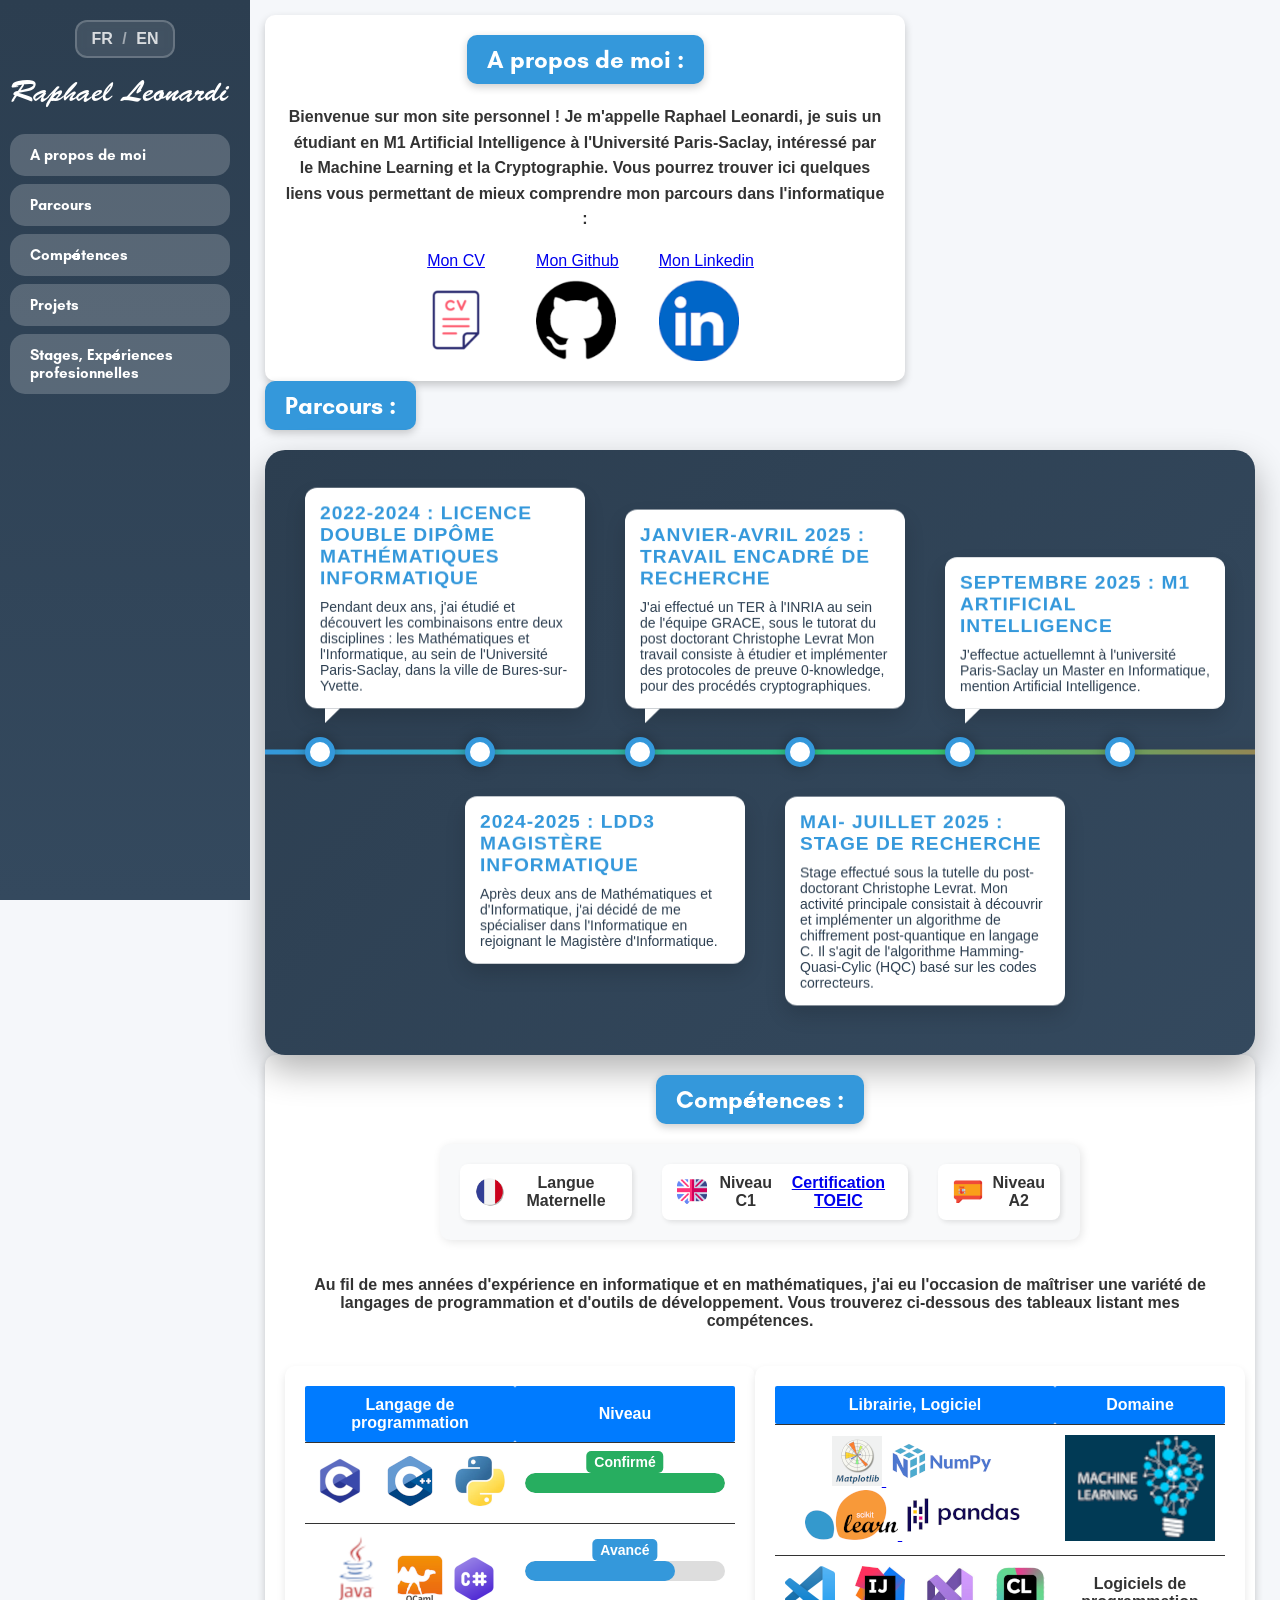
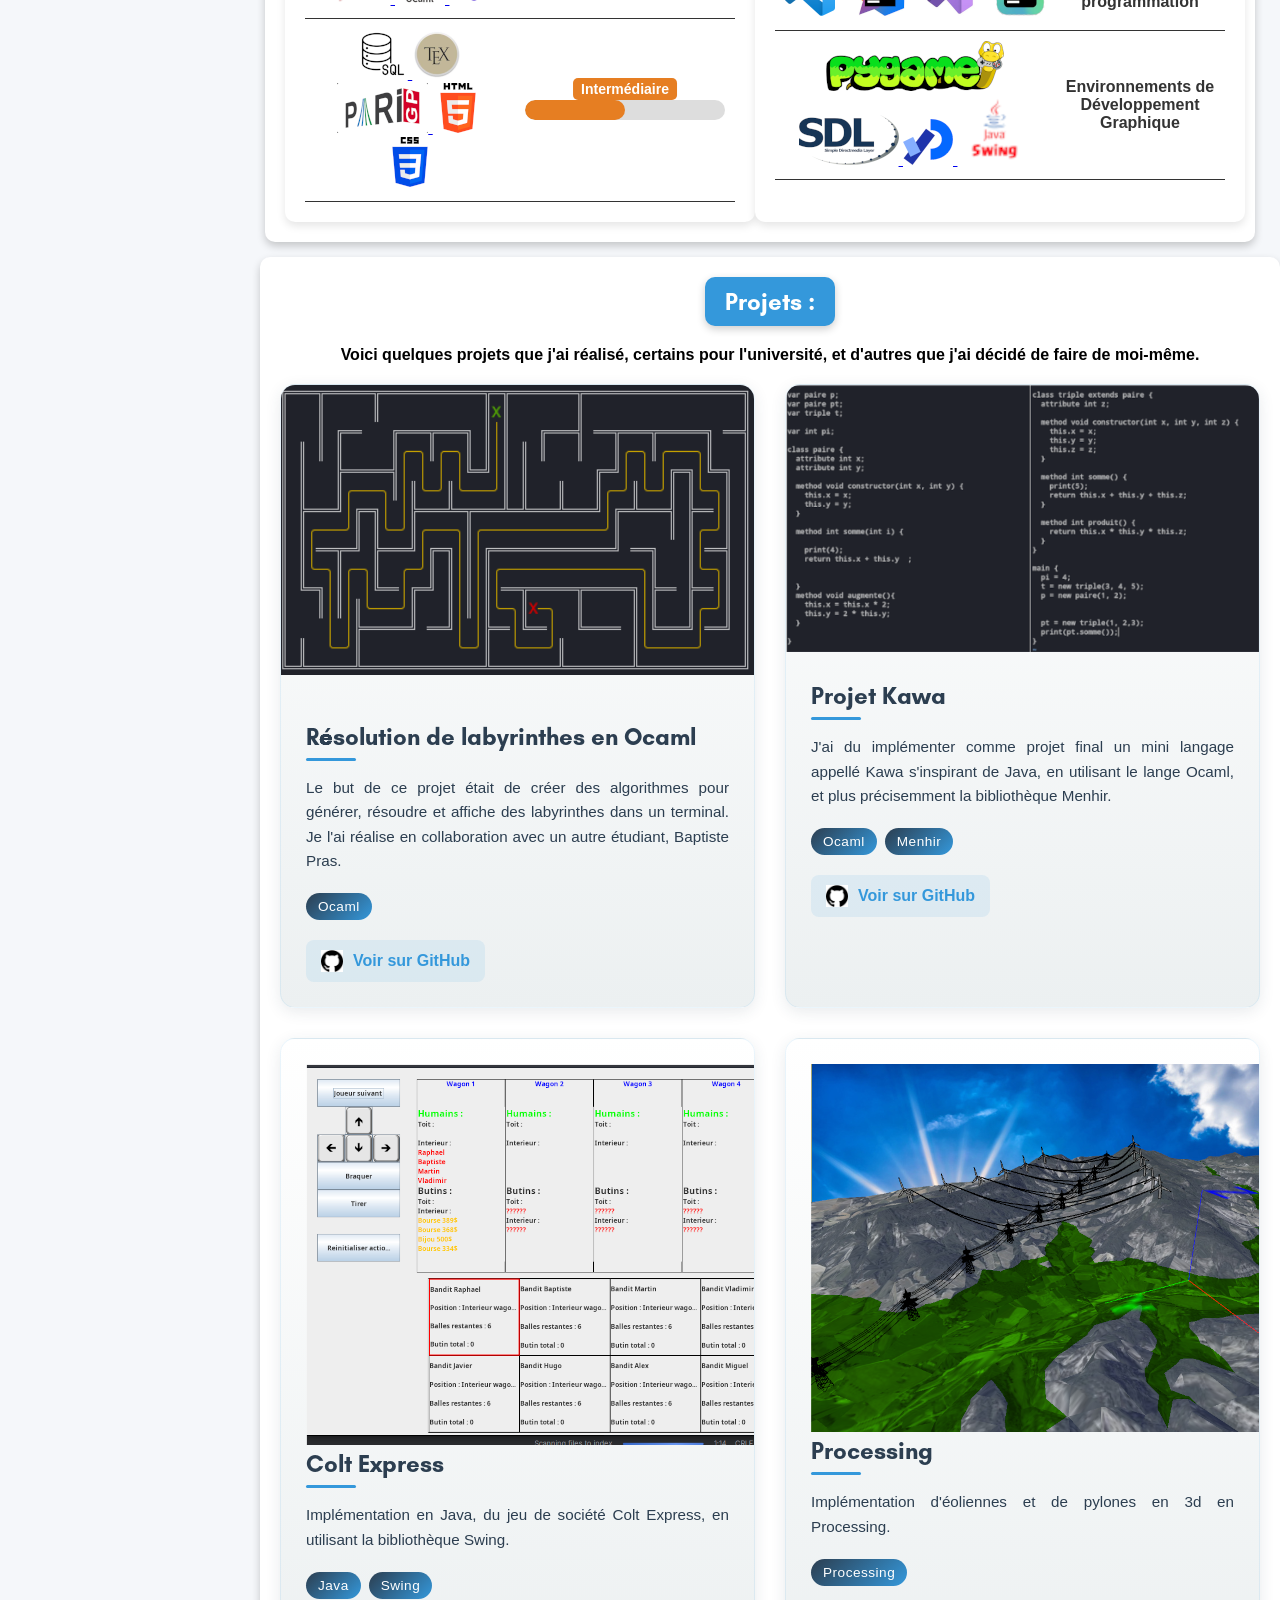
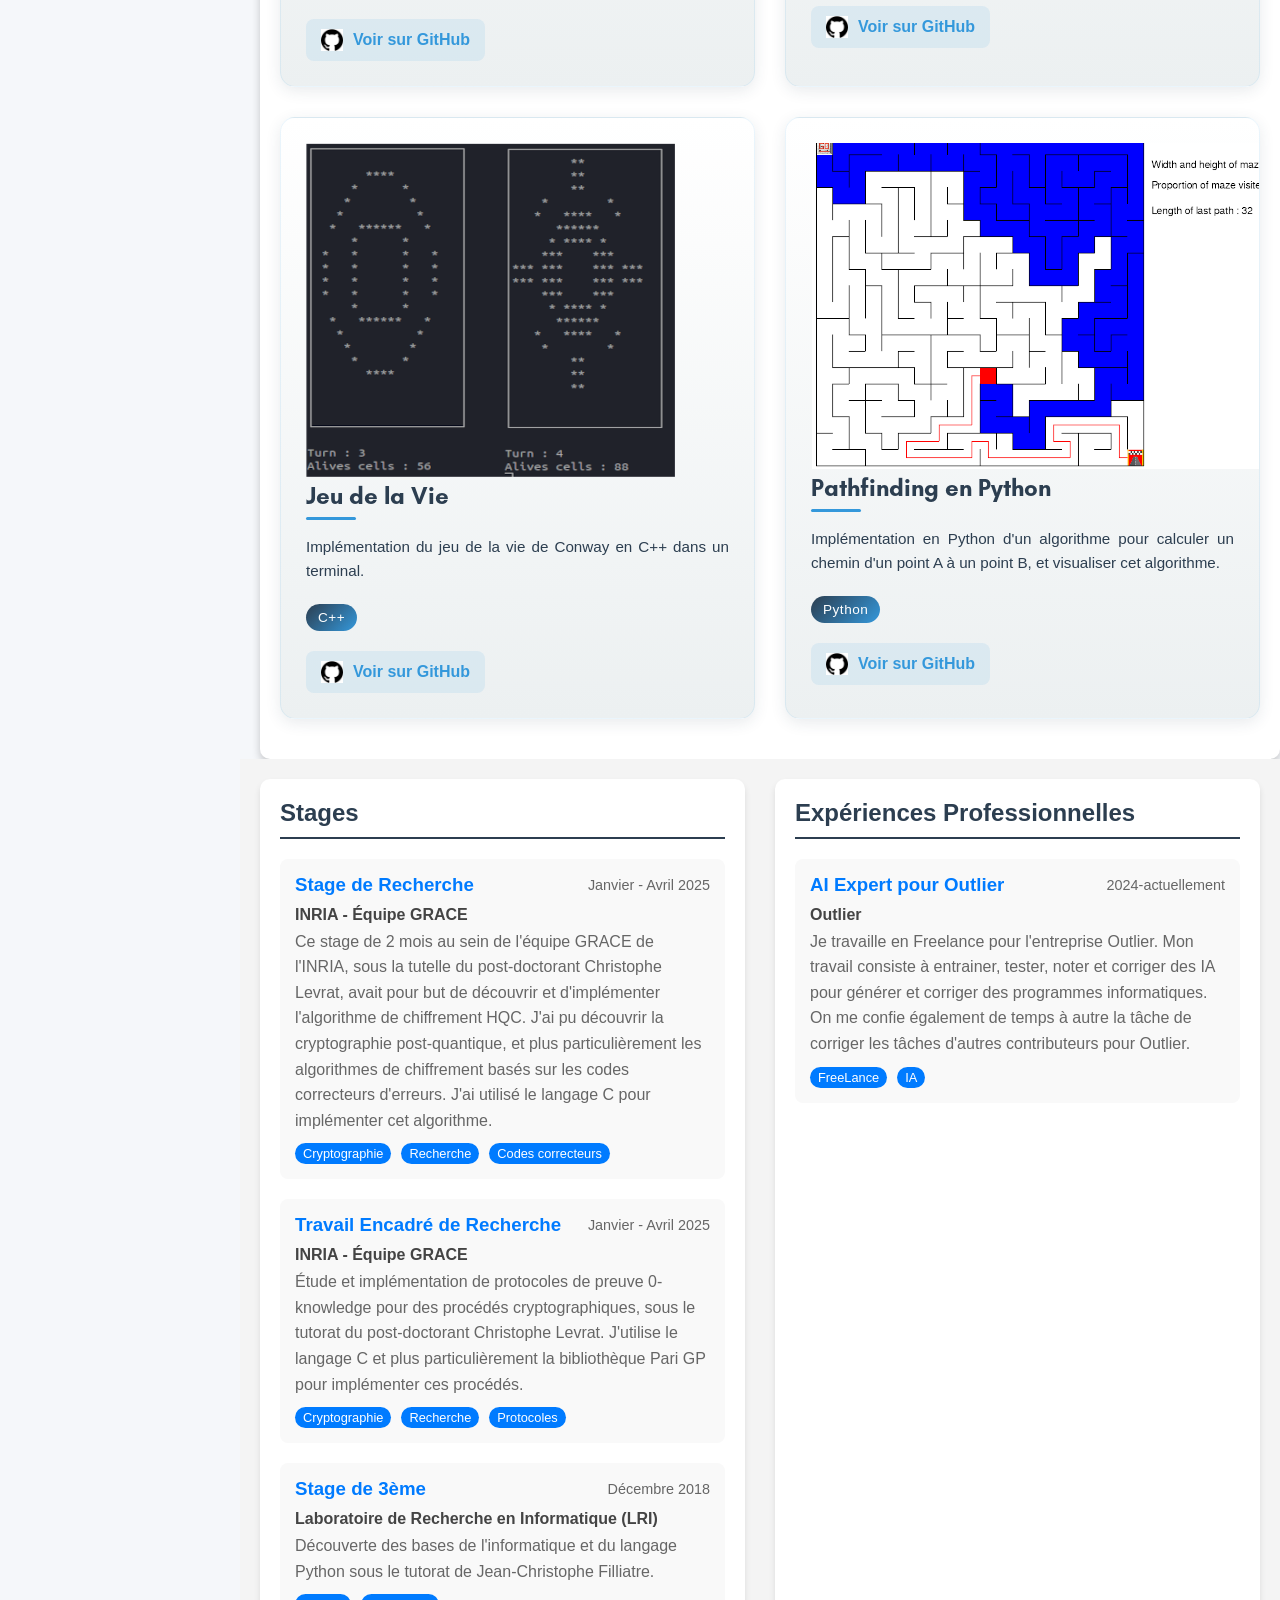
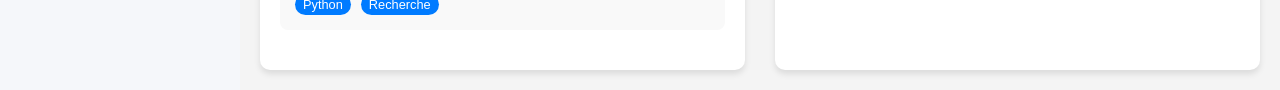
==== index.html @ 09ecd2be "ajout certif TOEIC" ====
<!DOCTYPE html>

<head>
  <meta charset="UTF-8">
  <meta name="viewport" content="width=device-width, initial-scale=1.0">
  
  <link rel="stylesheet" href="style.css">
  <link rel="stylesheet" href="frise.css">
  <link rel="stylesheet" href="project.css">
  <link rel="stylesheet" href="buttonStyle.css">
  <link rel="stylesheet" href="experiences.css">
  <link rel="stylesheet" href="timeLine.css">
  <script defer src="script2.js"> </script>
  <title>Raphael Leonardi</title>
  <div id="google_translate_element" style="display:none;"></div>
  <script type="text/javascript" 
    src="//translate.google.com/translate_a/element.js?cb=googleTranslateElementInit">
  </script>


</head>
<body>
  <h1></h1>
  <p></p>
  <body >
    
    <div class="container">
      <div class="red-band">
      
        
        <button id = "btn-switch" onclick="changeLanguage()" class="language-btn">
            <span class="lang-text">FR</span>
            <span class="lang-divider">/</span>
            <span class="lang-text">EN</span>
        </button>
    
        <div id="nom">Raphael Leonardi</div> 
    
        <ul id="menu">
            <li><a  href="#welcId"><p data-translate>A propos de moi</p></a></li>
            <li><a  href="#edId"><p data-translate>Parcours</p></a></li>
            <li><a  href="#skillsId"><p data-translate>Compétences</p></a></li>
            <li><a   href="#projects"><p data-translate>Projets</p></a></li>
            <li><a href="#expId"> <p data-translate>Stages, Expériences profesionnelles</p></a></li>
        </ul>
      
    </div>
      <div class="content"  >
        
          
        <section id="welcId"  class="animated">
          <h1 class="styled-title" data-translate >A propos de moi :</h1>
          <p class="textNoir"data-translate>Bienvenue sur mon site personnel ! Je m'appelle Raphael Leonardi, je suis un étudiant en M1 Artificial Intelligence à l'Université Paris-Saclay, intéressé par le Machine Learning et la Cryptographie.
            Vous pourrez trouver ici quelques liens vous permettant de mieux comprendre mon parcours dans l'informatique :


          </p>
          
          <div class="icon-container">
              <a id="lienCV" target = "blank" rel="onclick="window.open(this.href, '_blank'); return false;"  href="CVFr.pdf"><section  data-translate>Mon CV</section> <img src="images/cv_icon.png" alt="Miniature du CV" class="cv-thumbnail"></a>
              <a   target = "blank" rel="onclick="window.open(this.href, '_blank'); return false;"  href="https://github.com/Ulysse150" ><section  data-translate>Mon Github</section> <img src="images/github.png" alt="Miniature de GitHub" class="cv-thumbnail"></a>
              <a target = "blank" rel="onclick="window.open(this.href, '_blank'); return false;"  href="https://www.linkedin.com/in/raphael-leonardi-64bb8b347/" > <section data-translate>Mon Linkedin</section> <img src="images/linkedin.png" alt="Miniature de LinkedIn" class="cv-thumbnail"></a>
              
        </div>
      </section>

        <section id = "edId"  class="animated">
            <h1 class="styled-title" data-translate>Parcours : </h1>
              <section class="timeline">
               
                <ol>
               
                  
                  <li>
                    <div >
                      <time  data-translate>2022-2024 : Licence Double Dipôme Mathématiques Informatique</time>
                      <section  data-translate>
                      Pendant deux ans, j'ai étudié et découvert les combinaisons entre deux disciplines : les Mathématiques et l'Informatique, au sein de l'Université 
                      Paris-Saclay, dans la ville de Bures-sur-Yvette.</section>
                      </div>
                  </li>

                  <li>
                    <div ><time data-translate="">2024-2025 : LDD3 Magistère Informatique </time>
                     <section data-translate="">Après deux ans de Mathématiques et d'Informatique, j'ai décidé de me spécialiser dans l'Informatique en
                      rejoignant le Magistère d'Informatique.</section> 
                      </div>
                  </li>


                  <li>
                    <div >
                      <time  data-translate>Janvier-Avril 2025 : Travail Encadré de Recherche </time>
                     <section data-translate>J'ai effectué un TER
                      à l'INRIA au sein de l'équipe GRACE, sous le tutorat du post doctorant Christophe Levrat Mon travail consiste à étudier et implémenter des protocoles de preuve 0-knowledge, pour des procédés cryptographiques.</section>

                      </div>
                  </li>

                  
                   <li>
                    <div >
                      <time  data-translate>Mai- Juillet 2025 : Stage de Recherche </time>
                     <section > Stage effectué sous la tutelle du post-doctorant Christophe Levrat. Mon activité
                      principale consistait à découvrir et implémenter un algorithme de chiffrement post-quantique en langage C.
                       Il s'agit
                      de l'algorithme Hamming-Quasi-Cylic (HQC) basé sur les codes correcteurs.

                     </section>

                      </div>
                  </li>
                  <li>
                    <div >
                      <time  data-translate>Septembre 2025 : M1 Artificial Intelligence </time>
                     <section > J'effectue actuellemnt à l'université Paris-Saclay un Master en Informatique,
                      mention Artificial Intelligence. 


                     </section>

                      </div>
                  </li>


                  <li></li>
                </ol>
              
                </section>
        </section>
        
        <section id = "skillsId" class="boiteBlanche" class="animated" >
            <h1 class="styled-title"  data-translate>Compétences : </h1>
            <section id="langues">
              <div class="lang-item">
                  <img src="images/french.png" alt="French">
                  <span  data-translate>Langue Maternelle</span>
              </div>
              <div class="lang-item">
                  <img src="images/english.png" alt="English">
                  <span  data-translate>Niveau C1</span> <span><a target = "blank" rel="onclick="window.open(this.href, '_blank'); return false;" href="certifTOEIC.pdf">Certification TOEIC</a> </span>
              </div>
              <div class="lang-item">
                  <img src="images/spanish.png" alt="Spanish">
                  <span  data-translate>Niveau A2</span>
              </div>
          </section >
           
     
            <br></br>
            <p class="textNoir"  data-translate>Au fil de mes années d'expérience en informatique et en mathématiques, j'ai eu l'occasion de maîtriser une variété de langages de programmation et d'outils de développement.
               Vous trouverez ci-dessous des tableaux listant mes compétences.
            </p>
            <br></br>
      <section id = "tableaux" >
   

      <div class="competence-table"  >
        <table>
            <tr>
                <th  data-translate>Langage de programmation</th>
                
                <th  data-translate>Niveau</th>
            </tr>
            <tr>
                <td>
                  <div class="langages">
                  <a   target = "blank" rel="onclick="window.open(this.href, '_blank'); return false;"  href="https://fr.wikipedia.org/wiki/C_(langage)">
                    <img src="images/C.png" title="C" class="logo">
                  </a>
                  <a  target = "blank" rel="onclick="window.open(this.href, '_blank'); return false;"  href="https://fr.wikipedia.org/wiki/C%2B%2B">
                    <img src="images/Cpp.png" title="C++" class="logo">
                  </a>
                  <a  target = "blank" rel="onclick="window.open(this.href, '_blank'); return false;"  href="https://fr.wikipedia.org/wiki/Python">
                    <img src="images/python.png" title="Python" class="logo">
                  </a>
                </td>
              </div>
                <style>
                  .langages {
                    display: flex;
                    justify-content: center;
                    gap: 20px;
                  }
                  
                  .logo {
                    
                    border-radius: 5px;
                  }
                  </style>
               
                <td>
                  <div class="skill-container confirmed">
       
                    <div class="level-label">Confirmé</div>
                    <div class="level-bar">
                        <div class="level-fill"></div>
                    </div>
                </div>
                </td>
            </tr>
            <tr>
              <div class="langages">
              <td>
                <a  target = "blank" rel="onclick="window.open(this.href, '_blank'); return false;"  href="https://www.java.com">
                  <img src="images/java.png" title="Java">
                </a>
                <a  target = "blank" rel="onclick="window.open(this.href, '_blank'); return false;"  href="https://ocaml.org">
                  <img src="images/ocaml.png" title="OCaml">
                </a>
                <a  target = "blank" rel="onclick="window.open(this.href, '_blank'); return false;"  href="https://dotnet.microsoft.com/fr-fr/languages/csharp">
                  <img src="images/csharp.png" title="C#">
                </a>
              </td>
            </div>
               

                <td>
                  <div class="skill-container advanced">
        
                    <div class="level-label">Avancé</div>
                    <div class="level-bar">
                        <div class="level-fill"></div>
                    </div>
                </div>
                </td>
            </tr>
            <tr>
              <td>
                <a  target = "blank" rel="onclick="window.open(this.href, '_blank'); return false;"  href="https://www.google.com/url?sa=t&rct=j&q=&esrc=s&source=web&cd=&cad=rja&uact=8&ved=2ahUKEwifj8zwtbuLAxVBVqQEHRPgALwQFnoECA4QAQ&url=https%3A%2F%2Ffr.wikipedia.org%2Fwiki%2FStructured_Query_Language&usg=AOvVaw227ZtEWrpAaS8pUYs9QQ94&opi=89978449">
                  <img src="images/sql.png" title="SQL">
                </a>  
                <a  target = "blank" rel="onclick="window.open(this.href, '_blank'); return false;"  href="https://www.google.com/url?sa=t&rct=j&q=&esrc=s&source=web&cd=&cad=rja&uact=8&ved=2ahUKEwiuqoawtruLAxVfTaQEHbdRLiQQFnoECCcQAQ&url=https%3A%2F%2Ffr.overleaf.com%2F&usg=AOvVaw2M3NvgKySbPyc_OYjRWMT6&opi=89978449">
                  <img src="images/tex.png" title = "LaTeX">
                </a>
                
                <a  target = "blank" rel="onclick="window.open(this.href, '_blank'); return false;"  href="https://www.google.com/url?sa=t&rct=j&q=&esrc=s&source=web&cd=&cad=rja&uact=8&ved=2ahUKEwjfodjotruLAxWDKvsDHZZqAJ0QFnoECAkQAQ&url=https%3A%2F%2Fpari.math.u-bordeaux.fr%2F&usg=AOvVaw04pcgHWY5feF6BbP8-YCuS&opi=89978449">
                  <img src="images/pari.png" title="Pari GP">
                </a>
               
                <a  target = "blank" rel="onclick="window.open(this.href, '_blank'); return false;"  href="https://www.google.com/url?sa=t&rct=j&q=&esrc=s&source=web&cd=&cad=rja&uact=8&ved=2ahUKEwjRp4yDt7uLAxW3AfsDHbPqLFQQFnoECAgQAQ&url=https%3A%2F%2Ffr.wikipedia.org%2Fwiki%2FHTML5&usg=AOvVaw20sd9_NDNoxvZ-w2T3gRDO&opi=89978449">
                  <img src="images/html.png" title="HTML"> 
                </a>
               
                <a  target = "blank" rel="onclick="window.open(this.href, '_blank'); return false;"  href="https://www.google.com/url?sa=t&rct=j&q=&esrc=s&source=web&cd=&cad=rja&uact=8&ved=2ahUKEwjxzL2Wt7uLAxU-T6QEHYiTAGIQFnoECAgQAQ&url=https%3A%2F%2Ffr.wikipedia.org%2Fwiki%2FFeuilles_de_style_en_cascade&usg=AOvVaw0gw6TF0hg_mYdZHPNYQpfl&opi=89978449">
                  <img src="images/css.png" title="CSS">
                </a>
                
              </td>
                
                <td>
                  <div class="skill-container intermediate">
        
                    <div class="level-label">Intermédiaire</div>
                    <div class="level-bar">
                        <div class="level-fill"></div>
                    </div>
                </div>
                </td>
            </tr>
            
        </table>
    </div>
    <div class="competence-table">
      <table>
          <tr>
              <th data-translate>Librairie, Logiciel</th>
              <th  data-translate> Domaine</th>
             
          </tr>

          <tr>
            <td>
                
                <a  target = "blank" rel="onclick="window.open(this.href, '_blank'); return false;"  href="https://matplotlib.org">
                  <img src = "images/malplotlib.png" title="MatplotLib">
                </a>

                <a   target = "blank" rel="onclick="window.open(this.href, '_blank'); return false;"  href="https://numpy.org">
                  <img src = "images/numpy.png" title="Numpy">
                </a>

                <a  target = "blank" rel="onclick="window.open(this.href, '_blank'); return false;"  href="https://scikit-learn.org/stable/">
                  <img src = "images/sklearn.png" title="Scikit-learn">
                </a>

                <a  target = "blank" rel="onclick="window.open(this.href, '_blank'); return false;"  href="https://pandas.pydata.org">
                  <img src = "images/pandas.png" title="Pandas">
                </a>
                
            
            </td>
            <td>
              <a  target = "blank" rel="onclick="window.open(this.href, '_blank'); return false;"  href = https://fr.wikipedia.org/wiki/Apprentissage_automatique>
              <img src = "images/machineLearning.png" title="Machine Learning"></a></td>
          </tr>

          <tr>
            <td>
              <div class="langages">
              <a  target = "blank" rel="onclick="window.open(this.href, '_blank'); return false;"  href= "https://code.visualstudio.com">
                <img src="images/vscode.png"  title="Visual Studio Code "> 
              </a>
              <a target = "blank" rel="onclick="window.open(this.href, '_blank'); return false;"  href="https://www.jetbrains.com/idea/">
                <img src="images/idea.png" title="Intellij Idea">
              </a>
                
              <a  target = "blank" rel="onclick="window.open(this.href, '_blank'); return false;"  href = "https://visualstudio.microsoft.com/fr/">
                <img src="images/visual.png" title="Visual Studio">
              </a>
                <a  target = "blank" rel="onclick="window.open(this.href, '_blank'); return false;"  href="https://www.googleadservices.com/pagead/aclk?sa=L&ai=DChcSEwjQ1I-Ts7uLAxXvgHwGHWsSEZgYABAAGgJ3cw&ae=2&co=1&gclid=CjwKCAiAh6y9BhBREiwApBLHC6Esf34y0Ohea8gykevaZ2bFS4sYP0lNYFwmOY-Ck83ozEIZ-yuAPhoCnwUQAvD_BwE&ohost=www.google.com&cid=CAESVuD2Qi1nxk1mvibIJF4WqiD8_W1Y7cyZFWezX8LHVKDa82_S85fB3O9HvSR0aG_jf8qrt5E0i2eL0LwwYkU2sQUuCOKibxP0MPPQkB0LHca2A7CLJ2KK&sig=AOD64_1PMbYesEq-ticzITRjaxo-8By2JQ&q&adurl&ved=2ahUKEwiqzoqTs7uLAxXGKvsDHTGsM64Q0Qx6BAgIEAE">
                  <img src="images/clion.png" title="Clion">
                </a>
              </div>
            </td>
            <td data-translate>Logiciels de programmation</td>
          </tr>

          <tr>
            <td>
              
                <a  target = "blank" rel="onclick="window.open(this.href, '_blank'); return false;"  href="https://www.pygame.org/docs/">
                  <img src="images/pygame.png" title="Pygame">
                </a>
                <a  target = "blank" rel="onclick="window.open(this.href, '_blank'); return false;"  href="https://www.libsdl.org">
                  <img src="images/sdl.png" title="SDL">
                </a>
                <a  target = "blank" rel="onclick="window.open(this.href, '_blank'); return false;"  href="https://processing.org">
                  <img src="images/processing.png" title="Processing">
                </a>
                <a  target = "blank" rel="onclick="window.open(this.href, '_blank'); return false;"  href="https://docs.oracle.com/javase/8/docs/api///?javax/swing/package-summary.html">
                  <img src="images/swing.png" title="Swing">
                </a>
              

            </td>
            <td  data-translate>Environnements de Développement Graphique</td>
          </tr>

          <!--
          <tr>  
            <td><p>Algèbre Linéaire</p>  <p>Calculus</p> <p>Statistiques</p> 
              <p>Structures Algébriques</p></td>
            <td><img src="images/maths.png" alt=""></td>
          </tr>
          <tr>
            <td> 
               <p>Programmation Fonctionnelle</p>
               <p>Programmation Orientée Objet</p>
               <p>Programmation Impérative </p>
               <p>Programmation Dynamqiue</p> 
            </td>
            <td>Paradigme de programmation</td>
          </tr>-->

        
      </table>
  </div>
  </section>
</section>
      </div>
    </div>
  <section id = "projects" class="boiteBlanche" class="animated">
    <div class = "Introduction">
      <h1 class="styled-title"  data-translate>Projets : </h1>
     <p class="textNoir"  data-translate> Voici quelques projets que j'ai réalisé, certains pour l'université, et d'autres que j'ai décidé de faire de moi-même.
    </p>

    </div>
   
    <div class="projects-container">
      <!-- Exemple de projet -->
      <div class="project-card">
          <div class="project-image">
              <img src="images/maze.png" ><img>
          </div>
          <div class="project-content">
              <h3 class="project-title"  data-translate>Résolution de labyrinthes en Ocaml</h3>
              <p class="project-description"  data-translate>Le but de ce projet était de créer des algorithmes pour générer, résoudre et affiche des labyrinthes dans un terminal. Je l'ai réalise en collaboration avec un autre étudiant, Baptiste Pras.</p>
              <div class="project-technologies">
                  <span class="tech-tag"  data-translate>Ocaml</span>
                 
              </div>
              <a href="https://github.com/Ulysse150/mazesOcaml.git" target="_blank" class="github-link">
                  <img src="images/github.png" alt="GitHub" class="github-icon">
                  <p  data-translate>Voir sur GitHub</p>
              </a>
          </div>
      </div>
      <div class="project-card">
        <div class="project-image">
            <img src="images/kawa.png"Nom du projet">
        </div>
        <div class="project-content">
            <h3 class="project-title"  data-translate>Projet Kawa</h3>
            <p class="project-description"  data-translate>J'ai du implémenter comme projet final un mini langage appellé Kawa s'inspirant de Java, en utilisant le lange Ocaml, et plus précisemment la bibliothèque Menhir.</p>
            <div class="project-technologies">
                <span class="tech-tag" data-translate>Ocaml</span>
                <span class="tech-tag"  data-translate>Menhir</span>
            </div>
            <a href="https://github.com/Ulysse150/projetCompil.git" target="_blank" class="github-link">
                <img src="images/github.png" alt="GitHub" class="github-icon">
                <p  data-translate>Voir sur GitHub</p>            
            </a>
        </div>
    </div>
      <div class="project-card">
          <div class="project-image">
             
          </div>
          <div class="project-content">
              
              <img src = "images/colt.png"> 
              <h3 class="project-title"  data-translate>Colt Express</h3>
              <p class="project-description"  data-translate>Implémentation en Java, du jeu de société Colt Express, en utilisant la bibliothèque Swing. </p>
              <div class="project-technologies">
                  <span class="tech-tag"  data-translate>Java</span>
                  <span class="tech-tag"  data-translate>Swing</span>
              </div>
              <a href="https://github.com/Ulysse150/Colt.git" target="_blank" class="github-link">
                  <img src="images/github.png" alt="GitHub" class="github-icon">
                  <p  data-translate>Voir sur GitHub</p>                     </a>
          </div>
      </div>
      <div class="project-card">
         
          <div class="project-content">
              
              <img src="images/process.png">
              <h3 class="project-title"  data-translate>Processing</h3>
              <p class="project-description"  data-translate>Implémentation d'éoliennes et de pylones en 3d en Processing.</p>
              <div class="project-technologies">
                  <span class="tech-tag"  data-translate>Processing</span>
                 
              </div>
              <a href="https://github.com/Ulysse150/turbines.git" target="_blank" class="github-link">
                  <img src="images/github.png" alt="GitHub" class="github-icon">
                  <section  data-translate>Voir sur GitHub</section>
              </a>
          </div>
      </div>

      
      <div class="project-card">
         
        <div class="project-content">
            
            <img src="images/conway.png">
            <h3 class="project-title"  data-translate>Jeu de la Vie</h3>
            <p class="project-description"  data-translate>Implémentation du jeu de la vie de Conway en C++ dans un terminal.</p>
            <div class="project-technologies">
                <span class="tech-tag" data-translate>C++</span>
               
            </div>
            <a href="https://github.com/Ulysse150/gameOfLife.git" target="_blank" class="github-link">
                <img src="images/github.png" alt="GitHub" class="github-icon">
                <p  data-translate>Voir sur GitHub</p>
            </a>
        </div>
    </div>
    <div class="project-card">
         
      <div class="project-content">
          
          <img src="images/path.png">
          <h3 class="project-title"  data-translate>Pathfinding en Python</h3>
          <p class="project-description"  data-translate>Implémentation en Python d'un algorithme pour calculer un chemin d'un point A à un point B, et visualiser cet algorithme.</p>
          <div class="project-technologies" >
              <span class="tech-tag"  data-translate>Python</span>
             
          </div>
          <a href="https://github.com/Ulysse150/pathfinding.git" target="_blank" class="github-link">
              <img src="images/github.png" alt="GitHub" class="github-icon">
              <p data-translate>Voir sur GitHub</p>
          </a>
      </div>
  </div>

    
  </div>

  </section>


  <section id = "expId" class="experiences-container">
    <div class="experiences-column stages">
        <h2 data-translate>Stages</h2>

        
        <div class="experience-card">
          <div class="experience-header">
              <h3 data-translate >Stage de Recherche</h3>
              <span data-translate class="experience-date" >Janvier - Avril 2025</span>
          </div>
          <div class="experience-details">
              <p data-translate class="experience-company" >INRIA - Équipe GRACE</p>
              <p  data-translate class="experience-description">
                Ce stage de 2 mois au sein de l'équipe GRACE de l'INRIA, sous la tutelle du post-doctorant Christophe Levrat,
                avait pour but de découvrir et d'implémenter l'algorithme de chiffrement HQC. 
                J'ai pu découvrir la cryptographie post-quantique, et plus particulièrement les algorithmes de chiffrement basés sur les codes correcteurs d'erreurs.
                J'ai utilisé le langage C pour implémenter cet algorithme.
              </p>
              <div class="experience-skills">
                  <span data-translate class="skill-tag" >Cryptographie</span>
                  <span data-translate class="skill-tag">Recherche</span>
                  <span data-translate class="skill-tag">Codes correcteurs</span>
              </div>
          </div>
      </div>






        <div class="experience-card">
            <div class="experience-header">
                <h3 data-translate>Travail Encadré de Recherche</h3>
                <span class="experience-date" data-translate>Janvier - Avril 2025</span>
            </div>
            <div class="experience-details">
                <p class="experience-company" data-translate>INRIA - Équipe GRACE</p>
                <p  data-translate class="experience-description">
                    Étude et implémentation de protocoles de preuve 0-knowledge pour des procédés cryptographiques, sous le tutorat du post-doctorant Christophe Levrat.
                    J'utilise le langage C et plus particulièrement la bibliothèque Pari GP pour implémenter ces procédés.
                </p>
                <div class="experience-skills">
                    <span class="skill-tag" data-translate>Cryptographie</span>
                    <span class="skill-tag" data-translate>Recherche</span>
                    <span class="skill-tag" data-translate>Protocoles</span>
                </div>
            </div>
        </div>
        
        <div class="experience-card">
            <div class="experience-header">
                <h3 data-translate>Stage de 3ème</h3>
                <span class="experience-date" data-translate>Décembre 2018</span>
            </div>
            <div class="experience-details">
                <p class="experience-company"data-translate >Laboratoire de Recherche en Informatique (LRI)</p>
                <p class="experience-description" data-translate>
                    Découverte des bases de l'informatique et du langage Python sous le tutorat de Jean-Christophe Filliatre.
                </p>
                <div class="experience-skills">
                    <span class="skill-tag" data-translate>Python</span>
                    <span class="skill-tag" data-translate>Recherche</span>
                </div>
            </div>
        </div>
    </div>

    <div class="experiences-column pro">
        <h2 data-translate>Expériences Professionnelles</h2>
        <div class="experience-card">
            <div class="experience-header">
                <h3 data-translate>AI Expert pour Outlier</h3>
                <span class="experience-date" data-translate>2024-actuellement</span>
            </div>
            <div class="experience-details">
                <p  data-translate class="experience-company">Outlier</p>
                <p  data-translate class="experience-description">
                    Je travaille en Freelance pour l'entreprise Outlier. Mon travail consiste à entrainer, tester, noter et corriger des IA pour générer et corriger des programmes informatiques.
                    On me confie également de temps à autre la tâche de corriger les tâches d'autres contributeurs pour Outlier.
                </p>
                <div class="experience-skills">
                    <span data-translate class="skill-tag">FreeLance</span>
                   
                    <span data-translate class="skill-tag">IA</span>
                </div>
            </div>
        </div>
    </div>
</section>
  </body>
</html>
---- style.css ----
* {
    margin: 0;
    padding: 0;
    
  }
  @font-face {
    font-family: "Glacial";
    src: url("fonts/GlacialIndifference-Bold.otf");
  }
  
  @font-face {
    font-family: "BrushScript";
    src: url("fonts/BrushScriptStd.otf");
  }
  
  body {
    font-family: Ubuntu, sans-serif;
    background-color: var(--background-main);
                   
  }
  
  #nom{
    font-family:"BrushScript";
    color: white;
    font-size: 30px;
    margin-left: 10px ;
  }
  
  @import url('https://fonts.googleapis.com/css2?family=Poppins:wght@400;700&display=swap');
  
  :root {
    --primary-color: #2C3E50; /* Bleu foncé professionnel */
    --secondary-color: #3498DB; /* Bleu clair */
    --accent-color: #E74C3C; /* Rouge corail pour les accents */
    --text-color: #2C3E50; /* Couleur principale du texte */
    --background-light: #ECF0F1; /* Fond clair */
    --background-main: #F5F7FA; /* Couleur de fond principale */
  
  }
  .styled-title {
   
    font-size: var(--title-size);
    text-decoration: wavy;
    font-weight: bold;
    text-align: center;
    border-radius: var(--title-border-radius);
    color: white;
    display: inline-block;
    padding: var(--title-padding);
    background: var(--primary-color);
    padding-top: 10px;
    padding-bottom: 10px;
    font-family: "Glacial";
    box-shadow: 0px 3px 8px rgba(0, 0, 0, 0.2);
    position: relative;
  }
  
  
 
  
  
  .container {
    display: flex;
    min-height: 100vh; /* Hauteur de l'écran entier */
    margin-left: 10px; /* Ajouter cette marge pour que les containers soient à droite de la barre rouge */
    
  
  }
  .red-band {
    position: fixed;
    top: 0;
    left: 0;
    background: linear-gradient(180deg, #2C3E50 0%, #34495E 100%);/* Dégradé de rouge foncé à rouge bordeaux */
    width: 250px;
    height: 100vh;
    z-index: 1000;
  }
  
  
  
  .content {
    margin-left: 240px; /* Espace pour laisser de la place à la barre rouge */
    padding: 15px;
    width: calc(100% - 280px);
    
   
  }
  
  .skill-container {
    width: 200px;
    margin: 20px auto;
    position: relative;
  }
  .skill-label {
    font-weight: bold;
    margin-bottom: 5px;
  }
  .level-label {
    position: absolute;
    top: -22px;
    left: 50%;
    transform: translateX(-50%);
    color: white;
    font-size: 14px;
    padding: 3px 8px;
    border-radius: 5px;
    font-weight: bold;
  }
  .level-bar {
    width: 100%;
    height: 20px;
    background-color: #ddd;
    border-radius: 10px;
    overflow: hidden;
    position: relative;
  }
  .level-fill {
    height: 100%;
    border-radius: 10px;
  }
  /* Couleurs des niveaux */
  .intermediate .level-fill { width: 50%; background-color: orange; }
  .intermediate .level-label { background-color: orange; }
  
  .advanced .level-fill { width: 75%; background-color: blue; }
  .advanced .level-label { background-color: blue; }
  
  .confirmed .level-fill { width: 100%; background-color: green; }
  .confirmed .level-label { background-color: green; }
  #welcId{
    background: white;
    padding: 20px;
    border-radius: 10px;
    box-shadow: 0 4px 8px rgba(0, 0, 0, 0.2);
    max-width: 600px;
    text-align: center;
  }
  
  .styled-title {
    background-color: #3498DB;
    color: white;
    display: inline-block;
    padding: 10px 20px;
    border-radius: 10px;
    font-size: 24px;
    margin-bottom: 20px;
  }
  
  #welcId p {
    font-size: 16px;
    color: #333;
    line-height: 1.6;
  }
  
  .icon-container {
    display: flex;
    justify-content: center;
    gap: 40px;
    margin-top: 20px;
  }
  

  
  .icon-container a p{
    text-decoration: none;
    color:  #66cc66;
    font-size: 18px;
    text-align: center;
    display: flex;
    flex-direction: column;
    align-items: center;
    font-weight: bold;
  }
  
  .icon-container a:hover{
    text-decoration: underline;
  }
  
  .cv-thumbnail {
    display: block;
    margin-top: 10px;
    width: 80px;
    height: auto;
  }
  
  
  
  .boiteBlanche{
  
    background: white;
    padding: 20px;
    border-radius: 10px;
    box-shadow: 0 4px 8px rgba(0, 0, 0, 0.2);
    max-width: 1000px;
    text-align: center;
   
  
  }
  
  
  
  #tableaux{
    display: flex;
    justify-content: space-between; /* Changez selon vos besoins */
  }
  
  h1 {
    color: #333;
    font-size: 2em;
  }

  
  
  #menu {
    list-style: none;
    margin-top: 20px;
    padding: 0;
  }
  html {
    scroll-behavior: smooth;
  }
  
  #titres {
    font-family: "Poppins", sans-serif;
    font-size: 2.5rem;
    font-weight: bold;
    color: #4A90E2; /* Bleu élégant */
    text-align: center;
    text-transform: uppercase;
    letter-spacing: 2px;
    background: linear-gradient(45deg, #4A90E2, #A3D5FF);
    
    -webkit-text-fill-color: transparent;
    padding: 10px;
  }
  
  
  #menu a{
    text-decoration:solid;
    color: white;
    font-family: "Glacial";
    margin-top: 8px;
    margin-left: 10px;
    margin-right: 20px;
    padding: 18px 0;
    color: white;
    font-size: 15px;
    display: block;
    background-color: rgba(255, 255, 255, 0.2);
    padding: 12px 20px;
    border-radius: 15px;
    box-shadow: none;
    /*ont-size: 18px;*/
    overflow: hidden;
  }
  
  
  #menu a:hover {
    transition: transform 1.5s ease;
    cursor: pointer;
    color: #3498DB;
  
  }
  
  #cvLink a{
    color: #8BC34A;
  }

 
  #menu li:hover {
    transition: transform 1.5s ease;
    transform: translateX(15px);
    
    /*box-shadow: 1px 1px  lightblue;*/
    text-decoration: underline #3498DB;
    color: #3498DB;
    cursor: pointer;
  }
  
  @keyframes fadeIn {
    from { opacity: 0; transform: translateY(-20px); }
    to { opacity: 1; transform: translateY(0); }
  }
  
  .competence-table {
    width: 50%;
    background: white;
    border-radius: 10px;
    box-shadow: 0 4px 8px rgba(0, 0, 0, 0.1);
    padding: 20px;
    text-align: center;
    box-shadow: #1572B6;
  }
  table {
    width: 100%;
    border-collapse: collapse;
    border-color: #333;
    border-radius: 4px;
    font-size: 16px;
    font-weight: bold;
    color: #333;
  
  }
  th, td {
    padding: 10px;
    border-bottom: 1px solid #ddd;
    
    border-radius: 2px;
    border-color: #333;
  }
  
  td p{
    color: #333;
    font-size: medium;
  }
  #langues {
    display: flex;
    justify-content: center;
    align-items: center;
    gap: 30px;
    padding: 20px;
    background-color: #f8f9fa;
    border-radius: 10px;
    box-shadow: 2px 2px 10px rgba(0, 0, 0, 0.1);
    max-width: 600px;
    margin: auto;
  }
  
  .lang-item {
    display: flex;
    align-items: center;
    gap: 10px;
    font-family: Arial, sans-serif;
    font-size: 16px;
    font-weight: bold;
    color: #333;
    background: white;
    padding: 10px 15px;
    border-radius: 8px;
    box-shadow: 2px 2px 5px rgba(0, 0, 0, 0.1);
  }
  
  .textNoir{
    font-size: 16px;
    font-weight: bold;
    color: #333;
  }
  
  #langues img {
    width: 30px;
    height: 30px;
    object-fit: contain;
  }
  th {
    background-color: #007bff;
    color: white;
  }
  
  .progress-bar {
    width: 100px;
    background-color: #ddd;
    border-radius: 10px;
    overflow: hidden;
    position: relative;
    height: 15px;
    box-shadow: inset 0 0 5px rgba(0, 0, 0, 0.2);
  }
  .progress {
    height: 100%;
    border-radius: 10px;
    position: relative;
    transition: width 1s ease-in-out;
  }
  .progress::after {
    content: '';
    position: absolute;
    top: 0;
    left: 0;
    width: 100%;
    height: 100%;
    background: rgba(255, 255, 255, 0.2);
    opacity: 0.5;
  }
  /*
  .animated{
    opacity: 0;
    filter: blur(5px);
    transform: translateX(-100%);
    transition: all 1s;
  }
  
  .show{
    opacity: 1;
    filter: blur(0);
    transform: translateX(0);
  }*/
  
  .intermediate .level-fill { 
    width: 50%; 
    background-color: #E67E22; 
  }
  .intermediate .level-label { 
    background-color: #E67E22; 
  }
  
  .advanced .level-fill { 
    width: 75%; 
    background-color: #3498DB; 
  }
  .advanced .level-label { 
    background-color: #3498DB; 
  }
  
  .confirmed .level-fill { 
    width: 100%; 
    background-color: #27AE60; 
  }
  .confirmed .level-label { 
    background-color: #27AE60; 
  }

  .Menu p{
    color: white;
  }
---- project.css ----
/* Section Projets */
#projectsId {
    background: var(--background-sections);
    border-radius: 15px;
    padding: 30px;
    margin: 20px 0;
    box-shadow: 0 4px 12px var(--shadow-color);
}

.projects-container {
    display: grid;
    grid-template-columns: repeat(2, 1fr);
    gap: 30px;
    padding: 20px 0;
}

.project-card {
    background: linear-gradient(to bottom, #ffffff, var(--background-light));
    border-radius: 15px;
    overflow: hidden;
    box-shadow: 0 4px 15px rgba(44, 62, 80, 0.1);
    transition: all 0.3s ease;
    text-align: justify;
    border: 1px solid rgba(52, 152, 219, 0.1);
}

.project-card:hover {
    transform: translateY(-5px);
    box-shadow: 0 8px 25px rgba(44, 62, 80, 0.15);
    border-color: var(--secondary-color);
}

.project-image {
    width: 100%;
  
    overflow: hidden;
    position: relative;
}

.project-image::after {
    content: '';
    position: absolute;
    bottom: 0;
    left: 0;
    width: 100%;
   
    /*background: linear-gradient(to top, rgba(44, 62, 80, 0.4), transparent);
    */
    }
#projects{
    margin-left: 260px; 
}
.project-image img {
    width: 100%;
    height: 80%;
    object-fit: cover;
    transition: transform 0.5s ease;
}

.project-card:hover .project-image img {
    transform: scale(1.05);
}

.project-content {
    padding: 25px;
}

.project-title {
    color: var(--primary-color);
    font-size: 1.5em;
    margin-bottom: 15px;
    font-family: "Glacial", sans-serif;
    position: relative;
    padding-bottom: 10px;
}

.project-title::after {
    content: '';
    position: absolute;
    bottom: 0;
    left: 0;
    width: 50px;
    height: 3px;
    background: var(--secondary-color);
    border-radius: 2px;
}

.project-description {
    color: var(--text-color);
    font-size: 0.95em;
    line-height: 1.6;
    margin-bottom: 20px;
}

.project-technologies {
    display: flex;
    flex-wrap: wrap;
    gap: 8px;
    margin-bottom: 20px;
}

.tech-tag {
    background: linear-gradient(135deg, var(--primary-color), var(--secondary-color));
    color: white;
    padding: 6px 12px;
    border-radius: 20px;
    font-size: 0.85em;
    font-weight: 500;
    letter-spacing: 0.5px;
    transition: transform 0.2s ease;
}

.tech-tag:hover {
    transform: scale(1.05);
}

.github-link {
    display: flex;
    align-items: center;
    gap: 10px;
    color: var(--secondary-color);
    text-decoration: none;
    font-weight: bold;
    padding: 10px 15px;
    border-radius: 8px;
    background: rgba(52, 152, 219, 0.1);
    transition: all 0.3s ease;
    width: fit-content;
}

.github-link:hover {
    background: var(--secondary-color);
    color: white;
    transform: translateX(5px);
}

.github-icon {
    width: 22px;
    height: 22px;
    transition: transform 0.3s ease;
}

.github-link:hover .github-icon {
    transform: rotate(360deg);
}

/* Animation d'apparition */
.project-card {
    opacity: 0;
    transform: translateY(20px);
    animation: fadeInUp 0.6s ease forwards;
}

@keyframes fadeInUp {
    to {
        opacity: 1;
        transform: translateY(0);
    }
}

/* Délai d'animation pour chaque carte */
.project-card:nth-child(1) { animation-delay: 0.1s; }
.project-card:nth-child(2) { animation-delay: 0.2s; }
.project-card:nth-child(3) { animation-delay: 0.3s; }
.project-card:nth-child(4) { animation-delay: 0.4s; }

/* Media Queries */
@media (max-width: 768px) {
    .projects-container {
        grid-template-columns: 1fr;
        padding: 10px;
    }
    
    .project-card {
        max-width: 100%;
    }
    
    .project-content {
        padding: 20px;
    }
}


.Introduction{
       /* Active le modèle flex */
    flex-direction: column; /* Dispose les éléments en colonne */
    display: inline-block;
}

.Introduction p{
    color: black;
}
---- buttonStyle.css ----
.language-btn {
    position: relative;  /* Changé de absolute à relative */
    display: block;      /* Ajouté pour un meilleur contrôle du flux */
    margin: 20px auto;   /* Centrage horizontal avec marges automatiques */
    width: fit-content;  /* Largeur adaptée au contenu */
    background: rgba(255, 255, 255, 0.1);
    border: 2px solid rgba(255, 255, 255, 0.2);
    border-radius: 12px;
    padding: 8px 15px;
    cursor: pointer;
    transition: all 0.3s ease;
    font-family: 'Arial', sans-serif;
    font-weight: 600;
    font-size: 16px;
    color: #ffffff;
    backdrop-filter: blur(5px);
}

.language-btn:hover {
    background: rgba(255, 255, 255, 0.2);
    border-color: rgba(255, 255, 255, 0.3);
    transform: translateY(-2px);
    box-shadow: 0 5px 15px rgba(0, 0, 0, 0.2);
}

.language-btn:active {
    transform: translateY(0);
}

.lang-text {
    display: inline-block;
    transition: all 0.3s ease;
    opacity: 0.8;
}

.lang-divider {
    margin: 0 5px;
    color: rgba(255, 255, 255, 0.5);
}

.language-btn:hover .lang-text:first-child {
    color: #3498db;
    opacity: 1;
    transform: scale(1.1);
}

.language-btn:hover .lang-text:last-child {
    color: #e74c3c;
    opacity: 1;
    transform: scale(1.1);
}

@keyframes bounce {
    0%, 100% { transform: scale(1); }
    50% { transform: scale(1.2); }
}

.language-btn:active .lang-text {
    animation: bounce 0.3s ease;
}
---- experiences.css ----
.experiences-container {
    display: flex;
    gap: 30px;
    padding: 20px;
    background-color: #f4f4f4;
    margin-left: 240px; /* Décalage de 240 pixels */
}
.experiences-column {
    flex: 1;
    background-color: white;
    border-radius: 10px;
    padding: 20px;
    box-shadow: 0 4px 6px rgba(0,0,0,0.1);
}

.experiences-column h2 {
    border-bottom: 2px solid #007bff;
    padding-bottom: 10px;
    margin-bottom: 20px;
    color: #333;
}

.experience-card {
    background-color: #f9f9f9;
    border-radius: 8px;
    padding: 15px;
    margin-bottom: 20px;
    transition: transform 0.3s ease;
}

.experience-card:hover {
    transform: scale(1.02);
}

.experience-header {
    display: flex;
    justify-content: space-between;
    align-items: center;
    margin-bottom: 10px;
}

.experience-header h3 {
    margin: 0;
    color: #007bff;
}

.experience-date {
    color: #666;
    font-size: 0.9em;
}

.experience-details {
    margin-top: 10px;
}

.experience-company {
    font-weight: bold;
    color: #444;
    margin-bottom: 5px;
}

.experience-description {
    color: #666;
    line-height: 1.6;
}

.experience-skills {
    display: flex;
    gap: 10px;
    margin-top: 10px;
}

.skill-tag {
    background-color: #007bff;
    color: white;
    padding: 3px 8px;
    border-radius: 15px;
    font-size: 0.8em;
}

.stages h2 {
    color: #2C3E50 ;
    border-bottom-color:#2C3E50;
}

.pro h2 {
    color: #2C3E50;
    border-bottom-color: #2C3E50;
}
---- timeLine.css ----
.timeline {
    background: linear-gradient(135deg, #2c3e50 0%, #34495e 100%);
    white-space: nowrap;
    overflow-x: hidden;
    border-radius: 20px;
    box-shadow: 0 15px 35px rgba(0,0,0,0.3);
    padding: 50px 0;
    perspective: 1000px;
}

.timeline ol {
    font-size: 0;
    width: 100vw;
    padding: 250px 0;
    transition: all 1.5s cubic-bezier(0.25, 0.46, 0.45, 0.94);
    position: relative;
}

.timeline ol::before {
    content: '';
    position: absolute;
    top: 50%;
    left: 0;
    right: 0;
    height: 5px;
    background: linear-gradient(to right, #3498db, #2ecc71, #e74c3c);
    transform: translateY(-50%);
    z-index: 1;
    box-shadow: 0 0 20px rgba(0,0,0,0.2);
}

.timeline ol li {
    position: relative;
    display: inline-block;
    list-style-type: none;
    width: 160px;
    height: 5px;
    background: transparent;
    transition: all 0.5s ease;
}

.timeline ol li:hover {
    transform: scale(1.1);
}

.timeline ol li::after {
    content: "";
    position: absolute;
    top: 50%;
    left: calc(40px);
    width: 20px;
    height: 20px;
    transform: translateY(-50%);
    border-radius: 50%;
    background: #fff;
    border: 5px solid #3498db;
    box-shadow: 0 0 15px rgba(0,0,0,0.3);
    z-index: 3;
    transition: all 0.3s ease;
}

.timeline ol li:hover::after {
    transform: translateY(-50%) rotate(360deg);
    background: #3498db;
}

.timeline ol li div {
    position: absolute;
    left: calc(40px);
    width: 250px;
    padding: 15px;
    font-size: 14px;
    white-space: normal;
    color: #2c3e50;
    background: #fff;
    border-radius: 12px;
    box-shadow: 0 10px 20px rgba(0,0,0,0.15);
    transition: all 0.5s ease;
    transform-style: preserve-3d;
    transform: translateZ(-10px);
}

.timeline ol li div:hover {
    transform: scale(1.05) translateZ(20px) rotateX(10deg);
    box-shadow: 0 20px 40px rgba(0,0,0,0.2);
}

.timeline ol li div::before {
    content: "";
    position: absolute;
    width: 0;
    height: 0;
    border-style: solid;
    transition: all 0.3s ease;
}

.timeline ol li:nth-child(odd) div {
    top: -40px;
    transform: translateY(-100%) rotateX(-10deg);
}

.timeline ol li:nth-child(odd) div::before {
    bottom: -15px;
    left: 20px;
    border-width: 15px 15px 0 0;
    border-color: white transparent transparent transparent;
}

.timeline ol li:nth-child(even) div {
    top: calc(100% + 40px);
    transform: rotateX(10deg);
}

.timeline ol li:nth-child(even) div::before {
    top: -15px;
    left: 20px;
    border-width: 0 15px 15px 0;
    border-color: transparent transparent transparent white;
}

.timeline time {
    display: block;
    font-size: 1.2rem;
    font-weight: bold;
    color: #3498db;
    margin-bottom: 10px;
    text-transform: uppercase;
    letter-spacing: 1px;
}

.timeline p {
    color: white;
    padding: 15px;
    font-weight: bold;
    font-family: "Glacial", sans-serif;
    font-size: 28px;
    text-shadow: 2px 2px 4px rgba(0,0,0,0.3);
}
.timeline h2 {
    font-size: medium;
}
@keyframes pulse {
    0% { transform: scale(1); }
    50% { transform: scale(1.05); }
    100% { transform: scale(1); }
}

.timeline ol li div:hover time {
    animation: pulse 1s infinite;
}

@media (max-width: 768px) {
    .timeline ol {
        padding: 100px 0;
    }
    
    .timeline ol li div {
        width: 250px;
    }
}
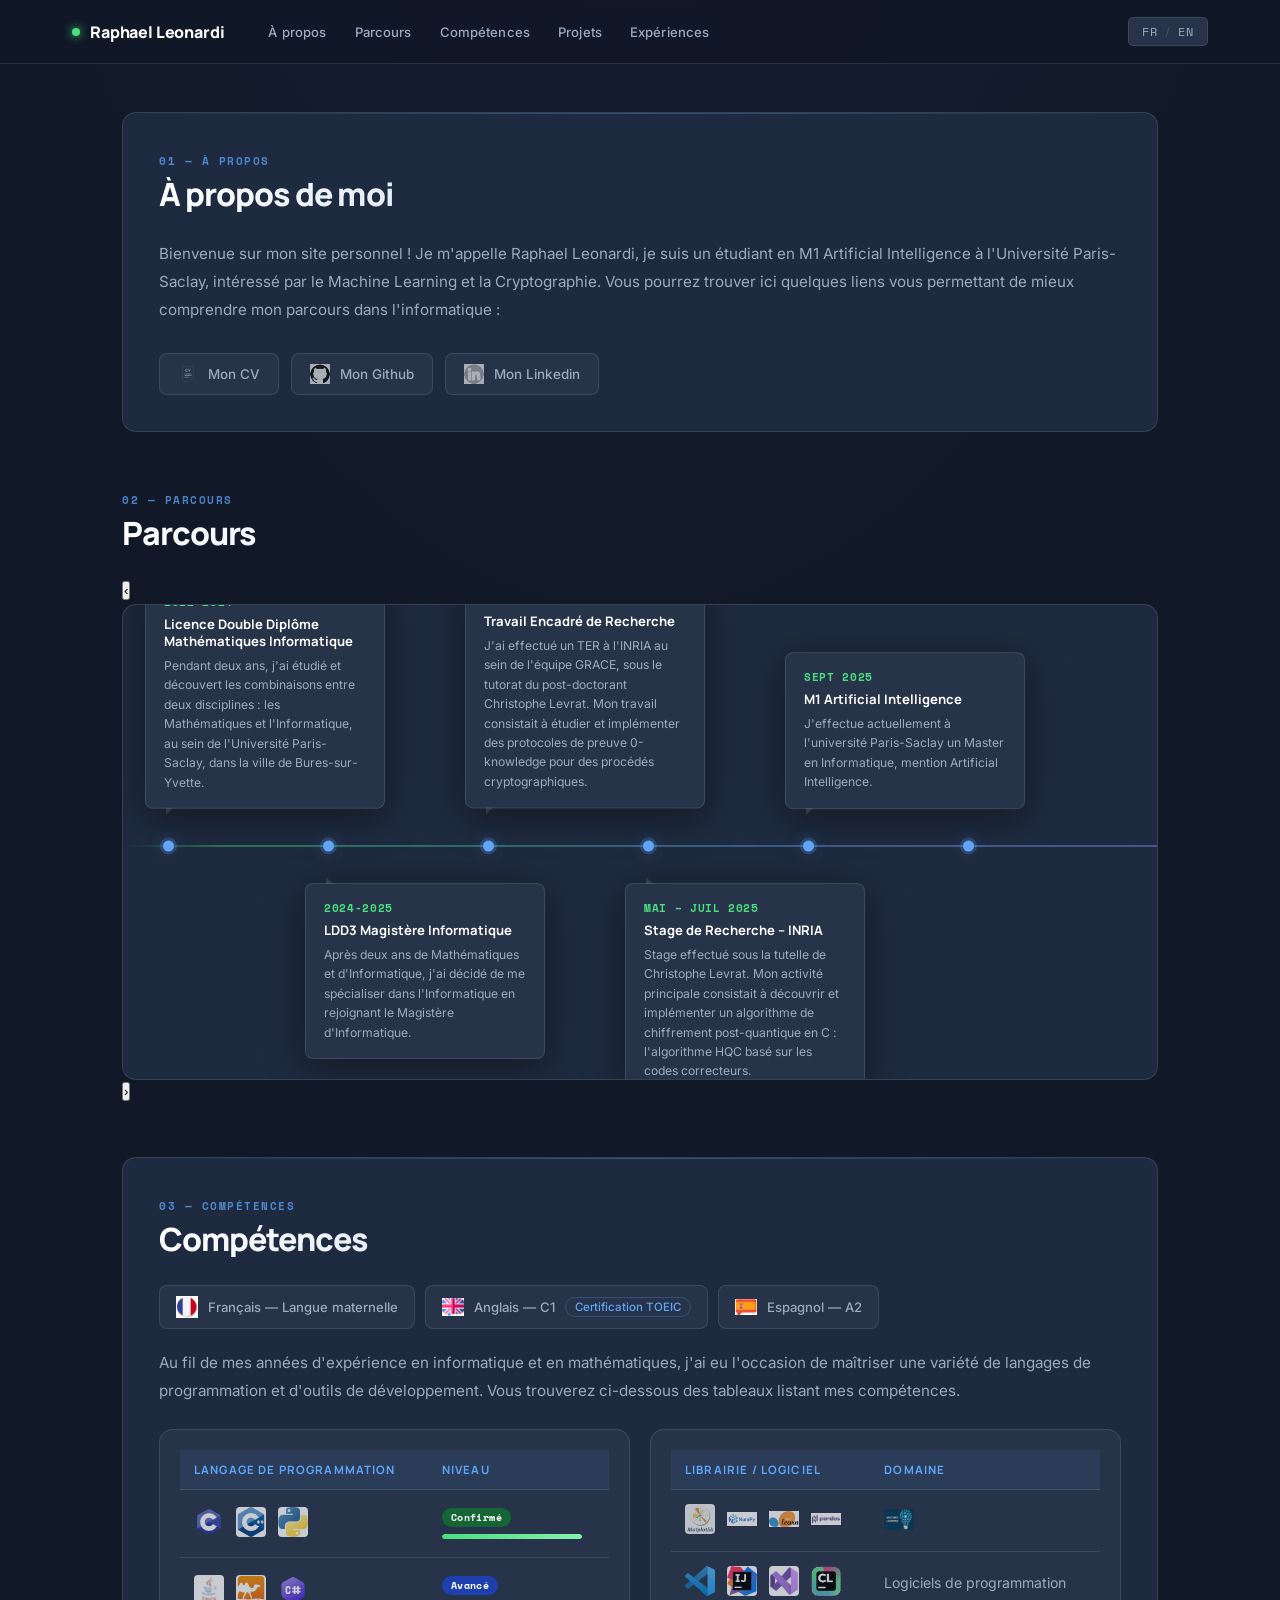
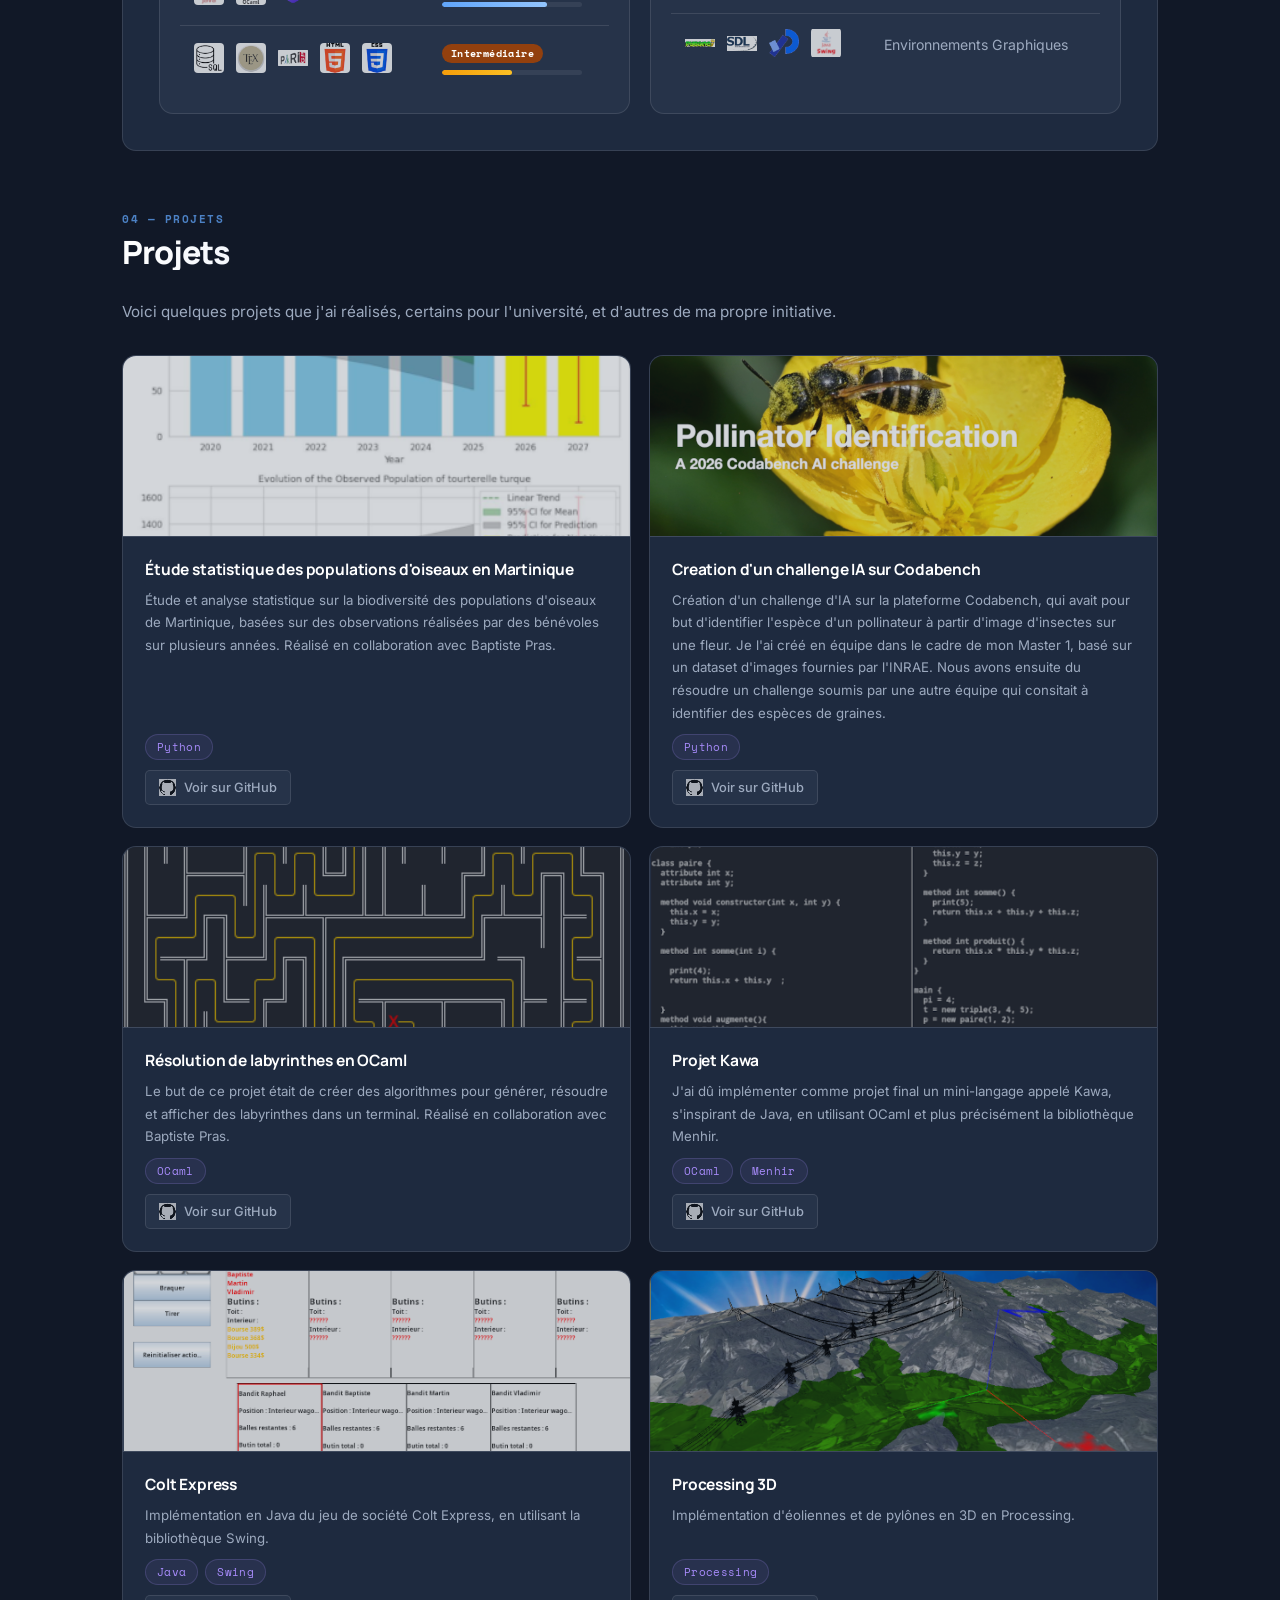
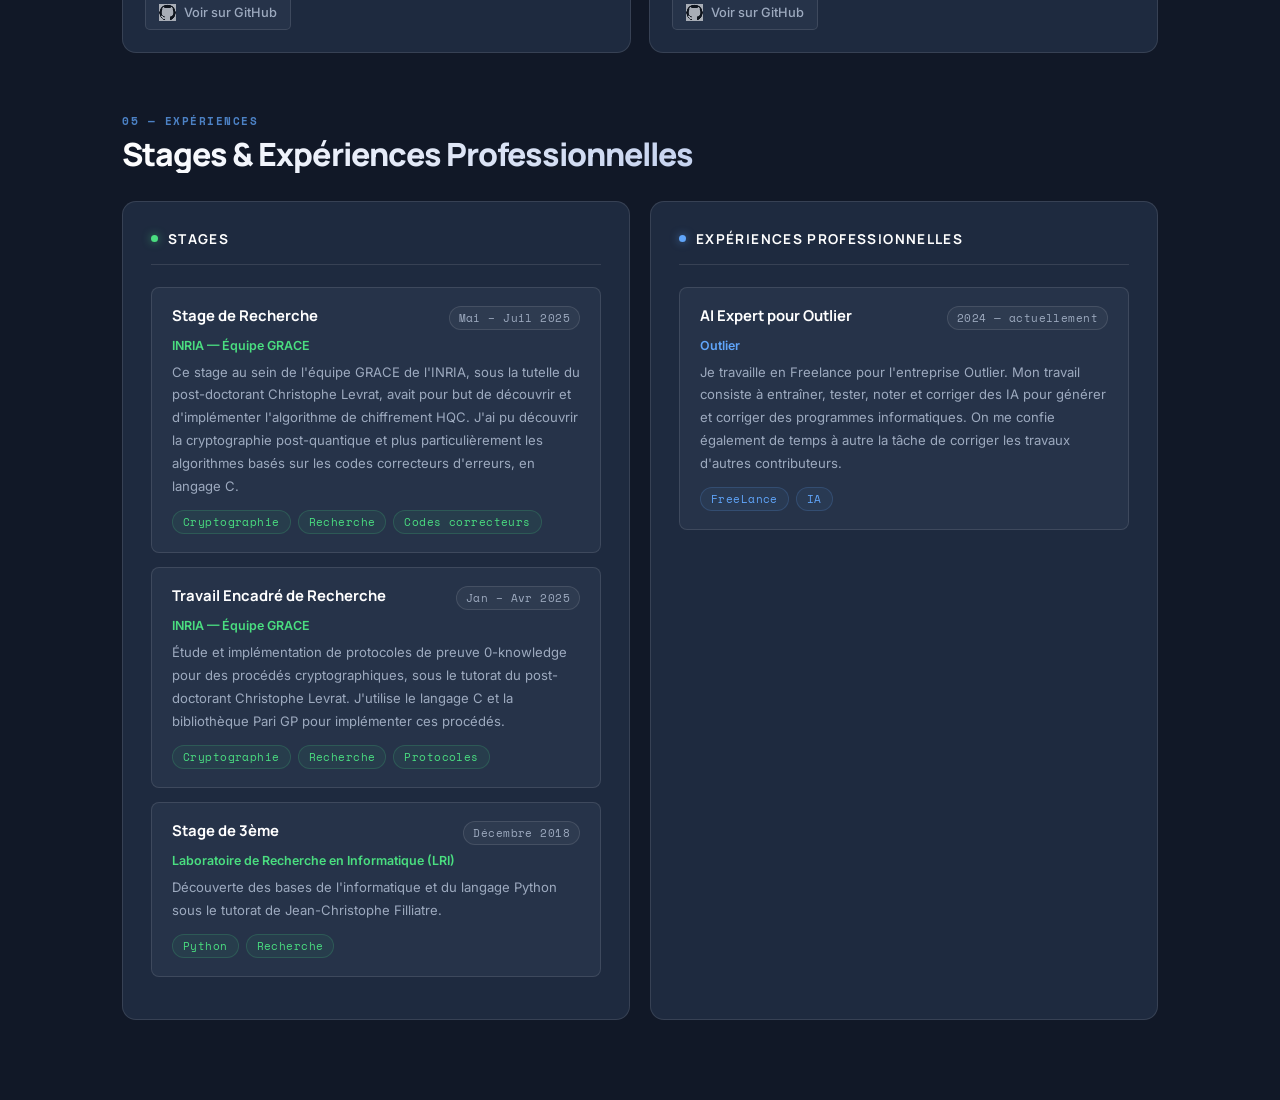
==== commit 3b9cb01d: "refonte complete du style" ====
--- a/index.html
+++ b/index.html
@@ -1,576 +1,556 @@
 <!DOCTYPE html>
-
+<html lang="fr">
 <head>
   <meta charset="UTF-8">
   <meta name="viewport" content="width=device-width, initial-scale=1.0">
-  
+  <title>Raphael Leonardi</title>
+
   <link rel="stylesheet" href="style.css">
-  <link rel="stylesheet" href="frise.css">
+  <link rel="stylesheet" href="timeLine.css">
   <link rel="stylesheet" href="project.css">
   <link rel="stylesheet" href="buttonStyle.css">
   <link rel="stylesheet" href="experiences.css">
-  <link rel="stylesheet" href="timeLine.css">
-  <script defer src="script2.js"> </script>
-  <title>Raphael Leonardi</title>
+
   <div id="google_translate_element" style="display:none;"></div>
-  <script type="text/javascript" 
+  <script type="text/javascript"
     src="//translate.google.com/translate_a/element.js?cb=googleTranslateElementInit">
   </script>
-
-
+  <script defer src="script2.js"></script>
 </head>
+
 <body>
-  <h1></h1>
-  <p></p>
-  <body >
-    
-    <div class="container">
-      <div class="red-band">
-      
-        
-        <button id = "btn-switch" onclick="changeLanguage()" class="language-btn">
-            <span class="lang-text">FR</span>
-            <span class="lang-divider">/</span>
-            <span class="lang-text">EN</span>
-        </button>
-    
-        <div id="nom">Raphael Leonardi</div> 
-    
+
+  <!-- ══════════════ NAVBAR ══════════════ -->
+  <header class="navbar">
+    <div class="navbar-inner">
+
+      <div class="navbar-brand">
+        <span class="brand-dot"></span>
+        <span id="nom">Raphael Leonardi</span>
+      </div>
+
+      <nav>
         <ul id="menu">
-            <li><a  href="#welcId"><p data-translate>A propos de moi</p></a></li>
-            <li><a  href="#edId"><p data-translate>Parcours</p></a></li>
-            <li><a  href="#skillsId"><p data-translate>Compétences</p></a></li>
-            <li><a   href="#projects"><p data-translate>Projets</p></a></li>
-            <li><a href="#expId"> <p data-translate>Stages, Expériences profesionnelles</p></a></li>
+          <li><a href="#welcId"><p data-translate>À propos</p></a></li>
+          <li><a href="#edId"><p data-translate>Parcours</p></a></li>
+          <li><a href="#skillsId"><p data-translate>Compétences</p></a></li>
+          <li><a href="#projects"><p data-translate>Projets</p></a></li>
+          <li><a href="#expId"><p data-translate>Expériences</p></a></li>
         </ul>
-      
+      </nav>
+
+      <button id="btn-switch" onclick="changeLanguage()" class="language-btn">
+        <span class="lang-text">FR</span>
+        <span class="lang-divider">/</span>
+        <span class="lang-text">EN</span>
+      </button>
+
     </div>
-      <div class="content"  >
-        
+  </header>
+
+  <!-- ══════════════ MAIN ══════════════ -->
+  <main class="content">
+
+    <!-- ── Hero / À propos ── -->
+    <section id="welcId" class="card animated">
+      <div class="section-header">
+        <span class="section-tag" data-translate>01 — À propos</span>
+        <h2 class="styled-title" data-translate>À propos de moi</h2>
+      </div>
+      <p class="textNoir" data-translate>
+        Bienvenue sur mon site personnel ! Je m'appelle Raphael Leonardi, je suis un étudiant en M1 Artificial Intelligence
+        à l'Université Paris-Saclay, intéressé par le Machine Learning et la Cryptographie.
+        Vous pourrez trouver ici quelques liens vous permettant de mieux comprendre mon parcours dans l'informatique :
+      </p>
+      <div class="icon-container">
+        <a id="lienCV" target="_blank" href="CVFr.pdf">
+          <img src="images/cv_icon.png" alt="CV" class="cv-thumbnail">
+          <section data-translate>Mon CV</section>
+        </a>
+        <a target="_blank" href="https://github.com/Ulysse150">
+          <img src="images/github.png" alt="GitHub" class="cv-thumbnail">
+          <section data-translate>Mon Github</section>
+        </a>
+        <a target="_blank" href="https://www.linkedin.com/in/raphael-leonardi-64bb8b347/">
+          <img src="images/linkedin.png" alt="LinkedIn" class="cv-thumbnail">
+          <section data-translate>Mon Linkedin</section>
+        </a>
+      </div>
+    </section>
+
+    <!-- ── Parcours ── -->
+    <section id="edId" class="animated">
+      <div class="section-header">
+        <span class="section-tag" data-translate>02 — Parcours</span>
+        <h2 class="styled-title" data-translate>Parcours</h2>
+      </div>
+
+    <div class="timeline-wrapper">
+      <button class="timeline-arrow left" onclick="scrollTimeline(-300)">&#8249;</button>
+
+      <div class="timeline">
+        <ol>
+          <li>
+            <div>
+              <time data-translate>2022-2024</time>
+              <strong data-translate>Licence Double Diplôme Mathématiques Informatique</strong>
+              <section data-translate>
+                Pendant deux ans, j'ai étudié et découvert les combinaisons entre deux disciplines : les Mathématiques
+                et l'Informatique, au sein de l'Université Paris-Saclay, dans la ville de Bures-sur-Yvette.
+              </section>
+            </div>
+          </li>
+          <li>
+            <div>
+              <time data-translate>2024-2025</time>
+              <strong data-translate>LDD3 Magistère Informatique</strong>
+              <section data-translate>
+                Après deux ans de Mathématiques et d'Informatique, j'ai décidé de me spécialiser dans l'Informatique
+                en rejoignant le Magistère d'Informatique.
+              </section>
+            </div>
+          </li>
+          <li>
+            <div>
+              <time data-translate>Jan – Avr 2025</time>
+              <strong data-translate>Travail Encadré de Recherche</strong>
+              <section data-translate>
+                J'ai effectué un TER à l'INRIA au sein de l'équipe GRACE, sous le tutorat du post-doctorant Christophe
+                Levrat. Mon travail consistait à étudier et implémenter des protocoles de preuve 0-knowledge pour des
+                procédés cryptographiques.
+              </section>
+            </div>
+          </li>
+          <li>
+            <div>
+              <time data-translate>Mai – Juil 2025</time>
+              <strong data-translate>Stage de Recherche – INRIA</strong>
+              <section>
+                Stage effectué sous la tutelle de Christophe Levrat. Mon activité principale consistait à découvrir et
+                implémenter un algorithme de chiffrement post-quantique en C : l'algorithme HQC basé sur les codes
+                correcteurs.
+              </section>
+            </div>
+          </li>
+          <li>
+            <div>
+              <time data-translate>Sept 2025</time>
+              <strong data-translate>M1 Artificial Intelligence</strong>
+              <section>
+                J'effectue actuellement à l'université Paris-Saclay un Master en Informatique, mention Artificial
+                Intelligence.
+              </section>
+            </div>
+          </li>
+           
           
-        <section id="welcId"  class="animated">
-          <h1 class="styled-title" data-translate >A propos de moi :</h1>
-          <p class="textNoir"data-translate>Bienvenue sur mon site personnel ! Je m'appelle Raphael Leonardi, je suis un étudiant en M1 Artificial Intelligence à l'Université Paris-Saclay, intéressé par le Machine Learning et la Cryptographie.
-            Vous pourrez trouver ici quelques liens vous permettant de mieux comprendre mon parcours dans l'informatique :
-
-
-          </p>
-          
-          <div class="icon-container">
-              <a id="lienCV" target = "blank" rel="onclick="window.open(this.href, '_blank'); return false;"  href="CVFr.pdf"><section  data-translate>Mon CV</section> <img src="images/cv_icon.png" alt="Miniature du CV" class="cv-thumbnail"></a>
-              <a   target = "blank" rel="onclick="window.open(this.href, '_blank'); return false;"  href="https://github.com/Ulysse150" ><section  data-translate>Mon Github</section> <img src="images/github.png" alt="Miniature de GitHub" class="cv-thumbnail"></a>
-              <a target = "blank" rel="onclick="window.open(this.href, '_blank'); return false;"  href="https://www.linkedin.com/in/raphael-leonardi-64bb8b347/" > <section data-translate>Mon Linkedin</section> <img src="images/linkedin.png" alt="Miniature de LinkedIn" class="cv-thumbnail"></a>
-              
-        </div>
-      </section>
-
-        <section id = "edId"  class="animated">
-            <h1 class="styled-title" data-translate>Parcours : </h1>
-              <section class="timeline">
-               
-                <ol>
-               
-                  
-                  <li>
-                    <div >
-                      <time  data-translate>2022-2024 : Licence Double Dipôme Mathématiques Informatique</time>
-                      <section  data-translate>
-                      Pendant deux ans, j'ai étudié et découvert les combinaisons entre deux disciplines : les Mathématiques et l'Informatique, au sein de l'Université 
-                      Paris-Saclay, dans la ville de Bures-sur-Yvette.</section>
-                      </div>
-                  </li>
-
-                  <li>
-                    <div ><time data-translate="">2024-2025 : LDD3 Magistère Informatique </time>
-                     <section data-translate="">Après deux ans de Mathématiques et d'Informatique, j'ai décidé de me spécialiser dans l'Informatique en
-                      rejoignant le Magistère d'Informatique.</section> 
-                      </div>
-                  </li>
-
-
-                  <li>
-                    <div >
-                      <time  data-translate>Janvier-Avril 2025 : Travail Encadré de Recherche </time>
-                     <section data-translate>J'ai effectué un TER
-                      à l'INRIA au sein de l'équipe GRACE, sous le tutorat du post doctorant Christophe Levrat Mon travail consiste à étudier et implémenter des protocoles de preuve 0-knowledge, pour des procédés cryptographiques.</section>
-
-                      </div>
-                  </li>
-
-                  
-                   <li>
-                    <div >
-                      <time  data-translate>Mai- Juillet 2025 : Stage de Recherche </time>
-                     <section > Stage effectué sous la tutelle du post-doctorant Christophe Levrat. Mon activité
-                      principale consistait à découvrir et implémenter un algorithme de chiffrement post-quantique en langage C.
-                       Il s'agit
-                      de l'algorithme Hamming-Quasi-Cylic (HQC) basé sur les codes correcteurs.
-
-                     </section>
-
-                      </div>
-                  </li>
-                  <li>
-                    <div >
-                      <time  data-translate>Septembre 2025 : M1 Artificial Intelligence </time>
-                     <section > J'effectue actuellemnt à l'université Paris-Saclay un Master en Informatique,
-                      mention Artificial Intelligence. 
-
-
-                     </section>
-
-                      </div>
-                  </li>
-
-
-                  <li></li>
-                </ol>
-              
-                </section>
-        </section>
-        
-        <section id = "skillsId" class="boiteBlanche" class="animated" >
-            <h1 class="styled-title"  data-translate>Compétences : </h1>
-            <section id="langues">
-              <div class="lang-item">
-                  <img src="images/french.png" alt="French">
-                  <span  data-translate>Langue Maternelle</span>
-              </div>
-              <div class="lang-item">
-                  <img src="images/english.png" alt="English">
-                  <span  data-translate>Niveau C1</span> <span><a target = "blank" rel="onclick="window.open(this.href, '_blank'); return false;" href="certifTOEIC.pdf">Certification TOEIC</a> </span>
-              </div>
-              <div class="lang-item">
-                  <img src="images/spanish.png" alt="Spanish">
-                  <span  data-translate>Niveau A2</span>
-              </div>
-          </section >
            
-     
-            <br></br>
-            <p class="textNoir"  data-translate>Au fil de mes années d'expérience en informatique et en mathématiques, j'ai eu l'occasion de maîtriser une variété de langages de programmation et d'outils de développement.
-               Vous trouverez ci-dessous des tableaux listant mes compétences.
+          <li></li>
+        </ol>
+      </div>
+      <button class="timeline-arrow right" onclick="scrollTimeline(300)">&#8250;</button>
+</div>
+    </section>
+
+    <!-- ── Compétences ── -->
+    <section id="skillsId" class="card animated">
+      <div class="section-header">
+        <span class="section-tag" data-translate>03 — Compétences</span>
+        <h2 class="styled-title" data-translate>Compétences</h2>
+      </div>
+
+      <!-- Langues -->
+      <div id="langues">
+        <div class="lang-item">
+          <img src="images/french.png" alt="French">
+          <span data-translate>Français — Langue maternelle</span>
+        </div>
+        <div class="lang-item">
+          <img src="images/english.png" alt="English">
+          <span data-translate>Anglais — C1</span>
+          <a target="_blank" href="certifTOEIC.pdf" class="cert-link" data-translate>Certification TOEIC</a>
+        </div>
+        <div class="lang-item">
+          <img src="images/spanish.png" alt="Spanish">
+          <span data-translate>Espagnol — A2</span>
+        </div>
+      </div>
+
+      <p class="textNoir" data-translate>
+        Au fil de mes années d'expérience en informatique et en mathématiques, j'ai eu l'occasion de maîtriser
+        une variété de langages de programmation et d'outils de développement.
+        Vous trouverez ci-dessous des tableaux listant mes compétences.
+      </p>
+
+      <div id="tableaux">
+
+        <!-- Langages de programmation -->
+        <div class="competence-table">
+          <table>
+            <tr>
+              <th data-translate>Langage de programmation</th>
+              <th data-translate>Niveau</th>
+            </tr>
+            <tr>
+              <td>
+                <div class="langages">
+                  <a target="_blank" href="https://fr.wikipedia.org/wiki/C_(langage)">
+                    <img src="images/C.png" title="C" class="logo">
+                  </a>
+                  <a target="_blank" href="https://fr.wikipedia.org/wiki/C%2B%2B">
+                    <img src="images/Cpp.png" title="C++" class="logo">
+                  </a>
+                  <a target="_blank" href="https://fr.wikipedia.org/wiki/Python">
+                    <img src="images/python.png" title="Python" class="logo">
+                  </a>
+                </div>
+              </td>
+              <td>
+                <div class="skill-container confirmed">
+                  <div class="level-label" data-translate>Confirmé</div>
+                  <div class="level-bar"><div class="level-fill"></div></div>
+                </div>
+              </td>
+            </tr>
+            <tr>
+              <td>
+                <div class="langages">
+                  <a target="_blank" href="https://www.java.com">
+                    <img src="images/java.png" title="Java" class="logo">
+                  </a>
+                  <a target="_blank" href="https://ocaml.org">
+                    <img src="images/ocaml.png" title="OCaml" class="logo">
+                  </a>
+                  <a target="_blank" href="https://dotnet.microsoft.com/fr-fr/languages/csharp">
+                    <img src="images/csharp.png" title="C#" class="logo">
+                  </a>
+                </div>
+              </td>
+              <td>
+                <div class="skill-container advanced">
+                  <div class="level-label" data-translate>Avancé</div>
+                  <div class="level-bar"><div class="level-fill"></div></div>
+                </div>
+              </td>
+            </tr>
+            <tr>
+              <td>
+                <div class="langages">
+                  <a target="_blank" href="https://fr.wikipedia.org/wiki/Structured_Query_Language">
+                    <img src="images/sql.png" title="SQL" class="logo">
+                  </a>
+                  <a target="_blank" href="https://fr.overleaf.com/">
+                    <img src="images/tex.png" title="LaTeX" class="logo">
+                  </a>
+                  <a target="_blank" href="https://pari.math.u-bordeaux.fr/">
+                    <img src="images/pari.png" title="Pari GP" class="logo">
+                  </a>
+                  <a target="_blank" href="https://fr.wikipedia.org/wiki/HTML5">
+                    <img src="images/html.png" title="HTML" class="logo">
+                  </a>
+                  <a target="_blank" href="https://fr.wikipedia.org/wiki/Feuilles_de_style_en_cascade">
+                    <img src="images/css.png" title="CSS" class="logo">
+                  </a>
+                </div>
+              </td>
+              <td>
+                <div class="skill-container intermediate">
+                  <div class="level-label" data-translate>Intermédiaire</div>
+                  <div class="level-bar"><div class="level-fill"></div></div>
+                </div>
+              </td>
+            </tr>
+          </table>
+        </div>
+
+        <!-- Librairies & Logiciels -->
+        <div class="competence-table">
+          <table>
+            <tr>
+              <th data-translate>Librairie / Logiciel</th>
+              <th data-translate>Domaine</th>
+            </tr>
+            <tr>
+              <td>
+                <div class="langages">
+                  <a target="_blank" href="https://matplotlib.org"><img src="images/malplotlib.png" title="MatplotLib" class="logo"></a>
+                  <a target="_blank" href="https://numpy.org"><img src="images/numpy.png" title="Numpy" class="logo"></a>
+                  <a target="_blank" href="https://scikit-learn.org/stable/"><img src="images/sklearn.png" title="Scikit-learn" class="logo"></a>
+                  <a target="_blank" href="https://pandas.pydata.org"><img src="images/pandas.png" title="Pandas" class="logo"></a>
+                </div>
+              </td>
+              <td>
+                <a target="_blank" href="https://fr.wikipedia.org/wiki/Apprentissage_automatique">
+                  <img src="images/machineLearning.png" title="Machine Learning" class="logo">
+                </a>
+              </td>
+            </tr>
+            <tr>
+              <td>
+                <div class="langages">
+                  <a target="_blank" href="https://code.visualstudio.com"><img src="images/vscode.png" title="VS Code" class="logo"></a>
+                  <a target="_blank" href="https://www.jetbrains.com/idea/"><img src="images/idea.png" title="IntelliJ IDEA" class="logo"></a>
+                  <a target="_blank" href="https://visualstudio.microsoft.com/fr/"><img src="images/visual.png" title="Visual Studio" class="logo"></a>
+                  <a target="_blank" href="https://www.jetbrains.com/clion/"><img src="images/clion.png" title="CLion" class="logo"></a>
+                </div>
+              </td>
+              <td data-translate>Logiciels de programmation</td>
+            </tr>
+            <tr>
+              <td>
+                <div class="langages">
+                  <a target="_blank" href="https://www.pygame.org/docs/"><img src="images/pygame.png" title="Pygame" class="logo"></a>
+                  <a target="_blank" href="https://www.libsdl.org"><img src="images/sdl.png" title="SDL" class="logo"></a>
+                  <a target="_blank" href="https://processing.org"><img src="images/processing.png" title="Processing" class="logo"></a>
+                  <a target="_blank" href="https://docs.oracle.com/javase/8/docs/api///?javax/swing/package-summary.html"><img src="images/swing.png" title="Swing" class="logo"></a>
+                </div>
+              </td>
+              <td data-translate>Environnements Graphiques</td>
+            </tr>
+          </table>
+        </div>
+
+      </div><!-- #tableaux -->
+    </section>
+
+    <!-- ── Projets ── -->
+    <section id="projects" class="animated">
+      <div class="section-header">
+        <span class="section-tag" data-translate>04 — Projets</span>
+        <h2 class="styled-title" data-translate>Projets</h2>
+      </div>
+      <p class="textNoir" data-translate>
+        Voici quelques projets que j'ai réalisés, certains pour l'université, et d'autres de ma propre initiative.
+      </p>
+
+      <div class="projects-container">
+
+        <div class="project-card">
+          <div class="project-image-container">
+            <img src="images/birds.png" alt="Birds project">
+            <div class="report-overlay">
+              <a href="reportBirds.pdf" target="_blank" class="pdf-btn">Voir rapport (PDF)</a>
+            </div>
+          </div>
+          <div class="project-content">
+            <h3 class="project-title" data-translate>Étude statistique des populations d'oiseaux en Martinique</h3>
+            <p class="project-description" data-translate>
+              Étude et analyse statistique sur la biodiversité des populations d'oiseaux de Martinique, basées sur des
+              observations réalisées par des bénévoles sur plusieurs années. Réalisé en collaboration avec Baptiste Pras.
             </p>
-            <br></br>
-      <section id = "tableaux" >
-   
-
-      <div class="competence-table"  >
-        <table>
-            <tr>
-                <th  data-translate>Langage de programmation</th>
-                
-                <th  data-translate>Niveau</th>
-            </tr>
-            <tr>
-                <td>
-                  <div class="langages">
-                  <a   target = "blank" rel="onclick="window.open(this.href, '_blank'); return false;"  href="https://fr.wikipedia.org/wiki/C_(langage)">
-                    <img src="images/C.png" title="C" class="logo">
-                  </a>
-                  <a  target = "blank" rel="onclick="window.open(this.href, '_blank'); return false;"  href="https://fr.wikipedia.org/wiki/C%2B%2B">
-                    <img src="images/Cpp.png" title="C++" class="logo">
-                  </a>
-                  <a  target = "blank" rel="onclick="window.open(this.href, '_blank'); return false;"  href="https://fr.wikipedia.org/wiki/Python">
-                    <img src="images/python.png" title="Python" class="logo">
-                  </a>
-                </td>
-              </div>
-                <style>
-                  .langages {
-                    display: flex;
-                    justify-content: center;
-                    gap: 20px;
-                  }
-                  
-                  .logo {
-                    
-                    border-radius: 5px;
-                  }
-                  </style>
-               
-                <td>
-                  <div class="skill-container confirmed">
-       
-                    <div class="level-label">Confirmé</div>
-                    <div class="level-bar">
-                        <div class="level-fill"></div>
-                    </div>
-                </div>
-                </td>
-            </tr>
-            <tr>
-              <div class="langages">
-              <td>
-                <a  target = "blank" rel="onclick="window.open(this.href, '_blank'); return false;"  href="https://www.java.com">
-                  <img src="images/java.png" title="Java">
-                </a>
-                <a  target = "blank" rel="onclick="window.open(this.href, '_blank'); return false;"  href="https://ocaml.org">
-                  <img src="images/ocaml.png" title="OCaml">
-                </a>
-                <a  target = "blank" rel="onclick="window.open(this.href, '_blank'); return false;"  href="https://dotnet.microsoft.com/fr-fr/languages/csharp">
-                  <img src="images/csharp.png" title="C#">
-                </a>
-              </td>
-            </div>
-               
-
-                <td>
-                  <div class="skill-container advanced">
-        
-                    <div class="level-label">Avancé</div>
-                    <div class="level-bar">
-                        <div class="level-fill"></div>
-                    </div>
-                </div>
-                </td>
-            </tr>
-            <tr>
-              <td>
-                <a  target = "blank" rel="onclick="window.open(this.href, '_blank'); return false;"  href="https://www.google.com/url?sa=t&rct=j&q=&esrc=s&source=web&cd=&cad=rja&uact=8&ved=2ahUKEwifj8zwtbuLAxVBVqQEHRPgALwQFnoECA4QAQ&url=https%3A%2F%2Ffr.wikipedia.org%2Fwiki%2FStructured_Query_Language&usg=AOvVaw227ZtEWrpAaS8pUYs9QQ94&opi=89978449">
-                  <img src="images/sql.png" title="SQL">
-                </a>  
-                <a  target = "blank" rel="onclick="window.open(this.href, '_blank'); return false;"  href="https://www.google.com/url?sa=t&rct=j&q=&esrc=s&source=web&cd=&cad=rja&uact=8&ved=2ahUKEwiuqoawtruLAxVfTaQEHbdRLiQQFnoECCcQAQ&url=https%3A%2F%2Ffr.overleaf.com%2F&usg=AOvVaw2M3NvgKySbPyc_OYjRWMT6&opi=89978449">
-                  <img src="images/tex.png" title = "LaTeX">
-                </a>
-                
-                <a  target = "blank" rel="onclick="window.open(this.href, '_blank'); return false;"  href="https://www.google.com/url?sa=t&rct=j&q=&esrc=s&source=web&cd=&cad=rja&uact=8&ved=2ahUKEwjfodjotruLAxWDKvsDHZZqAJ0QFnoECAkQAQ&url=https%3A%2F%2Fpari.math.u-bordeaux.fr%2F&usg=AOvVaw04pcgHWY5feF6BbP8-YCuS&opi=89978449">
-                  <img src="images/pari.png" title="Pari GP">
-                </a>
-               
-                <a  target = "blank" rel="onclick="window.open(this.href, '_blank'); return false;"  href="https://www.google.com/url?sa=t&rct=j&q=&esrc=s&source=web&cd=&cad=rja&uact=8&ved=2ahUKEwjRp4yDt7uLAxW3AfsDHbPqLFQQFnoECAgQAQ&url=https%3A%2F%2Ffr.wikipedia.org%2Fwiki%2FHTML5&usg=AOvVaw20sd9_NDNoxvZ-w2T3gRDO&opi=89978449">
-                  <img src="images/html.png" title="HTML"> 
-                </a>
-               
-                <a  target = "blank" rel="onclick="window.open(this.href, '_blank'); return false;"  href="https://www.google.com/url?sa=t&rct=j&q=&esrc=s&source=web&cd=&cad=rja&uact=8&ved=2ahUKEwjxzL2Wt7uLAxU-T6QEHYiTAGIQFnoECAgQAQ&url=https%3A%2F%2Ffr.wikipedia.org%2Fwiki%2FFeuilles_de_style_en_cascade&usg=AOvVaw0gw6TF0hg_mYdZHPNYQpfl&opi=89978449">
-                  <img src="images/css.png" title="CSS">
-                </a>
-                
-              </td>
-                
-                <td>
-                  <div class="skill-container intermediate">
-        
-                    <div class="level-label">Intermédiaire</div>
-                    <div class="level-bar">
-                        <div class="level-fill"></div>
-                    </div>
-                </div>
-                </td>
-            </tr>
-            
-        </table>
-    </div>
-    <div class="competence-table">
-      <table>
-          <tr>
-              <th data-translate>Librairie, Logiciel</th>
-              <th  data-translate> Domaine</th>
-             
-          </tr>
-
-          <tr>
-            <td>
-                
-                <a  target = "blank" rel="onclick="window.open(this.href, '_blank'); return false;"  href="https://matplotlib.org">
-                  <img src = "images/malplotlib.png" title="MatplotLib">
-                </a>
-
-                <a   target = "blank" rel="onclick="window.open(this.href, '_blank'); return false;"  href="https://numpy.org">
-                  <img src = "images/numpy.png" title="Numpy">
-                </a>
-
-                <a  target = "blank" rel="onclick="window.open(this.href, '_blank'); return false;"  href="https://scikit-learn.org/stable/">
-                  <img src = "images/sklearn.png" title="Scikit-learn">
-                </a>
-
-                <a  target = "blank" rel="onclick="window.open(this.href, '_blank'); return false;"  href="https://pandas.pydata.org">
-                  <img src = "images/pandas.png" title="Pandas">
-                </a>
-                
-            
-            </td>
-            <td>
-              <a  target = "blank" rel="onclick="window.open(this.href, '_blank'); return false;"  href = https://fr.wikipedia.org/wiki/Apprentissage_automatique>
-              <img src = "images/machineLearning.png" title="Machine Learning"></a></td>
-          </tr>
-
-          <tr>
-            <td>
-              <div class="langages">
-              <a  target = "blank" rel="onclick="window.open(this.href, '_blank'); return false;"  href= "https://code.visualstudio.com">
-                <img src="images/vscode.png"  title="Visual Studio Code "> 
-              </a>
-              <a target = "blank" rel="onclick="window.open(this.href, '_blank'); return false;"  href="https://www.jetbrains.com/idea/">
-                <img src="images/idea.png" title="Intellij Idea">
-              </a>
-                
-              <a  target = "blank" rel="onclick="window.open(this.href, '_blank'); return false;"  href = "https://visualstudio.microsoft.com/fr/">
-                <img src="images/visual.png" title="Visual Studio">
-              </a>
-                <a  target = "blank" rel="onclick="window.open(this.href, '_blank'); return false;"  href="https://www.googleadservices.com/pagead/aclk?sa=L&ai=DChcSEwjQ1I-Ts7uLAxXvgHwGHWsSEZgYABAAGgJ3cw&ae=2&co=1&gclid=CjwKCAiAh6y9BhBREiwApBLHC6Esf34y0Ohea8gykevaZ2bFS4sYP0lNYFwmOY-Ck83ozEIZ-yuAPhoCnwUQAvD_BwE&ohost=www.google.com&cid=CAESVuD2Qi1nxk1mvibIJF4WqiD8_W1Y7cyZFWezX8LHVKDa82_S85fB3O9HvSR0aG_jf8qrt5E0i2eL0LwwYkU2sQUuCOKibxP0MPPQkB0LHca2A7CLJ2KK&sig=AOD64_1PMbYesEq-ticzITRjaxo-8By2JQ&q&adurl&ved=2ahUKEwiqzoqTs7uLAxXGKvsDHTGsM64Q0Qx6BAgIEAE">
-                  <img src="images/clion.png" title="Clion">
-                </a>
-              </div>
-            </td>
-            <td data-translate>Logiciels de programmation</td>
-          </tr>
-
-          <tr>
-            <td>
-              
-                <a  target = "blank" rel="onclick="window.open(this.href, '_blank'); return false;"  href="https://www.pygame.org/docs/">
-                  <img src="images/pygame.png" title="Pygame">
-                </a>
-                <a  target = "blank" rel="onclick="window.open(this.href, '_blank'); return false;"  href="https://www.libsdl.org">
-                  <img src="images/sdl.png" title="SDL">
-                </a>
-                <a  target = "blank" rel="onclick="window.open(this.href, '_blank'); return false;"  href="https://processing.org">
-                  <img src="images/processing.png" title="Processing">
-                </a>
-                <a  target = "blank" rel="onclick="window.open(this.href, '_blank'); return false;"  href="https://docs.oracle.com/javase/8/docs/api///?javax/swing/package-summary.html">
-                  <img src="images/swing.png" title="Swing">
-                </a>
-              
-
-            </td>
-            <td  data-translate>Environnements de Développement Graphique</td>
-          </tr>
-
-          <!--
-          <tr>  
-            <td><p>Algèbre Linéaire</p>  <p>Calculus</p> <p>Statistiques</p> 
-              <p>Structures Algébriques</p></td>
-            <td><img src="images/maths.png" alt=""></td>
-          </tr>
-          <tr>
-            <td> 
-               <p>Programmation Fonctionnelle</p>
-               <p>Programmation Orientée Objet</p>
-               <p>Programmation Impérative </p>
-               <p>Programmation Dynamqiue</p> 
-            </td>
-            <td>Paradigme de programmation</td>
-          </tr>-->
-
-        
-      </table>
-  </div>
-  </section>
-</section>
-      </div>
-    </div>
-  <section id = "projects" class="boiteBlanche" class="animated">
-    <div class = "Introduction">
-      <h1 class="styled-title"  data-translate>Projets : </h1>
-     <p class="textNoir"  data-translate> Voici quelques projets que j'ai réalisé, certains pour l'université, et d'autres que j'ai décidé de faire de moi-même.
-    </p>
-
-    </div>
-   
-    <div class="projects-container">
-      <!-- Exemple de projet -->
-      <div class="project-card">
-          <div class="project-image">
-              <img src="images/maze.png" ><img>
+            <div class="project-technologies">
+              <span class="tech-tag">Python</span>
+            </div>
+            <a href="https://github.com/baptistepras/birds_biodiversity.git" target="_blank" class="github-link">
+              <img src="images/github.png" alt="GitHub" class="github-icon">
+              <span data-translate>Voir sur GitHub</span>
+            </a>
+          </div>
+        </div>
+
+        <div class="project-card">
+          <div class="project-image-container">
+            <img src="images/pollinator.png" alt="Game of Life">
           </div>
           <div class="project-content">
-              <h3 class="project-title"  data-translate>Résolution de labyrinthes en Ocaml</h3>
-              <p class="project-description"  data-translate>Le but de ce projet était de créer des algorithmes pour générer, résoudre et affiche des labyrinthes dans un terminal. Je l'ai réalise en collaboration avec un autre étudiant, Baptiste Pras.</p>
-              <div class="project-technologies">
-                  <span class="tech-tag"  data-translate>Ocaml</span>
-                 
-              </div>
-              <a href="https://github.com/Ulysse150/mazesOcaml.git" target="_blank" class="github-link">
-                  <img src="images/github.png" alt="GitHub" class="github-icon">
-                  <p  data-translate>Voir sur GitHub</p>
-              </a>
-          </div>
-      </div>
-      <div class="project-card">
-        <div class="project-image">
-            <img src="images/kawa.png"Nom du projet">
-        </div>
-        <div class="project-content">
-            <h3 class="project-title"  data-translate>Projet Kawa</h3>
-            <p class="project-description"  data-translate>J'ai du implémenter comme projet final un mini langage appellé Kawa s'inspirant de Java, en utilisant le lange Ocaml, et plus précisemment la bibliothèque Menhir.</p>
+            <h3 class="project-title" data-translate>Creation d'un challenge IA sur Codabench</h3>
+            <p class="project-description" data-translate>
+              Création d'un challenge d'IA sur la plateforme Codabench, qui avait pour but d'identifier
+              l'espèce d'un pollinateur à partir d'image d'insectes sur une fleur. Je l'ai créé en équipe
+              dans le cadre de mon Master 1, basé sur un dataset d'images fournies par l'INRAE. Nous avons ensuite du résoudre
+              un challenge soumis par une autre équipe qui consitait à identifier des espèces de graines.
+            </p>
             <div class="project-technologies">
-                <span class="tech-tag" data-translate>Ocaml</span>
-                <span class="tech-tag"  data-translate>Menhir</span>
+              <span class="tech-tag">Python</span>
+            </div>
+            <a href="https://github.com/Ulysse150/gameOfLife.git" target="_blank" class="github-link">
+              <img src="images/github.png" alt="GitHub" class="github-icon">
+              <span data-translate>Voir sur GitHub</span>
+            </a>
+          </div>
+        </div>
+
+        <div class="project-card">
+          <div class="project-image-container">
+            <img src="images/maze.png" alt="Mazes">
+          </div>
+          <div class="project-content">
+            <h3 class="project-title" data-translate>Résolution de labyrinthes en OCaml</h3>
+            <p class="project-description" data-translate>
+              Le but de ce projet était de créer des algorithmes pour générer, résoudre et afficher des labyrinthes dans
+              un terminal. Réalisé en collaboration avec Baptiste Pras.
+            </p>
+            <div class="project-technologies">
+              <span class="tech-tag">OCaml</span>
+            </div>
+            <a href="https://github.com/Ulysse150/mazesOcaml.git" target="_blank" class="github-link">
+              <img src="images/github.png" alt="GitHub" class="github-icon">
+              <span data-translate>Voir sur GitHub</span>
+            </a>
+          </div>
+        </div>
+
+        <div class="project-card">
+          <div class="project-image-container">
+            <img src="images/kawa.png" alt="Kawa">
+          </div>
+          <div class="project-content">
+            <h3 class="project-title" data-translate>Projet Kawa</h3>
+            <p class="project-description" data-translate>
+              J'ai dû implémenter comme projet final un mini-langage appelé Kawa, s'inspirant de Java, en utilisant
+              OCaml et plus précisément la bibliothèque Menhir.
+            </p>
+            <div class="project-technologies">
+              <span class="tech-tag">OCaml</span>
+              <span class="tech-tag">Menhir</span>
             </div>
             <a href="https://github.com/Ulysse150/projetCompil.git" target="_blank" class="github-link">
-                <img src="images/github.png" alt="GitHub" class="github-icon">
-                <p  data-translate>Voir sur GitHub</p>            
+              <img src="images/github.png" alt="GitHub" class="github-icon">
+              <span data-translate>Voir sur GitHub</span>
             </a>
-        </div>
-    </div>
-      <div class="project-card">
-          <div class="project-image">
-             
+          </div>
+        </div>
+
+        <div class="project-card">
+          <div class="project-image-container">
+            <img src="images/colt.png" alt="Colt Express">
           </div>
           <div class="project-content">
-              
-              <img src = "images/colt.png"> 
-              <h3 class="project-title"  data-translate>Colt Express</h3>
-              <p class="project-description"  data-translate>Implémentation en Java, du jeu de société Colt Express, en utilisant la bibliothèque Swing. </p>
-              <div class="project-technologies">
-                  <span class="tech-tag"  data-translate>Java</span>
-                  <span class="tech-tag"  data-translate>Swing</span>
-              </div>
-              <a href="https://github.com/Ulysse150/Colt.git" target="_blank" class="github-link">
-                  <img src="images/github.png" alt="GitHub" class="github-icon">
-                  <p  data-translate>Voir sur GitHub</p>                     </a>
-          </div>
-      </div>
-      <div class="project-card">
-         
+            <h3 class="project-title" data-translate>Colt Express</h3>
+            <p class="project-description" data-translate>
+              Implémentation en Java du jeu de société Colt Express, en utilisant la bibliothèque Swing.
+            </p>
+            <div class="project-technologies">
+              <span class="tech-tag">Java</span>
+              <span class="tech-tag">Swing</span>
+            </div>
+            <a href="https://github.com/Ulysse150/Colt.git" target="_blank" class="github-link">
+              <img src="images/github.png" alt="GitHub" class="github-icon">
+              <span data-translate>Voir sur GitHub</span>
+            </a>
+          </div>
+        </div>
+
+        <div class="project-card">
+          <div class="project-image-container">
+            <img src="images/process.png" alt="Processing">
+          </div>
           <div class="project-content">
-              
-              <img src="images/process.png">
-              <h3 class="project-title"  data-translate>Processing</h3>
-              <p class="project-description"  data-translate>Implémentation d'éoliennes et de pylones en 3d en Processing.</p>
-              <div class="project-technologies">
-                  <span class="tech-tag"  data-translate>Processing</span>
-                 
-              </div>
-              <a href="https://github.com/Ulysse150/turbines.git" target="_blank" class="github-link">
-                  <img src="images/github.png" alt="GitHub" class="github-icon">
-                  <section  data-translate>Voir sur GitHub</section>
-              </a>
-          </div>
-      </div>
-
-      
-      <div class="project-card">
-         
-        <div class="project-content">
-            
-            <img src="images/conway.png">
-            <h3 class="project-title"  data-translate>Jeu de la Vie</h3>
-            <p class="project-description"  data-translate>Implémentation du jeu de la vie de Conway en C++ dans un terminal.</p>
+            <h3 class="project-title" data-translate>Processing 3D</h3>
+            <p class="project-description" data-translate>
+              Implémentation d'éoliennes et de pylônes en 3D en Processing.
+            </p>
             <div class="project-technologies">
-                <span class="tech-tag" data-translate>C++</span>
-               
-            </div>
-            <a href="https://github.com/Ulysse150/gameOfLife.git" target="_blank" class="github-link">
-                <img src="images/github.png" alt="GitHub" class="github-icon">
-                <p  data-translate>Voir sur GitHub</p>
+              <span class="tech-tag">Processing</span>
+            </div>
+            <a href="https://github.com/Ulysse150/turbines.git" target="_blank" class="github-link">
+              <img src="images/github.png" alt="GitHub" class="github-icon">
+              <span data-translate>Voir sur GitHub</span>
             </a>
-        </div>
-    </div>
-    <div class="project-card">
-         
-      <div class="project-content">
-          
-          <img src="images/path.png">
-          <h3 class="project-title"  data-translate>Pathfinding en Python</h3>
-          <p class="project-description"  data-translate>Implémentation en Python d'un algorithme pour calculer un chemin d'un point A à un point B, et visualiser cet algorithme.</p>
-          <div class="project-technologies" >
-              <span class="tech-tag"  data-translate>Python</span>
-             
-          </div>
-          <a href="https://github.com/Ulysse150/pathfinding.git" target="_blank" class="github-link">
-              <img src="images/github.png" alt="GitHub" class="github-icon">
-              <p data-translate>Voir sur GitHub</p>
-          </a>
-      </div>
-  </div>
-
-    
-  </div>
-
-  </section>
-
-
-  <section id = "expId" class="experiences-container">
-    <div class="experiences-column stages">
-        <h2 data-translate>Stages</h2>
-
-        
-        <div class="experience-card">
-          <div class="experience-header">
-              <h3 data-translate >Stage de Recherche</h3>
-              <span data-translate class="experience-date" >Janvier - Avril 2025</span>
-          </div>
-          <div class="experience-details">
-              <p data-translate class="experience-company" >INRIA - Équipe GRACE</p>
-              <p  data-translate class="experience-description">
-                Ce stage de 2 mois au sein de l'équipe GRACE de l'INRIA, sous la tutelle du post-doctorant Christophe Levrat,
-                avait pour but de découvrir et d'implémenter l'algorithme de chiffrement HQC. 
-                J'ai pu découvrir la cryptographie post-quantique, et plus particulièrement les algorithmes de chiffrement basés sur les codes correcteurs d'erreurs.
-                J'ai utilisé le langage C pour implémenter cet algorithme.
+          </div>
+        </div>
+
+      </div>
+    </section>
+
+    <!-- ── Expériences ── -->
+    <section id="expId" class="animated">
+      <div class="section-header">
+        <span class="section-tag" data-translate>05 — Expériences</span>
+        <h2 class="styled-title" data-translate>Stages & Expériences Professionnelles</h2>
+      </div>
+
+      <div class="experiences-container">
+
+        <div class="experiences-column stages">
+          <h2 data-translate>Stages</h2>
+
+          <div class="experience-card">
+            <div class="experience-header">
+              <h3 data-translate>Stage de Recherche</h3>
+              <span class="experience-date" data-translate>Mai – Juil 2025</span>
+            </div>
+            <div class="experience-details">
+              <p class="experience-company" data-translate>INRIA — Équipe GRACE</p>
+              <p class="experience-description" data-translate>
+                Ce stage au sein de l'équipe GRACE de l'INRIA, sous la tutelle du post-doctorant Christophe Levrat,
+                avait pour but de découvrir et d'implémenter l'algorithme de chiffrement HQC.
+                J'ai pu découvrir la cryptographie post-quantique et plus particulièrement les algorithmes basés
+                sur les codes correcteurs d'erreurs, en langage C.
               </p>
               <div class="experience-skills">
-                  <span data-translate class="skill-tag" >Cryptographie</span>
-                  <span data-translate class="skill-tag">Recherche</span>
-                  <span data-translate class="skill-tag">Codes correcteurs</span>
+                <span class="skill-tag" data-translate>Cryptographie</span>
+                <span class="skill-tag" data-translate>Recherche</span>
+                <span class="skill-tag" data-translate>Codes correcteurs</span>
               </div>
-          </div>
-      </div>
-
-
-
-
-
-
-        <div class="experience-card">
+            </div>
+          </div>
+
+          <div class="experience-card">
             <div class="experience-header">
-                <h3 data-translate>Travail Encadré de Recherche</h3>
-                <span class="experience-date" data-translate>Janvier - Avril 2025</span>
+              <h3 data-translate>Travail Encadré de Recherche</h3>
+              <span class="experience-date" data-translate>Jan – Avr 2025</span>
             </div>
             <div class="experience-details">
-                <p class="experience-company" data-translate>INRIA - Équipe GRACE</p>
-                <p  data-translate class="experience-description">
-                    Étude et implémentation de protocoles de preuve 0-knowledge pour des procédés cryptographiques, sous le tutorat du post-doctorant Christophe Levrat.
-                    J'utilise le langage C et plus particulièrement la bibliothèque Pari GP pour implémenter ces procédés.
-                </p>
-                <div class="experience-skills">
-                    <span class="skill-tag" data-translate>Cryptographie</span>
-                    <span class="skill-tag" data-translate>Recherche</span>
-                    <span class="skill-tag" data-translate>Protocoles</span>
-                </div>
-            </div>
-        </div>
-        
-        <div class="experience-card">
+              <p class="experience-company" data-translate>INRIA — Équipe GRACE</p>
+              <p class="experience-description" data-translate>
+                Étude et implémentation de protocoles de preuve 0-knowledge pour des procédés cryptographiques,
+                sous le tutorat du post-doctorant Christophe Levrat.
+                J'utilise le langage C et la bibliothèque Pari GP pour implémenter ces procédés.
+              </p>
+              <div class="experience-skills">
+                <span class="skill-tag" data-translate>Cryptographie</span>
+                <span class="skill-tag" data-translate>Recherche</span>
+                <span class="skill-tag" data-translate>Protocoles</span>
+              </div>
+            </div>
+          </div>
+
+          <div class="experience-card">
             <div class="experience-header">
-                <h3 data-translate>Stage de 3ème</h3>
-                <span class="experience-date" data-translate>Décembre 2018</span>
+              <h3 data-translate>Stage de 3ème</h3>
+              <span class="experience-date" data-translate>Décembre 2018</span>
             </div>
             <div class="experience-details">
-                <p class="experience-company"data-translate >Laboratoire de Recherche en Informatique (LRI)</p>
-                <p class="experience-description" data-translate>
-                    Découverte des bases de l'informatique et du langage Python sous le tutorat de Jean-Christophe Filliatre.
-                </p>
-                <div class="experience-skills">
-                    <span class="skill-tag" data-translate>Python</span>
-                    <span class="skill-tag" data-translate>Recherche</span>
-                </div>
-            </div>
-        </div>
-    </div>
-
-    <div class="experiences-column pro">
-        <h2 data-translate>Expériences Professionnelles</h2>
-        <div class="experience-card">
+              <p class="experience-company" data-translate>Laboratoire de Recherche en Informatique (LRI)</p>
+              <p class="experience-description" data-translate>
+                Découverte des bases de l'informatique et du langage Python sous le tutorat de Jean-Christophe Filliatre.
+              </p>
+              <div class="experience-skills">
+                <span class="skill-tag" data-translate>Python</span>
+                <span class="skill-tag" data-translate>Recherche</span>
+              </div>
+            </div>
+          </div>
+        </div>
+
+        <div class="experiences-column pro">
+          <h2 data-translate>Expériences Professionnelles</h2>
+
+          <div class="experience-card">
             <div class="experience-header">
-                <h3 data-translate>AI Expert pour Outlier</h3>
-                <span class="experience-date" data-translate>2024-actuellement</span>
+              <h3 data-translate>AI Expert pour Outlier</h3>
+              <span class="experience-date" data-translate>2024 — actuellement</span>
             </div>
             <div class="experience-details">
-                <p  data-translate class="experience-company">Outlier</p>
-                <p  data-translate class="experience-description">
-                    Je travaille en Freelance pour l'entreprise Outlier. Mon travail consiste à entrainer, tester, noter et corriger des IA pour générer et corriger des programmes informatiques.
-                    On me confie également de temps à autre la tâche de corriger les tâches d'autres contributeurs pour Outlier.
-                </p>
-                <div class="experience-skills">
-                    <span data-translate class="skill-tag">FreeLance</span>
-                   
-                    <span data-translate class="skill-tag">IA</span>
-                </div>
-            </div>
-        </div>
-    </div>
-</section>
-  </body>
+              <p class="experience-company" data-translate>Outlier</p>
+              <p class="experience-description" data-translate>
+                Je travaille en Freelance pour l'entreprise Outlier. Mon travail consiste à entraîner, tester, noter
+                et corriger des IA pour générer et corriger des programmes informatiques.
+                On me confie également de temps à autre la tâche de corriger les travaux d'autres contributeurs.
+              </p>
+              <div class="experience-skills">
+                <span class="skill-tag" data-translate>FreeLance</span>
+                <span class="skill-tag" data-translate>IA</span>
+              </div>
+            </div>
+          </div>
+        </div>
+
+      </div>
+    </section>
+
+  </main>
+
+</body>
 </html>
--- a/style.css
+++ b/style.css
@@ -1,426 +1,906 @@
-* {
-    margin: 0;
-    padding: 0;
-    
-  }
-  @font-face {
-    font-family: "Glacial";
-    src: url("fonts/GlacialIndifference-Bold.otf");
-  }
-  
-  @font-face {
-    font-family: "BrushScript";
-    src: url("fonts/BrushScriptStd.otf");
-  }
-  
-  body {
-    font-family: Ubuntu, sans-serif;
-    background-color: var(--background-main);
-                   
-  }
-  
-  #nom{
-    font-family:"BrushScript";
-    color: white;
-    font-size: 30px;
-    margin-left: 10px ;
-  }
-  
-  @import url('https://fonts.googleapis.com/css2?family=Poppins:wght@400;700&display=swap');
-  
-  :root {
-    --primary-color: #2C3E50; /* Bleu foncé professionnel */
-    --secondary-color: #3498DB; /* Bleu clair */
-    --accent-color: #E74C3C; /* Rouge corail pour les accents */
-    --text-color: #2C3E50; /* Couleur principale du texte */
-    --background-light: #ECF0F1; /* Fond clair */
-    --background-main: #F5F7FA; /* Couleur de fond principale */
-  
-  }
-  .styled-title {
-   
-    font-size: var(--title-size);
-    text-decoration: wavy;
-    font-weight: bold;
-    text-align: center;
-    border-radius: var(--title-border-radius);
-    color: white;
-    display: inline-block;
-    padding: var(--title-padding);
-    background: var(--primary-color);
-    padding-top: 10px;
-    padding-bottom: 10px;
-    font-family: "Glacial";
-    box-shadow: 0px 3px 8px rgba(0, 0, 0, 0.2);
-    position: relative;
-  }
-  
-  
- 
-  
-  
-  .container {
-    display: flex;
-    min-height: 100vh; /* Hauteur de l'écran entier */
-    margin-left: 10px; /* Ajouter cette marge pour que les containers soient à droite de la barre rouge */
-    
-  
-  }
-  .red-band {
-    position: fixed;
-    top: 0;
-    left: 0;
-    background: linear-gradient(180deg, #2C3E50 0%, #34495E 100%);/* Dégradé de rouge foncé à rouge bordeaux */
-    width: 250px;
-    height: 100vh;
-    z-index: 1000;
-  }
-  
-  
-  
-  .content {
-    margin-left: 240px; /* Espace pour laisser de la place à la barre rouge */
-    padding: 15px;
-    width: calc(100% - 280px);
-    
-   
-  }
-  
-  .skill-container {
-    width: 200px;
-    margin: 20px auto;
-    position: relative;
-  }
-  .skill-label {
-    font-weight: bold;
-    margin-bottom: 5px;
-  }
-  .level-label {
-    position: absolute;
-    top: -22px;
-    left: 50%;
-    transform: translateX(-50%);
-    color: white;
-    font-size: 14px;
-    padding: 3px 8px;
-    border-radius: 5px;
-    font-weight: bold;
-  }
-  .level-bar {
-    width: 100%;
-    height: 20px;
-    background-color: #ddd;
-    border-radius: 10px;
-    overflow: hidden;
-    position: relative;
-  }
-  .level-fill {
-    height: 100%;
-    border-radius: 10px;
-  }
-  /* Couleurs des niveaux */
-  .intermediate .level-fill { width: 50%; background-color: orange; }
-  .intermediate .level-label { background-color: orange; }
-  
-  .advanced .level-fill { width: 75%; background-color: blue; }
-  .advanced .level-label { background-color: blue; }
-  
-  .confirmed .level-fill { width: 100%; background-color: green; }
-  .confirmed .level-label { background-color: green; }
-  #welcId{
-    background: white;
-    padding: 20px;
-    border-radius: 10px;
-    box-shadow: 0 4px 8px rgba(0, 0, 0, 0.2);
-    max-width: 600px;
-    text-align: center;
-  }
-  
-  .styled-title {
-    background-color: #3498DB;
-    color: white;
-    display: inline-block;
-    padding: 10px 20px;
-    border-radius: 10px;
-    font-size: 24px;
-    margin-bottom: 20px;
-  }
-  
-  #welcId p {
-    font-size: 16px;
-    color: #333;
-    line-height: 1.6;
-  }
-  
-  .icon-container {
-    display: flex;
-    justify-content: center;
-    gap: 40px;
-    margin-top: 20px;
-  }
-  
-
-  
-  .icon-container a p{
-    text-decoration: none;
-    color:  #66cc66;
-    font-size: 18px;
-    text-align: center;
-    display: flex;
-    flex-direction: column;
-    align-items: center;
-    font-weight: bold;
-  }
-  
-  .icon-container a:hover{
-    text-decoration: underline;
-  }
-  
-  .cv-thumbnail {
-    display: block;
-    margin-top: 10px;
-    width: 80px;
-    height: auto;
-  }
-  
-  
-  
-  .boiteBlanche{
-  
-    background: white;
-    padding: 20px;
-    border-radius: 10px;
-    box-shadow: 0 4px 8px rgba(0, 0, 0, 0.2);
-    max-width: 1000px;
-    text-align: center;
-   
-  
-  }
-  
-  
-  
-  #tableaux{
-    display: flex;
-    justify-content: space-between; /* Changez selon vos besoins */
-  }
-  
-  h1 {
-    color: #333;
-    font-size: 2em;
-  }
-
-  
-  
-  #menu {
-    list-style: none;
-    margin-top: 20px;
-    padding: 0;
-  }
-  html {
-    scroll-behavior: smooth;
-  }
-  
-  #titres {
-    font-family: "Poppins", sans-serif;
-    font-size: 2.5rem;
-    font-weight: bold;
-    color: #4A90E2; /* Bleu élégant */
-    text-align: center;
-    text-transform: uppercase;
-    letter-spacing: 2px;
-    background: linear-gradient(45deg, #4A90E2, #A3D5FF);
-    
-    -webkit-text-fill-color: transparent;
-    padding: 10px;
-  }
-  
-  
-  #menu a{
-    text-decoration:solid;
-    color: white;
-    font-family: "Glacial";
-    margin-top: 8px;
-    margin-left: 10px;
-    margin-right: 20px;
-    padding: 18px 0;
-    color: white;
-    font-size: 15px;
-    display: block;
-    background-color: rgba(255, 255, 255, 0.2);
-    padding: 12px 20px;
-    border-radius: 15px;
-    box-shadow: none;
-    /*ont-size: 18px;*/
-    overflow: hidden;
-  }
-  
-  
-  #menu a:hover {
-    transition: transform 1.5s ease;
-    cursor: pointer;
-    color: #3498DB;
-  
-  }
-  
-  #cvLink a{
-    color: #8BC34A;
-  }
-
- 
-  #menu li:hover {
-    transition: transform 1.5s ease;
-    transform: translateX(15px);
-    
-    /*box-shadow: 1px 1px  lightblue;*/
-    text-decoration: underline #3498DB;
-    color: #3498DB;
-    cursor: pointer;
-  }
-  
-  @keyframes fadeIn {
-    from { opacity: 0; transform: translateY(-20px); }
-    to { opacity: 1; transform: translateY(0); }
-  }
-  
-  .competence-table {
-    width: 50%;
-    background: white;
-    border-radius: 10px;
-    box-shadow: 0 4px 8px rgba(0, 0, 0, 0.1);
-    padding: 20px;
-    text-align: center;
-    box-shadow: #1572B6;
-  }
-  table {
-    width: 100%;
-    border-collapse: collapse;
-    border-color: #333;
-    border-radius: 4px;
-    font-size: 16px;
-    font-weight: bold;
-    color: #333;
-  
-  }
-  th, td {
-    padding: 10px;
-    border-bottom: 1px solid #ddd;
-    
-    border-radius: 2px;
-    border-color: #333;
-  }
-  
-  td p{
-    color: #333;
-    font-size: medium;
-  }
-  #langues {
-    display: flex;
-    justify-content: center;
-    align-items: center;
-    gap: 30px;
-    padding: 20px;
-    background-color: #f8f9fa;
-    border-radius: 10px;
-    box-shadow: 2px 2px 10px rgba(0, 0, 0, 0.1);
-    max-width: 600px;
-    margin: auto;
-  }
-  
-  .lang-item {
-    display: flex;
-    align-items: center;
-    gap: 10px;
-    font-family: Arial, sans-serif;
-    font-size: 16px;
-    font-weight: bold;
-    color: #333;
-    background: white;
-    padding: 10px 15px;
-    border-radius: 8px;
-    box-shadow: 2px 2px 5px rgba(0, 0, 0, 0.1);
-  }
-  
-  .textNoir{
-    font-size: 16px;
-    font-weight: bold;
-    color: #333;
-  }
-  
-  #langues img {
-    width: 30px;
-    height: 30px;
-    object-fit: contain;
-  }
-  th {
-    background-color: #007bff;
-    color: white;
-  }
-  
-  .progress-bar {
-    width: 100px;
-    background-color: #ddd;
-    border-radius: 10px;
-    overflow: hidden;
-    position: relative;
-    height: 15px;
-    box-shadow: inset 0 0 5px rgba(0, 0, 0, 0.2);
-  }
-  .progress {
-    height: 100%;
-    border-radius: 10px;
-    position: relative;
-    transition: width 1s ease-in-out;
-  }
-  .progress::after {
-    content: '';
-    position: absolute;
-    top: 0;
-    left: 0;
-    width: 100%;
-    height: 100%;
-    background: rgba(255, 255, 255, 0.2);
-    opacity: 0.5;
-  }
-  /*
-  .animated{
-    opacity: 0;
-    filter: blur(5px);
-    transform: translateX(-100%);
-    transition: all 1s;
-  }
-  
-  .show{
-    opacity: 1;
-    filter: blur(0);
-    transform: translateX(0);
-  }*/
-  
-  .intermediate .level-fill { 
-    width: 50%; 
-    background-color: #E67E22; 
-  }
-  .intermediate .level-label { 
-    background-color: #E67E22; 
-  }
-  
-  .advanced .level-fill { 
-    width: 75%; 
-    background-color: #3498DB; 
-  }
-  .advanced .level-label { 
-    background-color: #3498DB; 
-  }
-  
-  .confirmed .level-fill { 
-    width: 100%; 
-    background-color: #27AE60; 
-  }
-  .confirmed .level-label { 
-    background-color: #27AE60; 
-  }
-
-  .Menu p{
-    color: white;
-  }
-  
-  +/* ═══════════════════════════════════════════════
+   FONTS
+═══════════════════════════════════════════════ */
+@import url('https://fonts.googleapis.com/css2?family=Space+Mono:wght@400;700&family=Space+Grotesk:wght@400;600;700;800&family=Inter:wght@300;400;500;600&family=Manrope:wght@600;700;800&display=swap');
+@font-face {
+  font-family: "Glacial";
+  src: url("fonts/GlacialIndifference-Bold.otf");
+}
+@font-face {
+  font-family: "BrushScript";
+  src: url("fonts/BrushScriptStd.otf");
+}
+
+/* ═══════════════════════════════════════════════
+   RESET & TOKENS
+═══════════════════════════════════════════════ */
+*, *::before, *::after {
+  margin: 0;
+  padding: 0;
+  box-sizing: border-box;
+}
+
+:root {
+  --nav-h: 64px;
+
+  --bg:          #111827;
+  --bg-2:        #1a2336;
+  --surface:     #1e2a3f;
+  --surface-2:   #263349;
+  --border:      rgba(255,255,255,0.11);
+
+  --accent-green:  #4ade80;
+  --accent-blue:   #60a5fa;
+  --accent-purple: #a78bfa;
+  --accent-orange: #fb923c;
+
+  --text:     #f0f2f8;
+  --text-dim: #9daabf;
+
+  --r:    14px;
+  --r-sm: 8px;
+  --r-xs: 5px;
+
+  --shadow-card: 0 8px 40px rgba(0,0,0,0.4);
+}
+
+html { scroll-behavior: smooth; }
+
+body {
+  font-family: 'Inter', sans-serif;
+  background: var(--bg);
+  color: var(--text);
+  min-height: 100vh;
+  background-image: radial-gradient(ellipse 80% 50% at 50% -20%, rgba(96,165,250,0.10) 0%, transparent 70%);
+}
+
+/* ═══════════════════════════════════════════════
+   NAVBAR
+═══════════════════════════════════════════════ */
+.navbar {
+  position: fixed;
+  top: 0; left: 0; right: 0;
+  height: var(--nav-h);
+  z-index: 1000;
+  background: rgba(17,24,39,0.90);
+  backdrop-filter: blur(16px);
+  -webkit-backdrop-filter: blur(16px);
+  border-bottom: 1px solid var(--border);
+}
+
+.navbar-inner {
+  max-width: 1200px;
+  margin: 0 auto;
+  height: 100%;
+  display: flex;
+  align-items: center;
+  gap: 32px;
+  padding: 0 32px;
+}
+
+.navbar-brand {
+  display: flex;
+  align-items: center;
+  gap: 10px;
+  flex-shrink: 0;
+}
+
+.brand-dot {
+  width: 8px;
+  height: 8px;
+  border-radius: 50%;
+  background: var(--accent-green);
+  box-shadow: 0 0 10px var(--accent-green);
+  animation: pulse-dot 2.5s ease-in-out infinite;
+}
+
+@keyframes pulse-dot {
+  0%, 100% { box-shadow: 0 0 6px var(--accent-green); }
+  50%       { box-shadow: 0 0 14px var(--accent-green), 0 0 28px rgba(74,222,128,0.3); }
+}
+
+#nom {
+  font-family: 'Manrope', sans-serif;
+  font-weight: 800;
+  font-size: 1rem;
+  color: white;
+  letter-spacing: -0.01em;
+  white-space: nowrap;
+  margin: 0;
+}
+
+nav { flex: 1; }
+
+#menu {
+  list-style: none;
+  display: flex;
+  align-items: center;
+  gap: 4px;
+  margin: 0; padding: 0;
+}
+
+#menu li { display: block; }
+
+#menu a {
+  display: flex;
+  align-items: center;
+  text-decoration: none;
+  color: var(--text-dim);
+  font-size: 0.82rem;
+  font-weight: 500;
+  font-family: 'Inter', sans-serif;
+  padding: 6px 12px;
+  border-radius: var(--r-xs);
+  transition: color 0.2s, background 0.2s;
+  letter-spacing: 0.01em;
+}
+
+#menu a p {
+  margin: 0;
+  color: inherit;
+  font-size: inherit;
+  font-family: inherit;
+  font-weight: inherit;
+}
+
+#menu a:hover {
+  color: white;
+  background: rgba(255,255,255,0.06);
+  text-decoration: none;
+  transform: none;
+}
+
+#menu li:hover {
+  transform: none;
+  text-decoration: none;
+  cursor: pointer;
+}
+
+.language-btn {
+  display: flex;
+  align-items: center;
+  gap: 5px;
+  margin-left: auto;
+  flex-shrink: 0;
+  background: var(--surface-2);
+  border: 1px solid var(--border);
+  border-radius: var(--r-xs);
+  padding: 5px 13px;
+  cursor: pointer;
+  font-family: 'Space Mono', monospace;
+  font-size: 0.72rem;
+  color: var(--text-dim);
+  letter-spacing: 0.08em;
+  transition: border-color 0.2s, color 0.2s, background 0.2s;
+  backdrop-filter: none;
+}
+
+.language-btn:hover {
+  border-color: var(--accent-green);
+  color: var(--accent-green);
+  background: rgba(74,222,128,0.05);
+  transform: none;
+  box-shadow: none;
+}
+
+.language-btn:active { opacity: 0.7; }
+
+.lang-text { opacity: 1; transition: color 0.2s; display: inline-block; }
+.lang-divider { color: rgba(255,255,255,0.15); margin: 0 1px; }
+
+.language-btn:hover .lang-text:first-child { color: var(--accent-green); }
+.language-btn:hover .lang-text:last-child  { color: var(--accent-blue);  }
+
+/* ═══════════════════════════════════════════════
+   LAYOUT
+═══════════════════════════════════════════════ */
+.content {
+  max-width: 1100px;
+  margin: 0 auto;
+  padding: calc(var(--nav-h) + 48px) 32px 80px;
+  display: flex;
+  flex-direction: column;
+  gap: 56px;
+}
+
+/* ═══════════════════════════════════════════════
+   SECTION HEADERS
+═══════════════════════════════════════════════ */
+.section-header { margin-bottom: 28px; }
+
+.section-tag {
+  display: inline-block;
+  font-family: 'Space Mono', monospace;
+  font-size: 0.68rem;
+  font-weight: 700;
+  color: var(--accent-blue);
+  letter-spacing: 0.14em;
+  text-transform: uppercase;
+  margin-bottom: 8px;
+  opacity: 0.75;
+}
+
+.styled-title {
+  font-family: 'Manrope', sans-serif;
+  font-weight: 800;
+  font-size: 2rem;
+  letter-spacing: -0.03em;
+  line-height: 1.1;
+  background: linear-gradient(110deg, #ffffff 0%, #c7d4f0 55%, var(--accent-blue) 100%);
+  -webkit-background-clip: text;
+  -webkit-text-fill-color: transparent;
+  background-clip: text;
+  border: none;
+  box-shadow: none;
+  padding: 0;
+  border-radius: 0;
+  display: block;
+  text-align: left;
+}
+
+/* ═══════════════════════════════════════════════
+   CARD WRAPPER
+═══════════════════════════════════════════════ */
+.card {
+  background: var(--surface);
+  border: 1px solid var(--border);
+  border-radius: var(--r);
+  padding: 36px;
+  position: relative;
+  overflow: hidden;
+}
+
+.card::before {
+  content: '';
+  position: absolute;
+  top: 0; left: 0; right: 0;
+  height: 1px;
+  background: linear-gradient(90deg, transparent, var(--accent-blue), transparent);
+  opacity: 0.35;
+}
+
+/* ═══════════════════════════════════════════════
+   ABOUT
+═══════════════════════════════════════════════ */
+.textNoir {
+  font-size: 0.95rem;
+  color: var(--text-dim);
+  line-height: 1.85;
+  font-weight: 400;
+  margin-top: 20px;
+}
+
+.icon-container {
+  display: flex;
+  flex-wrap: wrap;
+  gap: 12px;
+  margin-top: 28px;
+}
+
+.icon-container a {
+  display: flex;
+  align-items: center;
+  gap: 10px;
+  text-decoration: none;
+  color: var(--text-dim);
+  font-size: 0.84rem;
+  font-weight: 500;
+  padding: 10px 18px;
+  border-radius: var(--r-sm);
+  border: 1px solid var(--border);
+  background: var(--surface-2);
+  transition: all 0.2s ease;
+}
+
+.icon-container a:hover {
+  border-color: var(--accent-green);
+  color: var(--accent-green);
+  transform: translateY(-2px);
+  box-shadow: 0 6px 20px rgba(74,222,128,0.1);
+  text-decoration: none;
+}
+
+.icon-container a section,
+.icon-container a p {
+  color: inherit;
+  font-size: inherit;
+  margin: 0;
+}
+
+.cv-thumbnail {
+  width: 20px;
+  height: 20px;
+  object-fit: contain;
+  opacity: 0.6;
+  filter: grayscale(1) brightness(2);
+}
+
+/* ═══════════════════════════════════════════════
+   TIMELINE
+═══════════════════════════════════════════════ */
+.timeline {
+  background: var(--surface);
+  border: 1px solid var(--border);
+  border-radius: var(--r);
+  padding: 40px 0 32px;
+  overflow: hidden;
+  margin-top: 4px;
+}
+
+.timeline ol {
+  font-size: 0;
+  width: 100vw;
+  padding: 200px 0;
+  transition: all 1.5s cubic-bezier(0.25,0.46,0.45,0.94);
+  position: relative;
+}
+
+.timeline ol::before {
+  content: '';
+  position: absolute;
+  top: 50%; left: 0; right: 0;
+  height: 2px;
+  background: linear-gradient(to right,
+    transparent 0%,
+    var(--accent-green) 8%,
+    var(--accent-blue)  50%,
+    var(--accent-purple) 92%,
+    transparent 100%
+  );
+  transform: translateY(-50%);
+  z-index: 1;
+  opacity: 0.4;
+}
+
+.timeline ol li {
+  position: relative;
+  display: inline-block;
+  list-style-type: none;
+  width: 160px;
+  height: 2px;
+  background: transparent;
+  transition: all 0.3s ease;
+}
+
+.timeline ol li::after {
+  content: "";
+  position: absolute;
+  top: 50%; left: 40px;
+  width: 11px; height: 11px;
+  transform: translateY(-50%);
+  border-radius: 50%;
+  background: var(--accent-blue);
+  box-shadow: 0 0 0 3px rgba(96,165,250,0.2), 0 0 16px rgba(96,165,250,0.4);
+  z-index: 3;
+  transition: all 0.3s ease;
+}
+
+.timeline ol li:hover::after {
+  transform: translateY(-50%) scale(1.5);
+  box-shadow: 0 0 0 5px rgba(96,165,250,0.15), 0 0 24px rgba(96,165,250,0.6);
+}
+
+.timeline ol li div {
+  position: absolute;
+  left: 22px;
+  width: 240px;
+  padding: 16px 18px;
+  font-size: 13px;
+  white-space: normal;
+  background: var(--surface-2);
+  border: 1px solid var(--border);
+  border-radius: var(--r-sm);
+  box-shadow: var(--shadow-card);
+  transition: all 0.3s ease;
+}
+
+.timeline ol li div:hover {
+  border-color: rgba(96,165,250,0.3);
+  box-shadow: 0 12px 40px rgba(96,165,250,0.08);
+  transform: translateY(-3px);
+}
+
+.timeline ol li div::before {
+  content: "";
+  position: absolute;
+  width: 0; height: 0;
+  border-style: solid;
+}
+
+.timeline ol li:nth-child(odd) div {
+  top: -36px;
+  transform: translateY(-100%);
+}
+.timeline ol li:nth-child(odd) div::before {
+  bottom: -7px; left: 20px;
+  border-width: 7px 7px 0 0;
+  border-color: var(--border) transparent transparent transparent;
+}
+
+.timeline ol li:nth-child(even) div { top: calc(100% + 36px); }
+.timeline ol li:nth-child(even) div::before {
+  top: -7px; left: 20px;
+  border-width: 0 7px 7px 0;
+  border-color: transparent transparent var(--border) transparent;
+}
+
+.timeline time {
+  display: block;
+  font-family: 'Space Mono', monospace;
+  font-size: 0.68rem;
+  font-weight: 700;
+  color: var(--accent-green);
+  margin-bottom: 6px;
+  text-transform: uppercase;
+  letter-spacing: 0.06em;
+}
+
+.timeline ol li div strong {
+  display: block;
+  font-family: 'Manrope', sans-serif;
+  font-size: 0.82rem;
+  font-weight: 700;
+  color: white;
+  margin-bottom: 6px;
+  line-height: 1.3;
+}
+
+.timeline ol li div section {
+  font-size: 0.76rem;
+  color: var(--text-dim);
+  line-height: 1.6;
+  font-family: 'Inter', sans-serif;
+}
+
+.timeline p {
+  color: white;
+  padding: 8px 24px;
+  font-family: 'Manrope', sans-serif;
+  font-weight: 700;
+  font-size: 1rem;
+  text-shadow: none;
+}
+
+@media (max-width: 768px) {
+  .timeline ol { padding: 140px 0; }
+  .timeline ol li div { width: 190px; }
+}
+
+/* ═══════════════════════════════════════════════
+   SKILLS
+═══════════════════════════════════════════════ */
+#langues {
+  display: flex;
+  flex-wrap: wrap;
+  gap: 10px;
+  margin: 20px 0;
+  justify-content: flex-start;
+  background: none;
+  box-shadow: none;
+  border-radius: 0;
+  max-width: none;
+  padding: 0;
+}
+
+.lang-item {
+  display: flex;
+  align-items: center;
+  gap: 10px;
+  font-size: 0.82rem;
+  font-family: 'Inter', sans-serif;
+  font-weight: 500;
+  color: var(--text-dim);
+  background: var(--surface-2);
+  padding: 10px 16px;
+  border-radius: var(--r-sm);
+  border: 1px solid var(--border);
+  box-shadow: none;
+}
+
+#langues img { width: 22px; height: 22px; object-fit: contain; }
+
+.cert-link {
+  font-size: 0.72rem;
+  color: var(--accent-blue);
+  text-decoration: none;
+  border: 1px solid rgba(96,165,250,0.25);
+  border-radius: 20px;
+  padding: 2px 9px;
+  transition: all 0.2s;
+}
+.cert-link:hover { background: rgba(96,165,250,0.1); }
+
+#tableaux {
+  display: flex;
+  gap: 20px;
+  margin-top: 24px;
+  flex-wrap: wrap;
+}
+
+.competence-table {
+  flex: 1;
+  min-width: 280px;
+  background: var(--surface-2);
+  border: 1px solid var(--border);
+  border-radius: var(--r);
+  padding: 20px;
+  overflow: hidden;
+  box-shadow: none;
+  text-align: left;
+}
+
+table { width: 100%; border-collapse: collapse; font-size: 0.88rem; color: var(--text); }
+
+th {
+  background: rgba(96,165,250,0.08);
+  color: var(--accent-blue);
+  font-family: 'Manrope', sans-serif;
+  font-weight: 700;
+  font-size: 0.72rem;
+  text-transform: uppercase;
+  letter-spacing: 0.1em;
+  padding: 12px 14px;
+  border-bottom: 1px solid var(--border);
+  text-align: left;
+  border-color: var(--border);
+}
+
+td {
+  padding: 14px;
+  border-bottom: 1px solid var(--border);
+  color: var(--text-dim);
+  vertical-align: middle;
+  border-color: var(--border);
+}
+tr:last-child td { border-bottom: none; }
+td p { color: var(--text-dim); font-size: 0.85rem; margin: 0; }
+
+.langages { display: flex; align-items: center; gap: 12px; flex-wrap: wrap; }
+
+.logo, .langages img, td img {
+  width: 30px; height: 30px;
+  object-fit: contain;
+  border-radius: 4px;
+  opacity: 0.75;
+  transition: opacity 0.2s, transform 0.2s;
+}
+.logo:hover, .langages a:hover img, td a:hover img { opacity: 1; transform: scale(1.15); }
+
+/* Skill bars */
+.skill-container { width: 140px; position: relative; padding-top: 26px; margin: 4px 0; }
+
+.level-label {
+  position: absolute;
+  top: 0; left: 0;
+  color: white;
+  font-family: 'Space Mono', monospace;
+  font-size: 0.63rem;
+  padding: 2px 9px;
+  border-radius: 20px;
+  font-weight: 700;
+  letter-spacing: 0.04em;
+  white-space: nowrap;
+}
+
+.level-bar { width: 100%; height: 5px; background: rgba(255,255,255,0.07); border-radius: 6px; overflow: hidden; }
+.level-fill { height: 100%; border-radius: 6px; }
+
+.intermediate .level-fill  { width: 50%;  background: linear-gradient(90deg, #f59e0b, #fbbf24); }
+.intermediate .level-label { background: #92400e; }
+
+.advanced .level-fill  { width: 75%;  background: linear-gradient(90deg, var(--accent-blue), #93c5fd); }
+.advanced .level-label { background: #1e40af; }
+
+.confirmed .level-fill  { width: 100%; background: linear-gradient(90deg, var(--accent-green), #86efac); }
+.confirmed .level-label { background: #166534; }
+
+/* ═══════════════════════════════════════════════
+   PROJECTS
+═══════════════════════════════════════════════ */
+.projects-container {
+  display: grid;
+  grid-template-columns: repeat(2, 1fr);
+  gap: 18px;
+  margin-top: 28px;
+}
+
+.project-card {
+  background: var(--surface);
+  border: 1px solid var(--border);
+  border-radius: var(--r);
+  overflow: hidden;
+  display: flex;
+  flex-direction: column;
+  opacity: 0;
+  transform: translateY(20px);
+  animation: fadeInUp 0.5s ease forwards;
+  transition: border-color 0.25s, transform 0.25s, box-shadow 0.25s;
+}
+
+.project-card:hover {
+  border-color: rgba(96,165,250,0.3);
+  transform: translateY(-5px);
+  box-shadow: 0 16px 48px rgba(96,165,250,0.10);
+}
+
+.project-image-container,
+.project-image {
+  position: relative;
+  overflow: hidden;
+  background: var(--surface-2);
+  border-bottom: 1px solid var(--border);
+  width: 100%;
+}
+
+.project-image-container img,
+.project-image img {
+  width: 100%;
+  height: 180px;
+  object-fit: cover;
+  display: block;
+  opacity: 0.8;
+  transition: transform 0.5s ease, opacity 0.3s ease;
+}
+
+.project-card:hover .project-image-container img,
+.project-card:hover .project-image img {
+  transform: scale(1.04);
+  opacity: 1;
+}
+
+.report-overlay {
+  position: absolute;
+  inset: 0;
+  background: rgba(8,11,18,0.82);
+  display: flex;
+  justify-content: center;
+  align-items: center;
+  opacity: 0;
+  transition: opacity 0.3s ease;
+  z-index: 10;
+}
+.project-image-container:hover .report-overlay { opacity: 1; }
+
+.pdf-btn {
+  background: var(--accent-orange);
+  color: white;
+  padding: 9px 20px;
+  border-radius: var(--r-xs);
+  text-decoration: none;
+  font-family: 'Space Mono', monospace;
+  font-size: 0.75rem;
+  font-weight: 700;
+  letter-spacing: 0.04em;
+  transition: background 0.2s;
+  border: none;
+  transform: none;
+  box-shadow: none;
+}
+.pdf-btn:hover { background: #ea580c; }
+
+.project-content {
+  padding: 22px;
+  display: flex;
+  flex-direction: column;
+  gap: 10px;
+  flex-grow: 1;
+}
+
+.project-content > img {
+  width: 100%;
+  height: 150px;
+  object-fit: cover;
+  border-radius: var(--r-xs);
+  opacity: 0.8;
+}
+
+.project-title {
+  font-family: 'Manrope', sans-serif;
+  font-weight: 700;
+  font-size: 0.97rem;
+  color: white;
+  letter-spacing: -0.01em;
+  line-height: 1.3;
+}
+
+.project-description { font-size: 0.83rem; color: var(--text-dim); line-height: 1.7; flex-grow: 1; }
+
+.project-technologies { display: flex; flex-wrap: wrap; gap: 7px; }
+
+.tech-tag {
+  background: rgba(167,139,250,0.08);
+  color: var(--accent-purple);
+  border: 1px solid rgba(167,139,250,0.2);
+  padding: 4px 11px;
+  border-radius: 20px;
+  font-family: 'Space Mono', monospace;
+  font-size: 0.68rem;
+  letter-spacing: 0.03em;
+  transition: background 0.2s;
+}
+.tech-tag:hover { background: rgba(167,139,250,0.15); transform: none; }
+
+.github-link {
+  display: inline-flex;
+  align-items: center;
+  gap: 8px;
+  color: var(--text-dim);
+  text-decoration: none;
+  font-size: 0.8rem;
+  font-weight: 500;
+  padding: 8px 13px;
+  border-radius: var(--r-xs);
+  border: 1px solid var(--border);
+  background: var(--surface-2);
+  transition: all 0.2s ease;
+  margin-top: auto;
+  width: fit-content;
+}
+
+.github-link:hover {
+  border-color: rgba(74,222,128,0.35);
+  color: var(--accent-green);
+  background: rgba(74,222,128,0.05);
+  transform: none;
+}
+
+.github-link span, .github-link p, .github-link section {
+  color: inherit; font-size: inherit; margin: 0;
+}
+
+.github-icon { width: 17px; height: 17px; opacity: 0.6; filter: grayscale(1) brightness(3); transition: opacity 0.2s; }
+.github-link:hover .github-icon { opacity: 1; transform: none; }
+
+@keyframes fadeInUp { to { opacity: 1; transform: translateY(0); } }
+.project-card:nth-child(1) { animation-delay: 0.05s; }
+.project-card:nth-child(2) { animation-delay: 0.10s; }
+.project-card:nth-child(3) { animation-delay: 0.15s; }
+.project-card:nth-child(4) { animation-delay: 0.20s; }
+.project-card:nth-child(5) { animation-delay: 0.25s; }
+.project-card:nth-child(6) { animation-delay: 0.30s; }
+
+/* ═══════════════════════════════════════════════
+   EXPERIENCES
+═══════════════════════════════════════════════ */
+.experiences-container {
+  display: flex;
+  gap: 20px;
+  flex-wrap: wrap;
+  background: none;
+  padding: 0;
+  margin-left: 0;
+}
+
+.experiences-column {
+  flex: 1;
+  min-width: 280px;
+  background: var(--surface);
+  border: 1px solid var(--border);
+  border-radius: var(--r);
+  padding: 28px;
+}
+
+.experiences-column h2 {
+  font-family: 'Manrope', sans-serif;
+  font-weight: 700;
+  font-size: 0.85rem;
+  color: white;
+  text-transform: uppercase;
+  letter-spacing: 0.1em;
+  padding-bottom: 16px;
+  margin-bottom: 22px;
+  border-bottom: 1px solid var(--border);
+  display: flex;
+  align-items: center;
+  gap: 10px;
+  border-color: var(--border);
+}
+
+.experiences-column h2::before {
+  content: '';
+  display: inline-block;
+  width: 7px; height: 7px;
+  border-radius: 50%;
+  flex-shrink: 0;
+}
+
+.stages h2::before { background: var(--accent-green); box-shadow: 0 0 8px rgba(74,222,128,0.6); }
+.pro h2::before    { background: var(--accent-blue);  box-shadow: 0 0 8px rgba(96,165,250,0.6);  }
+
+.experience-card {
+  background: var(--surface-2);
+  border: 1px solid var(--border);
+  border-radius: var(--r-sm);
+  padding: 18px 20px;
+  margin-bottom: 14px;
+  transition: border-color 0.25s;
+  position: relative;
+  overflow: hidden;
+}
+
+.experience-card::before {
+  content: '';
+  position: absolute;
+  top: 0; left: 0;
+  width: 2px; height: 0;
+  background: var(--accent-green);
+  transition: height 0.3s ease;
+}
+
+.experience-card:hover { border-color: rgba(74,222,128,0.2); transform: none; }
+.experience-card:hover::before { height: 100%; }
+
+.pro .experience-card::before { background: var(--accent-blue); }
+.pro .experience-card:hover   { border-color: rgba(96,165,250,0.2); }
+
+.experience-header {
+  display: flex;
+  justify-content: space-between;
+  align-items: flex-start;
+  gap: 12px;
+  margin-bottom: 8px;
+  flex-wrap: wrap;
+}
+
+.experience-header h3 {
+  font-family: 'Manrope', sans-serif;
+  font-weight: 700;
+  font-size: 0.93rem;
+  color: white;
+  margin: 0;
+  line-height: 1.3;
+}
+
+.experience-date {
+  font-family: 'Space Mono', monospace;
+  font-size: 0.67rem;
+  color: var(--text-dim);
+  letter-spacing: 0.04em;
+  white-space: nowrap;
+  background: rgba(255,255,255,0.04);
+  border: 1px solid var(--border);
+  padding: 3px 9px;
+  border-radius: 20px;
+  flex-shrink: 0;
+}
+
+.experience-company { font-size: 0.78rem; font-weight: 600; color: var(--accent-green); margin-bottom: 8px; }
+.pro .experience-company { color: var(--accent-blue); }
+
+.experience-description { font-size: 0.82rem; color: var(--text-dim); line-height: 1.75; }
+
+.experience-skills { display: flex; flex-wrap: wrap; gap: 7px; margin-top: 12px; }
+
+.skill-tag {
+  background: rgba(74,222,128,0.06);
+  color: var(--accent-green);
+  border: 1px solid rgba(74,222,128,0.18);
+  padding: 3px 10px;
+  border-radius: 20px;
+  font-family: 'Space Mono', monospace;
+  font-size: 0.67rem;
+  letter-spacing: 0.04em;
+}
+
+.pro .skill-tag {
+  background: rgba(96,165,250,0.06);
+  color: var(--accent-blue);
+  border-color: rgba(96,165,250,0.18);
+}
+
+/* ═══════════════════════════════════════════════
+   RESPONSIVE
+═══════════════════════════════════════════════ */
+@media (max-width: 900px) {
+  .projects-container { grid-template-columns: 1fr; }
+  #tableaux { flex-direction: column; }
+  .experiences-container { flex-direction: column; }
+}
+
+@media (max-width: 700px) {
+  .navbar-inner { padding: 0 16px; gap: 8px; }
+  #menu { display: none; }
+  .content { padding: calc(var(--nav-h) + 28px) 16px 60px; gap: 36px; }
+  .card { padding: 24px; }
+  .styled-title { font-size: 1.5rem; }
+}
--- a/timeLine.css
+++ b/timeLine.css
@@ -1,160 +1 @@
-.timeline {
-    background: linear-gradient(135deg, #2c3e50 0%, #34495e 100%);
-    white-space: nowrap;
-    overflow-x: hidden;
-    border-radius: 20px;
-    box-shadow: 0 15px 35px rgba(0,0,0,0.3);
-    padding: 50px 0;
-    perspective: 1000px;
-}
-
-.timeline ol {
-    font-size: 0;
-    width: 100vw;
-    padding: 250px 0;
-    transition: all 1.5s cubic-bezier(0.25, 0.46, 0.45, 0.94);
-    position: relative;
-}
-
-.timeline ol::before {
-    content: '';
-    position: absolute;
-    top: 50%;
-    left: 0;
-    right: 0;
-    height: 5px;
-    background: linear-gradient(to right, #3498db, #2ecc71, #e74c3c);
-    transform: translateY(-50%);
-    z-index: 1;
-    box-shadow: 0 0 20px rgba(0,0,0,0.2);
-}
-
-.timeline ol li {
-    position: relative;
-    display: inline-block;
-    list-style-type: none;
-    width: 160px;
-    height: 5px;
-    background: transparent;
-    transition: all 0.5s ease;
-}
-
-.timeline ol li:hover {
-    transform: scale(1.1);
-}
-
-.timeline ol li::after {
-    content: "";
-    position: absolute;
-    top: 50%;
-    left: calc(40px);
-    width: 20px;
-    height: 20px;
-    transform: translateY(-50%);
-    border-radius: 50%;
-    background: #fff;
-    border: 5px solid #3498db;
-    box-shadow: 0 0 15px rgba(0,0,0,0.3);
-    z-index: 3;
-    transition: all 0.3s ease;
-}
-
-.timeline ol li:hover::after {
-    transform: translateY(-50%) rotate(360deg);
-    background: #3498db;
-}
-
-.timeline ol li div {
-    position: absolute;
-    left: calc(40px);
-    width: 250px;
-    padding: 15px;
-    font-size: 14px;
-    white-space: normal;
-    color: #2c3e50;
-    background: #fff;
-    border-radius: 12px;
-    box-shadow: 0 10px 20px rgba(0,0,0,0.15);
-    transition: all 0.5s ease;
-    transform-style: preserve-3d;
-    transform: translateZ(-10px);
-}
-
-.timeline ol li div:hover {
-    transform: scale(1.05) translateZ(20px) rotateX(10deg);
-    box-shadow: 0 20px 40px rgba(0,0,0,0.2);
-}
-
-.timeline ol li div::before {
-    content: "";
-    position: absolute;
-    width: 0;
-    height: 0;
-    border-style: solid;
-    transition: all 0.3s ease;
-}
-
-.timeline ol li:nth-child(odd) div {
-    top: -40px;
-    transform: translateY(-100%) rotateX(-10deg);
-}
-
-.timeline ol li:nth-child(odd) div::before {
-    bottom: -15px;
-    left: 20px;
-    border-width: 15px 15px 0 0;
-    border-color: white transparent transparent transparent;
-}
-
-.timeline ol li:nth-child(even) div {
-    top: calc(100% + 40px);
-    transform: rotateX(10deg);
-}
-
-.timeline ol li:nth-child(even) div::before {
-    top: -15px;
-    left: 20px;
-    border-width: 0 15px 15px 0;
-    border-color: transparent transparent transparent white;
-}
-
-.timeline time {
-    display: block;
-    font-size: 1.2rem;
-    font-weight: bold;
-    color: #3498db;
-    margin-bottom: 10px;
-    text-transform: uppercase;
-    letter-spacing: 1px;
-}
-
-.timeline p {
-    color: white;
-    padding: 15px;
-    font-weight: bold;
-    font-family: "Glacial", sans-serif;
-    font-size: 28px;
-    text-shadow: 2px 2px 4px rgba(0,0,0,0.3);
-}
-.timeline h2 {
-    font-size: medium;
-}
-@keyframes pulse {
-    0% { transform: scale(1); }
-    50% { transform: scale(1.05); }
-    100% { transform: scale(1); }
-}
-
-.timeline ol li div:hover time {
-    animation: pulse 1s infinite;
-}
-
-@media (max-width: 768px) {
-    .timeline ol {
-        padding: 100px 0;
-    }
-    
-    .timeline ol li div {
-        width: 250px;
-    }
-}+/* styles moved to style.css */
--- a/project.css
+++ b/project.css
@@ -1,193 +1 @@
-/* Section Projets */
-#projectsId {
-    background: var(--background-sections);
-    border-radius: 15px;
-    padding: 30px;
-    margin: 20px 0;
-    box-shadow: 0 4px 12px var(--shadow-color);
-}
-
-.projects-container {
-    display: grid;
-    grid-template-columns: repeat(2, 1fr);
-    gap: 30px;
-    padding: 20px 0;
-}
-
-.project-card {
-    background: linear-gradient(to bottom, #ffffff, var(--background-light));
-    border-radius: 15px;
-    overflow: hidden;
-    box-shadow: 0 4px 15px rgba(44, 62, 80, 0.1);
-    transition: all 0.3s ease;
-    text-align: justify;
-    border: 1px solid rgba(52, 152, 219, 0.1);
-}
-
-.project-card:hover {
-    transform: translateY(-5px);
-    box-shadow: 0 8px 25px rgba(44, 62, 80, 0.15);
-    border-color: var(--secondary-color);
-}
-
-.project-image {
-    width: 100%;
-  
-    overflow: hidden;
-    position: relative;
-}
-
-.project-image::after {
-    content: '';
-    position: absolute;
-    bottom: 0;
-    left: 0;
-    width: 100%;
-   
-    /*background: linear-gradient(to top, rgba(44, 62, 80, 0.4), transparent);
-    */
-    }
-#projects{
-    margin-left: 260px; 
-}
-.project-image img {
-    width: 100%;
-    height: 80%;
-    object-fit: cover;
-    transition: transform 0.5s ease;
-}
-
-.project-card:hover .project-image img {
-    transform: scale(1.05);
-}
-
-.project-content {
-    padding: 25px;
-}
-
-.project-title {
-    color: var(--primary-color);
-    font-size: 1.5em;
-    margin-bottom: 15px;
-    font-family: "Glacial", sans-serif;
-    position: relative;
-    padding-bottom: 10px;
-}
-
-.project-title::after {
-    content: '';
-    position: absolute;
-    bottom: 0;
-    left: 0;
-    width: 50px;
-    height: 3px;
-    background: var(--secondary-color);
-    border-radius: 2px;
-}
-
-.project-description {
-    color: var(--text-color);
-    font-size: 0.95em;
-    line-height: 1.6;
-    margin-bottom: 20px;
-}
-
-.project-technologies {
-    display: flex;
-    flex-wrap: wrap;
-    gap: 8px;
-    margin-bottom: 20px;
-}
-
-.tech-tag {
-    background: linear-gradient(135deg, var(--primary-color), var(--secondary-color));
-    color: white;
-    padding: 6px 12px;
-    border-radius: 20px;
-    font-size: 0.85em;
-    font-weight: 500;
-    letter-spacing: 0.5px;
-    transition: transform 0.2s ease;
-}
-
-.tech-tag:hover {
-    transform: scale(1.05);
-}
-
-.github-link {
-    display: flex;
-    align-items: center;
-    gap: 10px;
-    color: var(--secondary-color);
-    text-decoration: none;
-    font-weight: bold;
-    padding: 10px 15px;
-    border-radius: 8px;
-    background: rgba(52, 152, 219, 0.1);
-    transition: all 0.3s ease;
-    width: fit-content;
-}
-
-.github-link:hover {
-    background: var(--secondary-color);
-    color: white;
-    transform: translateX(5px);
-}
-
-.github-icon {
-    width: 22px;
-    height: 22px;
-    transition: transform 0.3s ease;
-}
-
-.github-link:hover .github-icon {
-    transform: rotate(360deg);
-}
-
-/* Animation d'apparition */
-.project-card {
-    opacity: 0;
-    transform: translateY(20px);
-    animation: fadeInUp 0.6s ease forwards;
-}
-
-@keyframes fadeInUp {
-    to {
-        opacity: 1;
-        transform: translateY(0);
-    }
-}
-
-/* Délai d'animation pour chaque carte */
-.project-card:nth-child(1) { animation-delay: 0.1s; }
-.project-card:nth-child(2) { animation-delay: 0.2s; }
-.project-card:nth-child(3) { animation-delay: 0.3s; }
-.project-card:nth-child(4) { animation-delay: 0.4s; }
-
-/* Media Queries */
-@media (max-width: 768px) {
-    .projects-container {
-        grid-template-columns: 1fr;
-        padding: 10px;
-    }
-    
-    .project-card {
-        max-width: 100%;
-    }
-    
-    .project-content {
-        padding: 20px;
-    }
-}
-
-
-.Introduction{
-       /* Active le modèle flex */
-    flex-direction: column; /* Dispose les éléments en colonne */
-    display: inline-block;
-}
-
-.Introduction p{
-    color: black;
-}
-
+/* styles moved to style.css */
--- a/buttonStyle.css
+++ b/buttonStyle.css
@@ -1,60 +1 @@
-.language-btn {
-    position: relative;  /* Changé de absolute à relative */
-    display: block;      /* Ajouté pour un meilleur contrôle du flux */
-    margin: 20px auto;   /* Centrage horizontal avec marges automatiques */
-    width: fit-content;  /* Largeur adaptée au contenu */
-    background: rgba(255, 255, 255, 0.1);
-    border: 2px solid rgba(255, 255, 255, 0.2);
-    border-radius: 12px;
-    padding: 8px 15px;
-    cursor: pointer;
-    transition: all 0.3s ease;
-    font-family: 'Arial', sans-serif;
-    font-weight: 600;
-    font-size: 16px;
-    color: #ffffff;
-    backdrop-filter: blur(5px);
-}
-
-.language-btn:hover {
-    background: rgba(255, 255, 255, 0.2);
-    border-color: rgba(255, 255, 255, 0.3);
-    transform: translateY(-2px);
-    box-shadow: 0 5px 15px rgba(0, 0, 0, 0.2);
-}
-
-.language-btn:active {
-    transform: translateY(0);
-}
-
-.lang-text {
-    display: inline-block;
-    transition: all 0.3s ease;
-    opacity: 0.8;
-}
-
-.lang-divider {
-    margin: 0 5px;
-    color: rgba(255, 255, 255, 0.5);
-}
-
-.language-btn:hover .lang-text:first-child {
-    color: #3498db;
-    opacity: 1;
-    transform: scale(1.1);
-}
-
-.language-btn:hover .lang-text:last-child {
-    color: #e74c3c;
-    opacity: 1;
-    transform: scale(1.1);
-}
-
-@keyframes bounce {
-    0%, 100% { transform: scale(1); }
-    50% { transform: scale(1.2); }
-}
-
-.language-btn:active .lang-text {
-    animation: bounce 0.3s ease;
-}+/* styles moved to style.css */
--- a/experiences.css
+++ b/experiences.css
@@ -1,89 +1 @@
-.experiences-container {
-    display: flex;
-    gap: 30px;
-    padding: 20px;
-    background-color: #f4f4f4;
-    margin-left: 240px; /* Décalage de 240 pixels */
-}
-.experiences-column {
-    flex: 1;
-    background-color: white;
-    border-radius: 10px;
-    padding: 20px;
-    box-shadow: 0 4px 6px rgba(0,0,0,0.1);
-}
-
-.experiences-column h2 {
-    border-bottom: 2px solid #007bff;
-    padding-bottom: 10px;
-    margin-bottom: 20px;
-    color: #333;
-}
-
-.experience-card {
-    background-color: #f9f9f9;
-    border-radius: 8px;
-    padding: 15px;
-    margin-bottom: 20px;
-    transition: transform 0.3s ease;
-}
-
-.experience-card:hover {
-    transform: scale(1.02);
-}
-
-.experience-header {
-    display: flex;
-    justify-content: space-between;
-    align-items: center;
-    margin-bottom: 10px;
-}
-
-.experience-header h3 {
-    margin: 0;
-    color: #007bff;
-}
-
-.experience-date {
-    color: #666;
-    font-size: 0.9em;
-}
-
-.experience-details {
-    margin-top: 10px;
-}
-
-.experience-company {
-    font-weight: bold;
-    color: #444;
-    margin-bottom: 5px;
-}
-
-.experience-description {
-    color: #666;
-    line-height: 1.6;
-}
-
-.experience-skills {
-    display: flex;
-    gap: 10px;
-    margin-top: 10px;
-}
-
-.skill-tag {
-    background-color: #007bff;
-    color: white;
-    padding: 3px 8px;
-    border-radius: 15px;
-    font-size: 0.8em;
-}
-
-.stages h2 {
-    color: #2C3E50 ;
-    border-bottom-color:#2C3E50;
-}
-
-.pro h2 {
-    color: #2C3E50;
-    border-bottom-color: #2C3E50;
-}+/* styles moved to style.css */
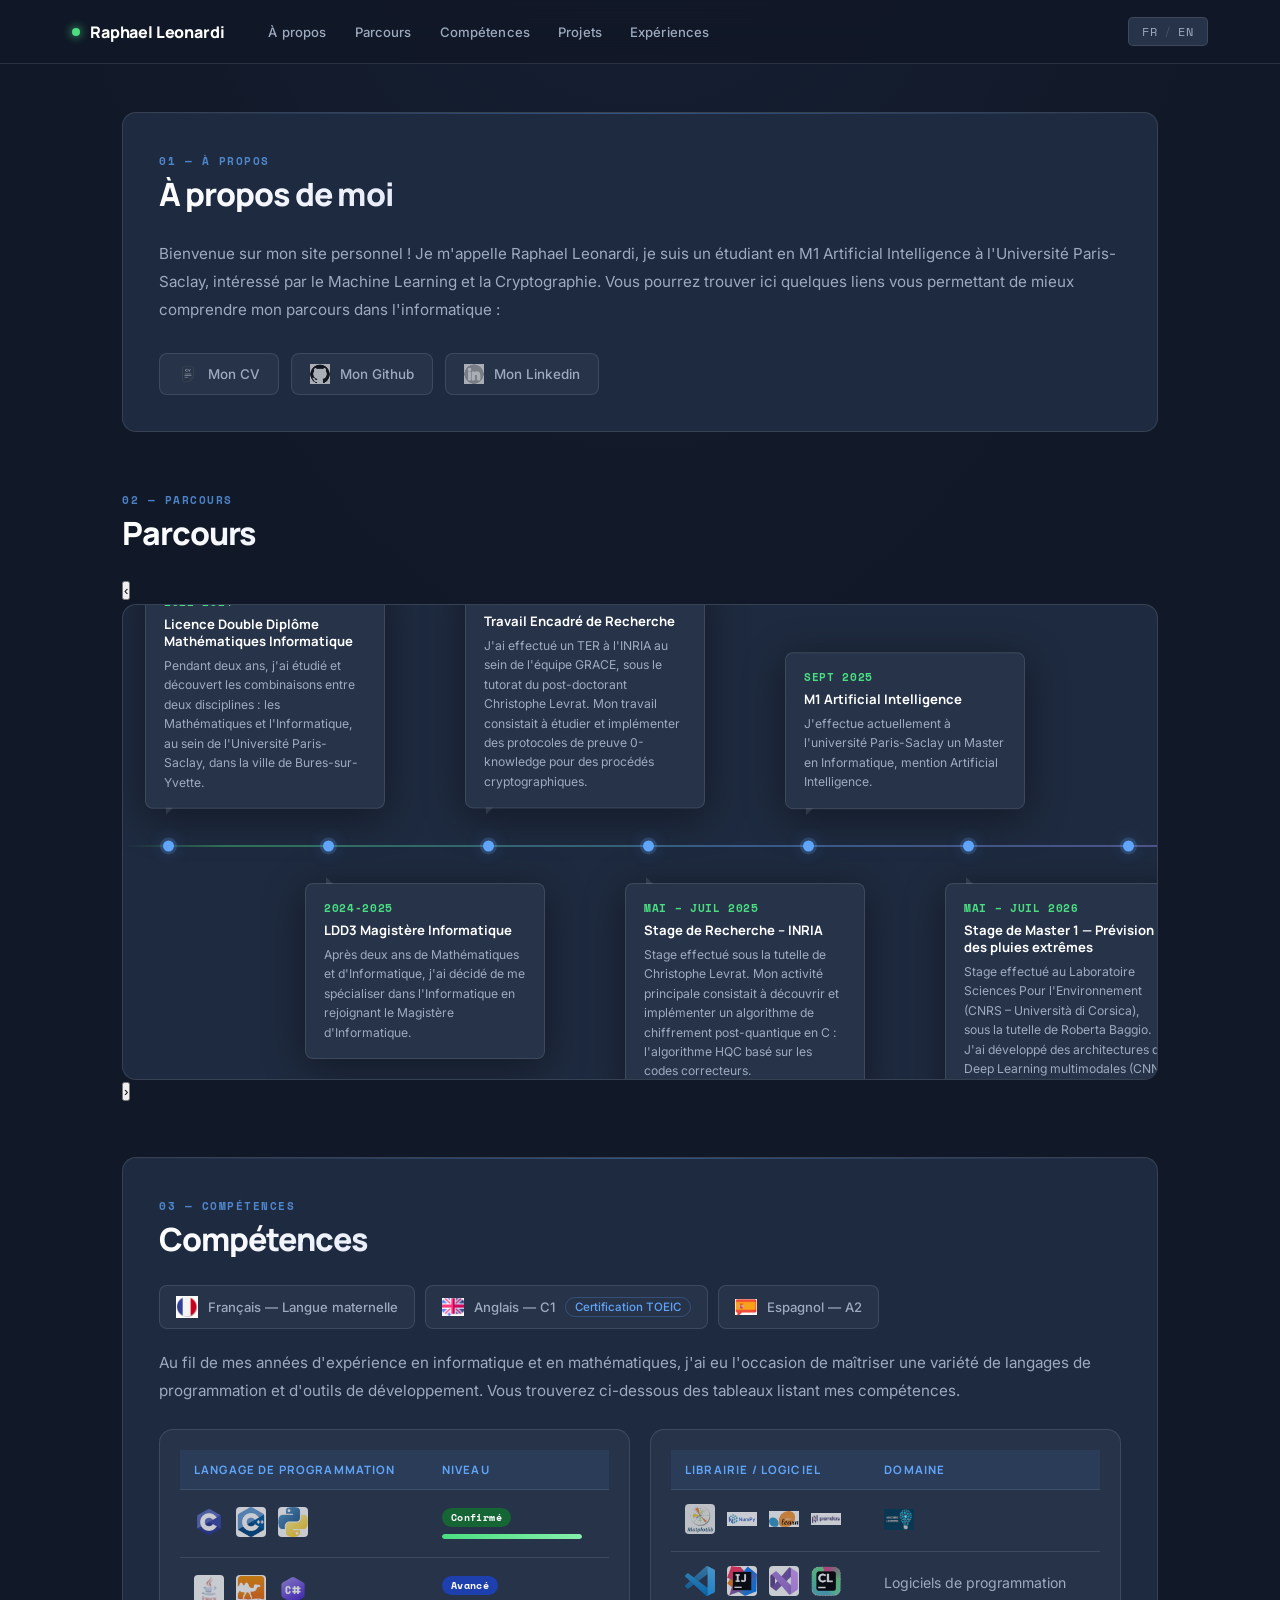
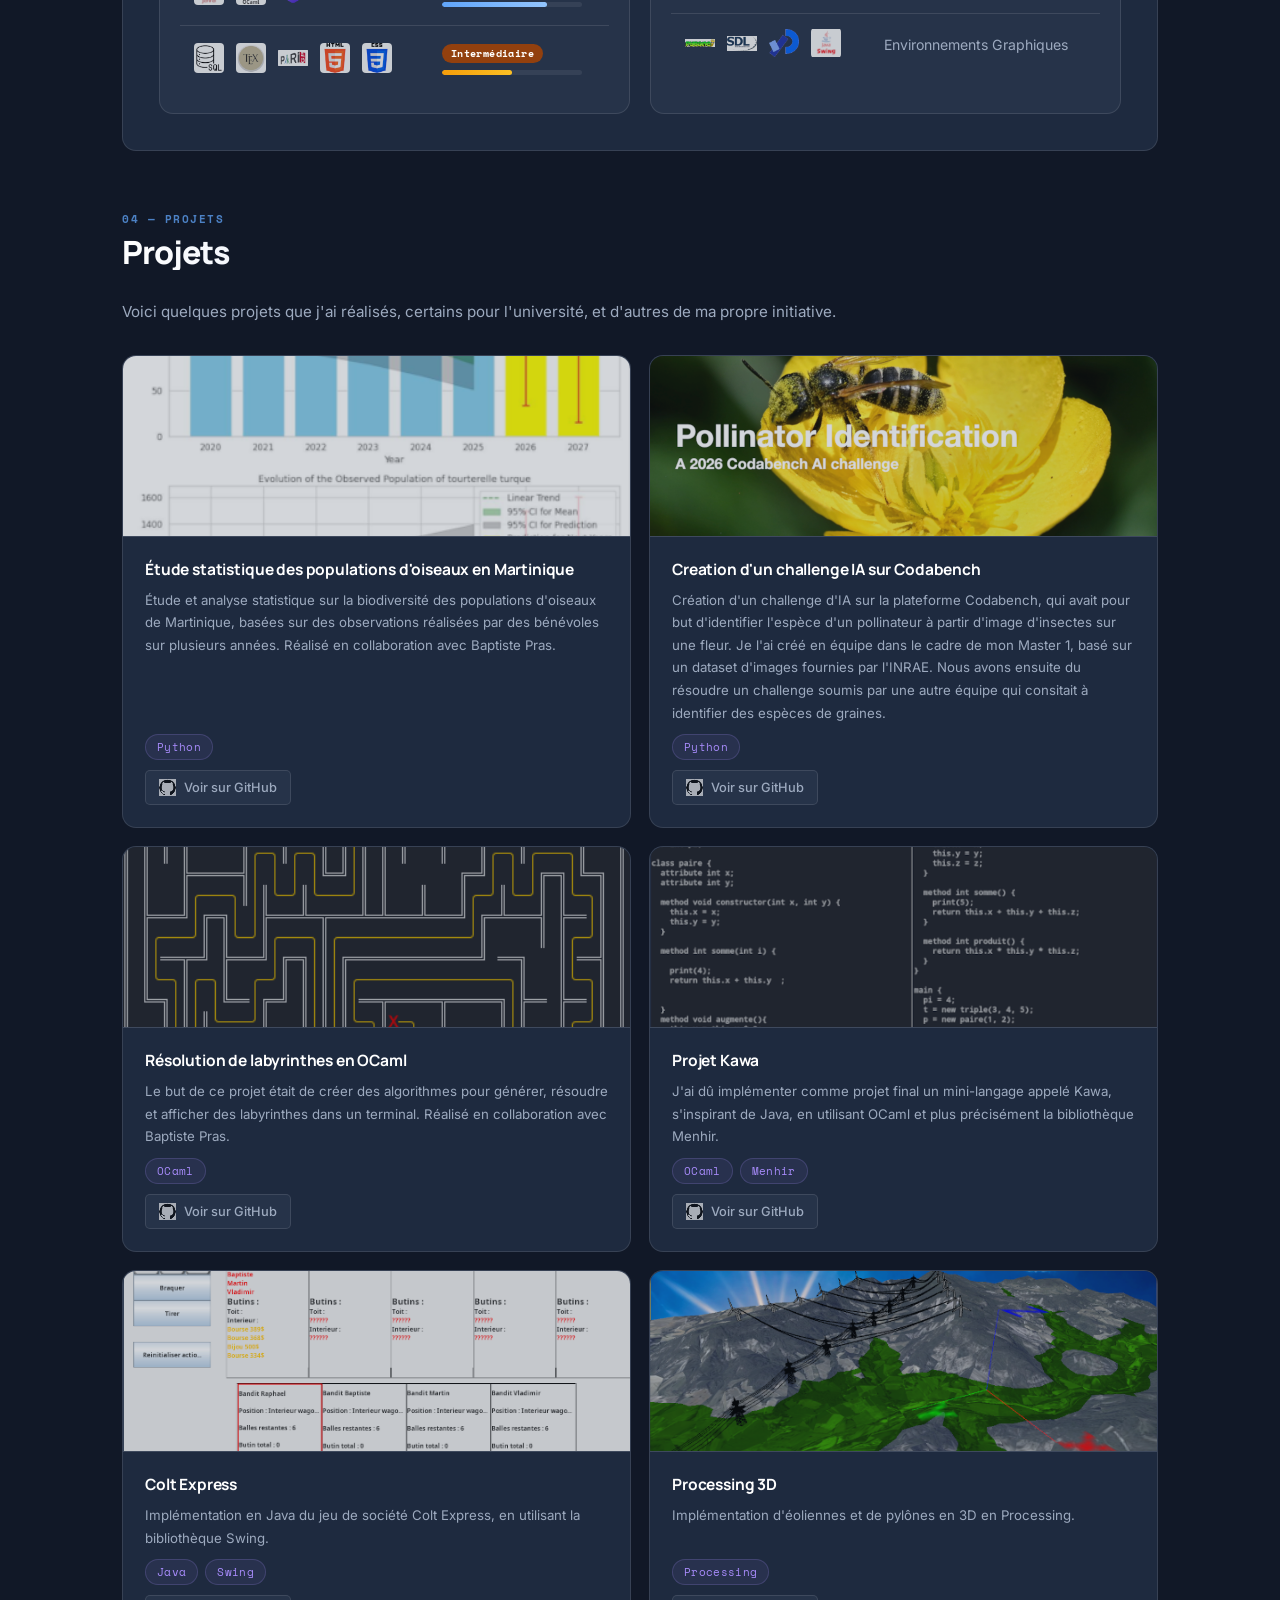
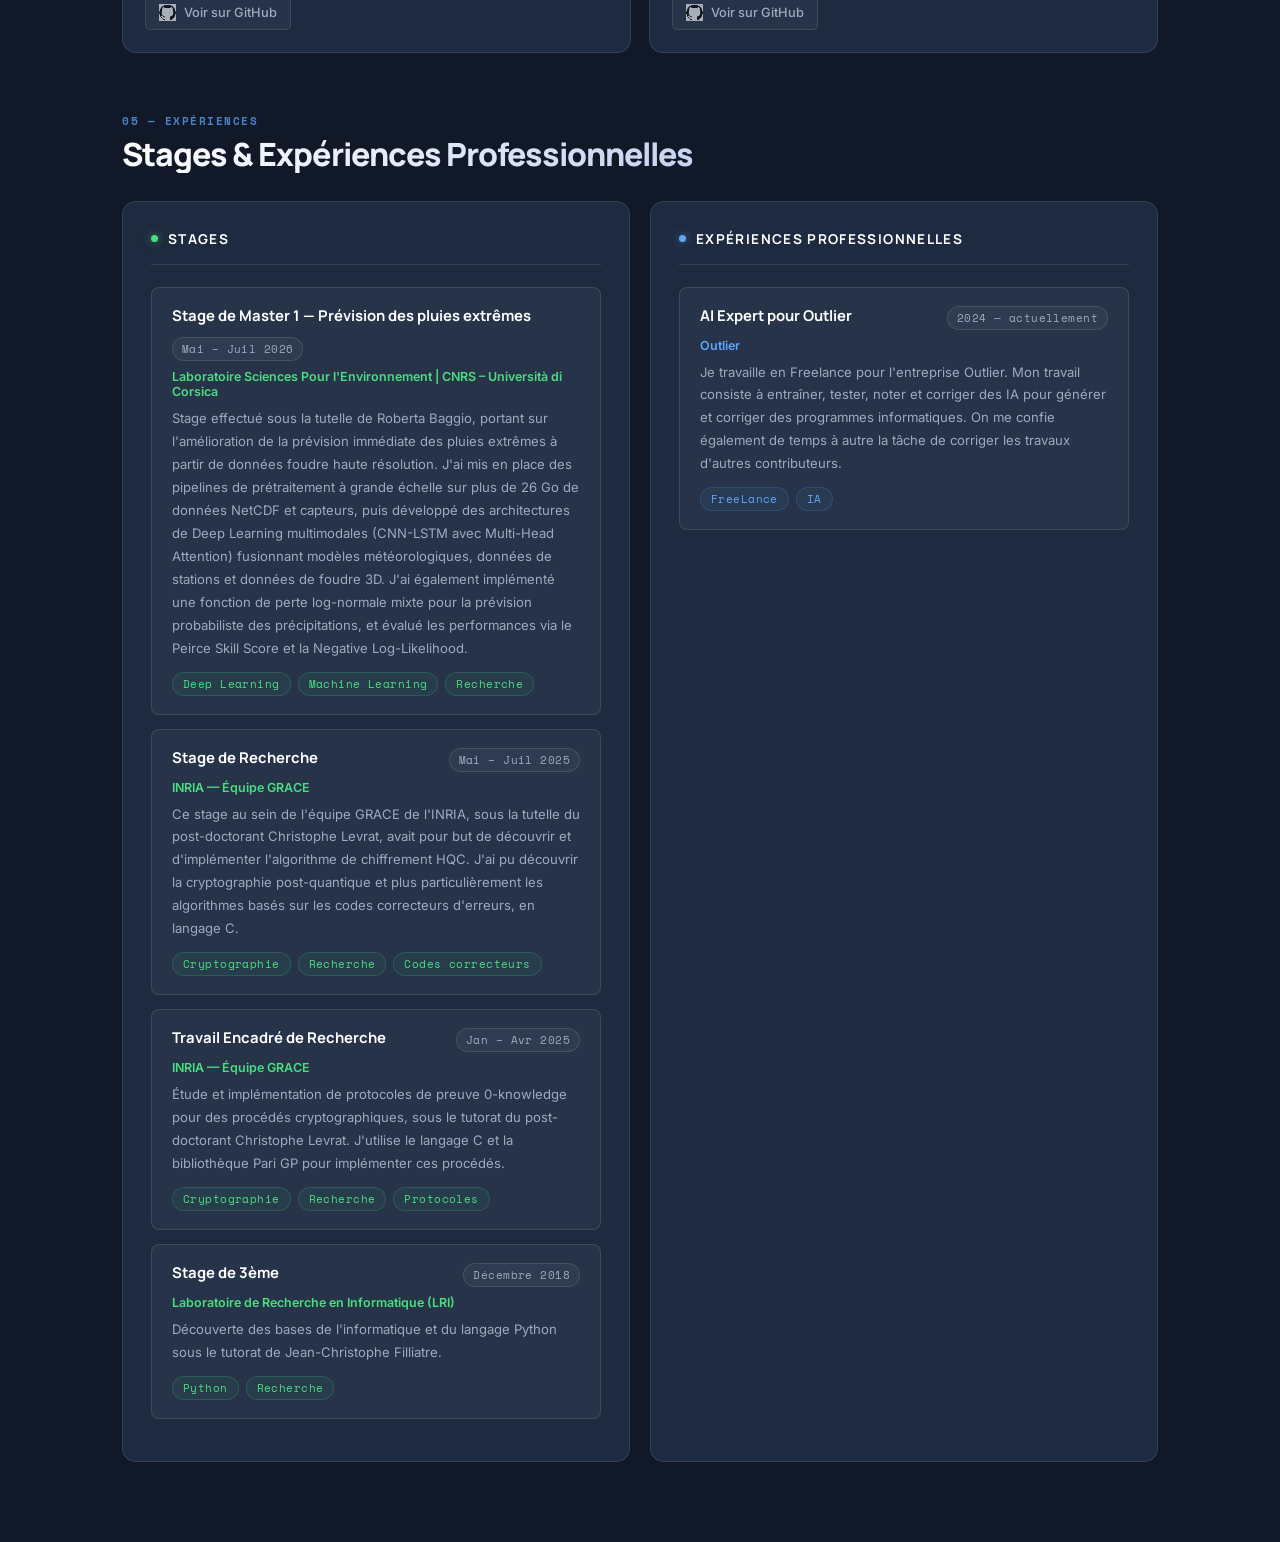
==== commit 65318528: "modification CV et ajout stage Corse" ====
--- a/index.html
+++ b/index.html
@@ -142,6 +142,18 @@
               </section>
             </div>
           </li>
+          <li>
+            <div>
+              <time data-translate>Mai – Juil 2026</time>
+              <strong data-translate>Stage de Master 1 — Prévision des pluies extrêmes</strong>
+              <section data-translate>
+                Stage effectué au Laboratoire Sciences Pour l'Environnement (CNRS – Università di Corsica), sous la
+                tutelle de Roberta Baggio. J'ai développé des architectures de Deep Learning multimodales (CNN-LSTM
+                avec Multi-Head Attention) pour améliorer la prévision immédiate des pluies extrêmes à partir de
+                données foudre haute résolution, de modèles météorologiques et de données de stations.
+              </section>
+            </div>
+          </li>
            
           
            
@@ -464,6 +476,30 @@
 
         <div class="experiences-column stages">
           <h2 data-translate>Stages</h2>
+
+          <div class="experience-card">
+            <div class="experience-header">
+              <h3 data-translate>Stage de Master 1 — Prévision des pluies extrêmes</h3>
+              <span class="experience-date" data-translate>Mai – Juil 2026</span>
+            </div>
+            <div class="experience-details">
+              <p class="experience-company" data-translate>Laboratoire Sciences Pour l'Environnement | CNRS – Università di Corsica</p>
+              <p class="experience-description" data-translate>
+                Stage effectué sous la tutelle de Roberta Baggio, portant sur l'amélioration de la prévision immédiate
+                des pluies extrêmes à partir de données foudre haute résolution. J'ai mis en place des pipelines de
+                prétraitement à grande échelle sur plus de 26 Go de données NetCDF et capteurs, puis développé des
+                architectures de Deep Learning multimodales (CNN-LSTM avec Multi-Head Attention) fusionnant modèles
+                météorologiques, données de stations et données de foudre 3D. J'ai également implémenté une fonction
+                de perte log-normale mixte pour la prévision probabiliste des précipitations, et évalué les
+                performances via le Peirce Skill Score et la Negative Log-Likelihood.
+              </p>
+              <div class="experience-skills">
+                <span class="skill-tag" data-translate>Deep Learning</span>
+                <span class="skill-tag" data-translate>Machine Learning</span>
+                <span class="skill-tag" data-translate>Recherche</span>
+              </div>
+            </div>
+          </div>
 
           <div class="experience-card">
             <div class="experience-header">
@@ -553,4 +589,4 @@
   </main>
 
 </body>
-</html>
+</html>
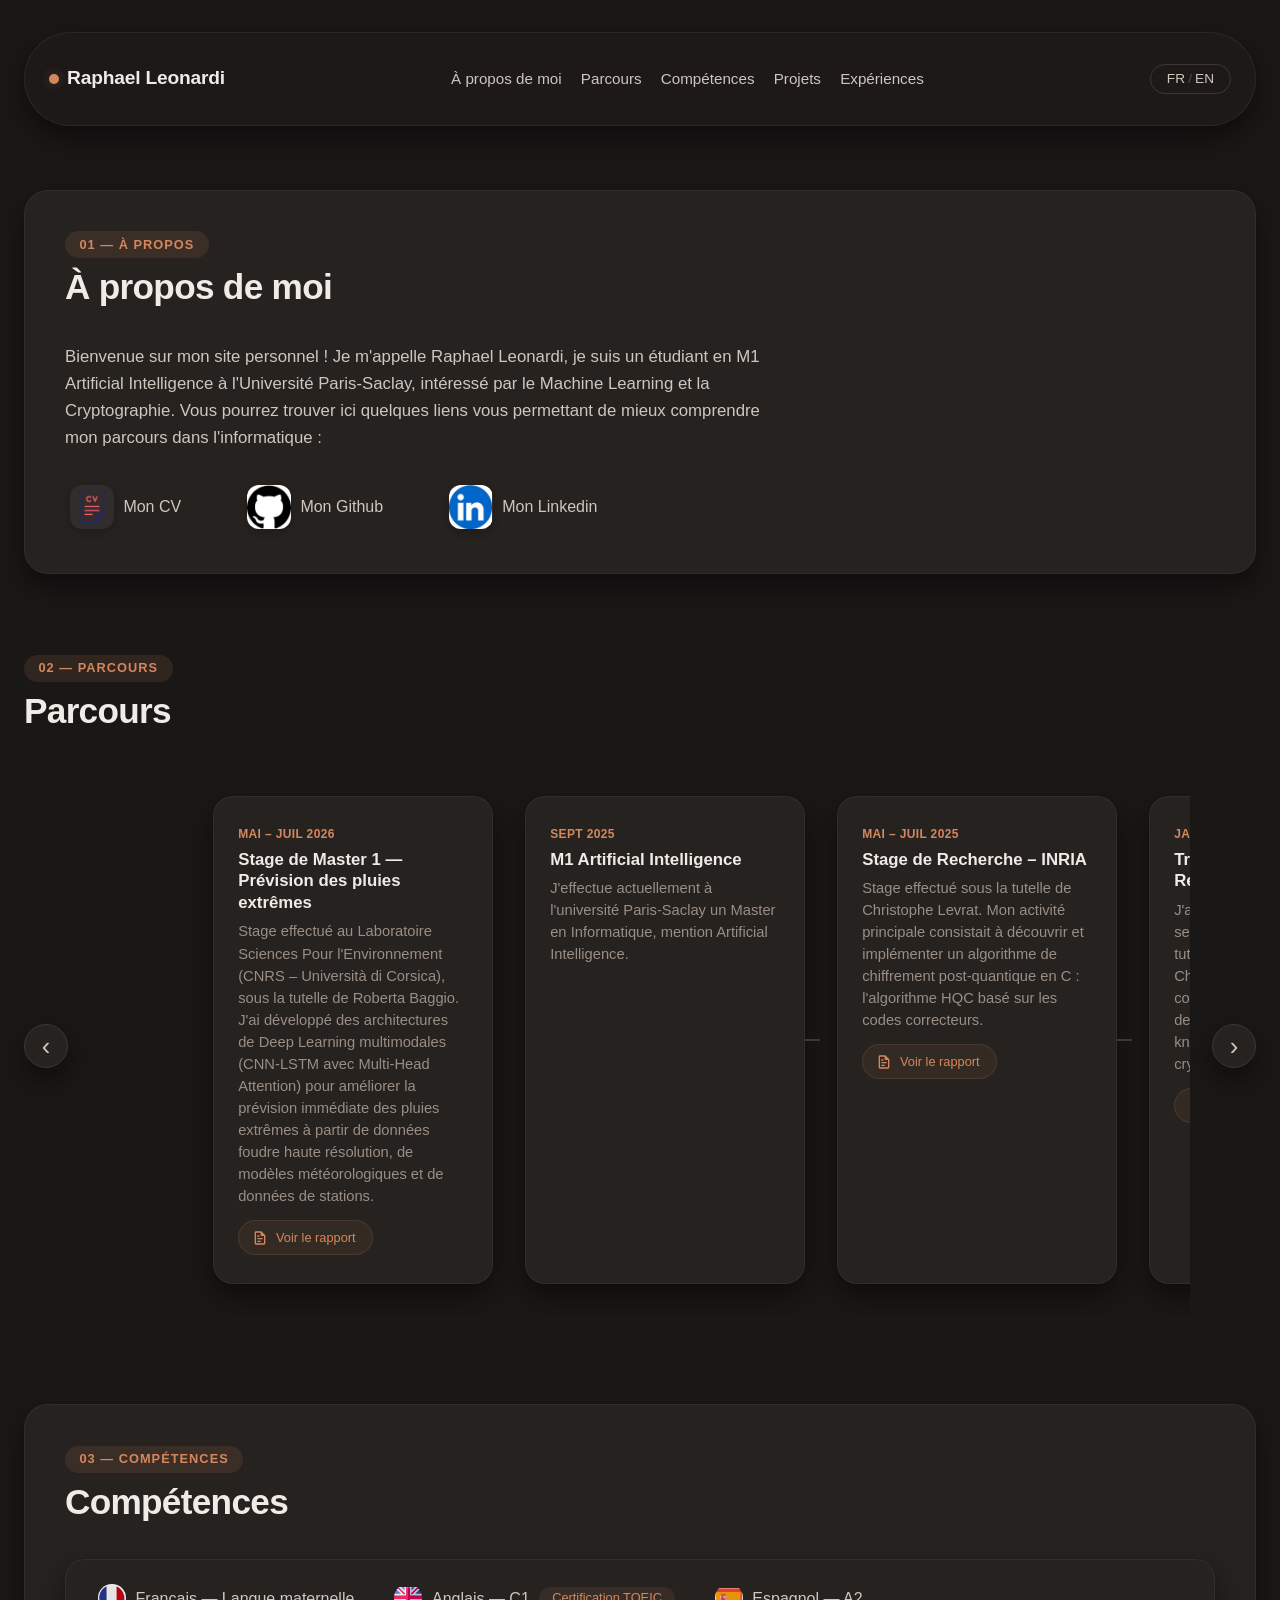
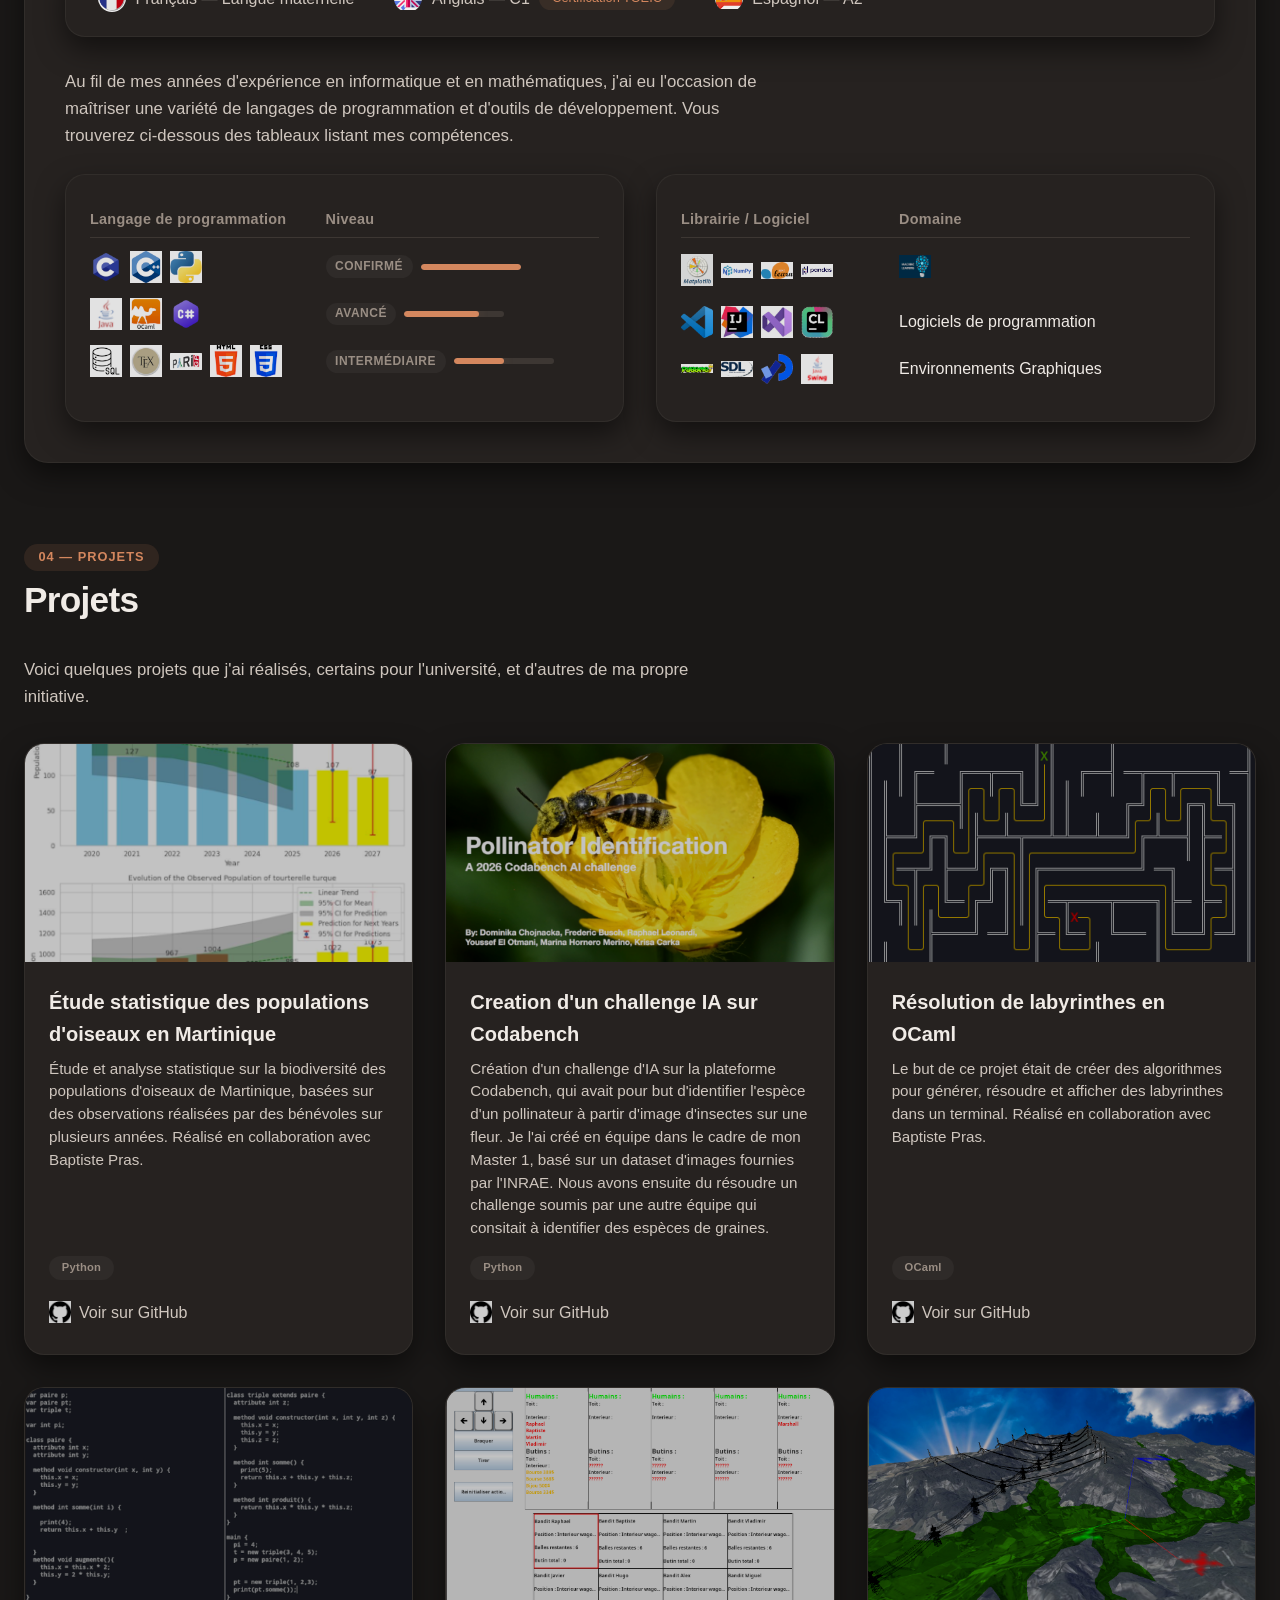
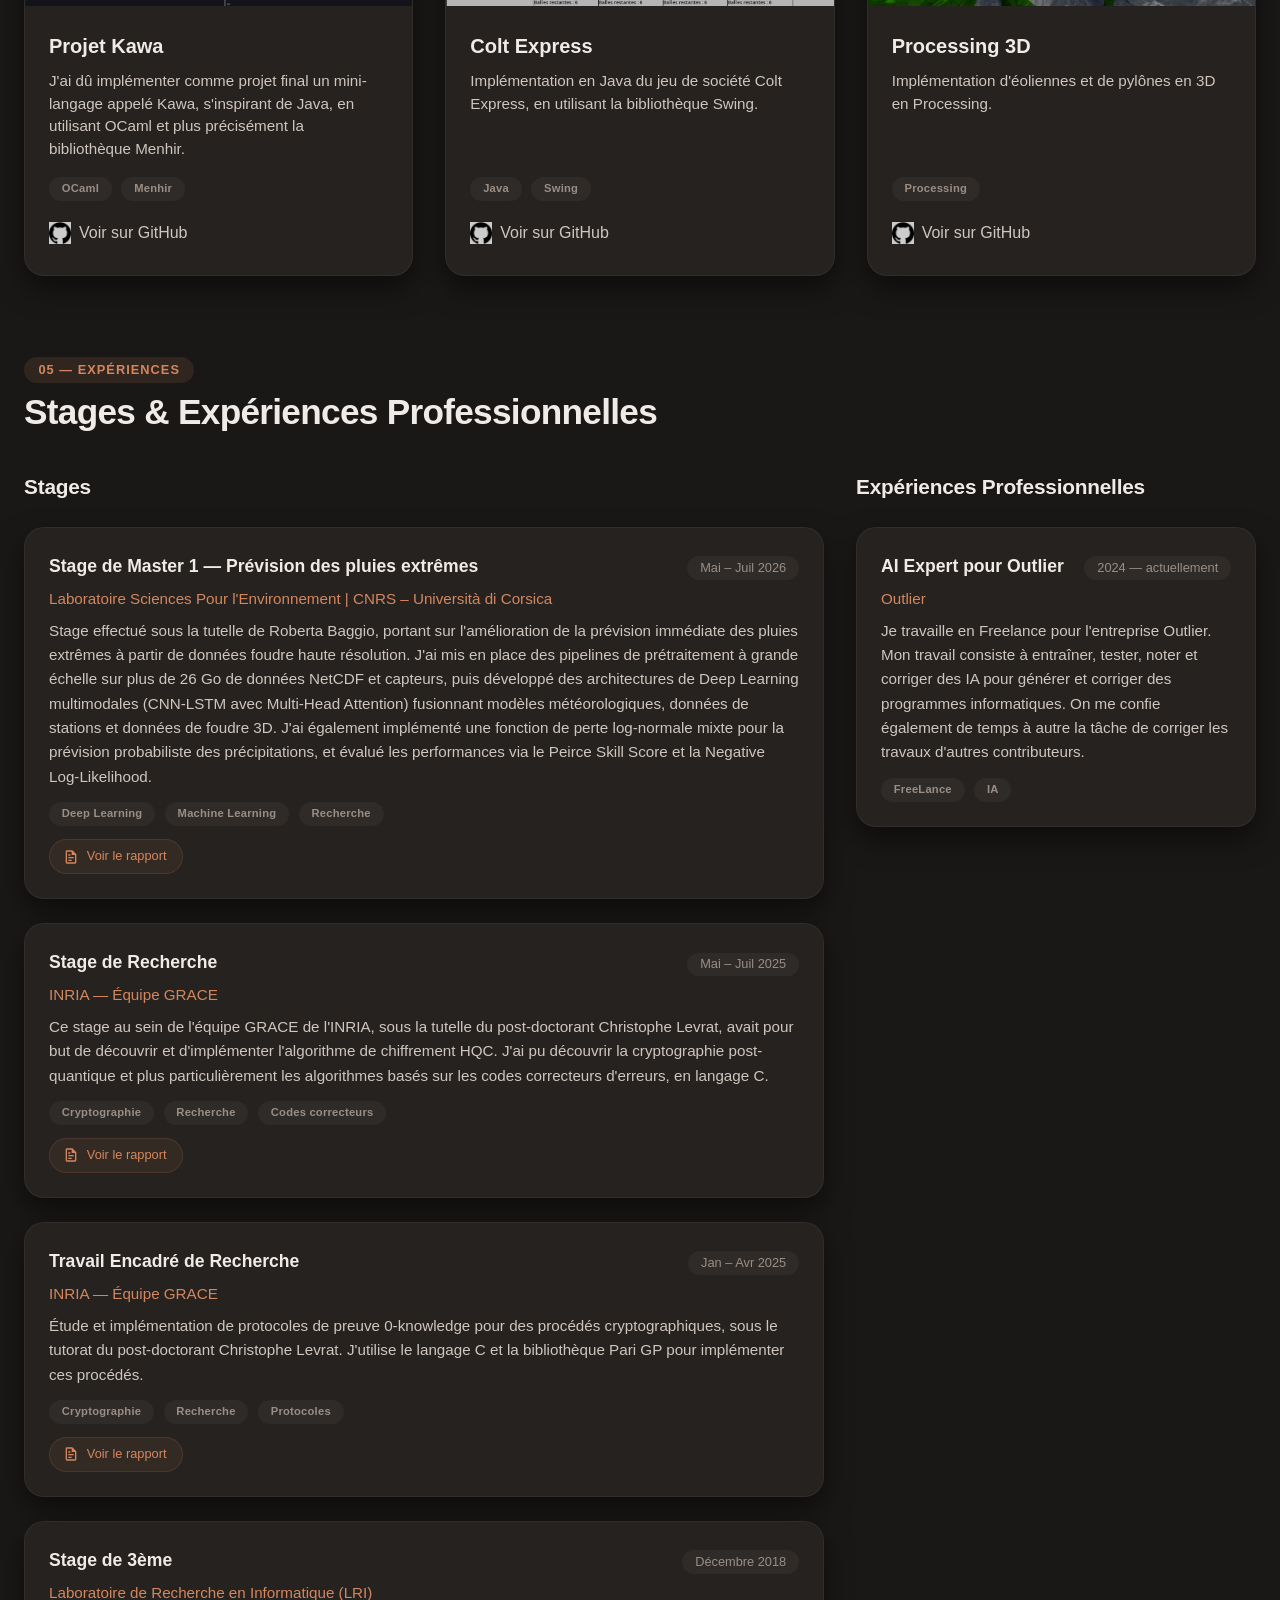
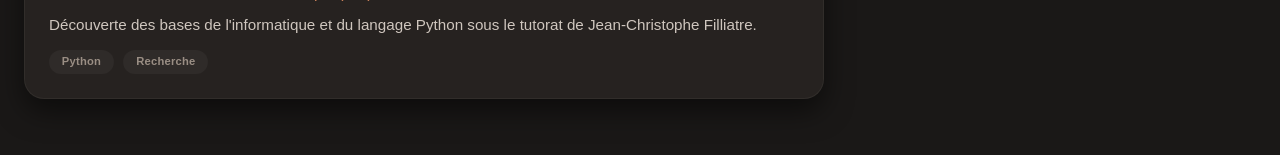
==== commit d2bb14df: "modification layout et ajout rapports" ====
--- a/index.html
+++ b/index.html
@@ -6,10 +6,7 @@
   <title>Raphael Leonardi</title>
 
   <link rel="stylesheet" href="style.css">
-  <link rel="stylesheet" href="timeLine.css">
-  <link rel="stylesheet" href="project.css">
-  <link rel="stylesheet" href="buttonStyle.css">
-  <link rel="stylesheet" href="experiences.css">
+  
 
   <div id="google_translate_element" style="display:none;"></div>
   <script type="text/javascript"
@@ -31,7 +28,7 @@
 
       <nav>
         <ul id="menu">
-          <li><a href="#welcId"><p data-translate>À propos</p></a></li>
+          <li><a href="#welcId"><p data-translate>À propos de moi</p></a></li>
           <li><a href="#edId"><p data-translate>Parcours</p></a></li>
           <li><a href="#skillsId"><p data-translate>Compétences</p></a></li>
           <li><a href="#projects"><p data-translate>Projets</p></a></li>
@@ -119,6 +116,14 @@
                 Levrat. Mon travail consistait à étudier et implémenter des protocoles de preuve 0-knowledge pour des
                 procédés cryptographiques.
               </section>
+              <!-- BOUTON RAPPORT DANS LA FRISE -->
+              <a href="rapports/rapportTER.pdf" target="_blank" class="timeline-report-btn">
+                <svg viewBox="0 0 24 24" width="16" height="16">
+                  <path d="M14 2H6a2 2 0 0 0-2 2v16a2 2 0 0 0 2 2h12a2 2 0 0 0 2-2V8l-6-6zM6 20V4h7v5h5v11H6z"/>
+                  <path d="M8 12h8v2H8zm0 4h5v2H8zm0-8h3v2H8z"/>
+                </svg>
+                <span data-translate>Voir le rapport</span>
+              </a>
             </div>
           </li>
           <li>
@@ -130,6 +135,14 @@
                 implémenter un algorithme de chiffrement post-quantique en C : l'algorithme HQC basé sur les codes
                 correcteurs.
               </section>
+              <!-- BOUTON RAPPORT DANS LA FRISE -->
+              <a href="rapports/rapportMag.pdf" target="_blank" class="timeline-report-btn">
+                <svg viewBox="0 0 24 24" width="16" height="16">
+                  <path d="M14 2H6a2 2 0 0 0-2 2v16a2 2 0 0 0 2 2h12a2 2 0 0 0 2-2V8l-6-6zM6 20V4h7v5h5v11H6z"/>
+                  <path d="M8 12h8v2H8zm0 4h5v2H8zm0-8h3v2H8z"/>
+                </svg>
+                <span data-translate>Voir le rapport</span>
+              </a>
             </div>
           </li>
           <li>
@@ -152,12 +165,19 @@
                 avec Multi-Head Attention) pour améliorer la prévision immédiate des pluies extrêmes à partir de
                 données foudre haute résolution, de modèles météorologiques et de données de stations.
               </section>
+              <!-- BOUTON RAPPORT DANS LA FRISE -->
+              <a href="rapports/rapportM1.pdf" target="_blank" class="timeline-report-btn">
+                <svg viewBox="0 0 24 24" width="16" height="16">
+                  <path d="M14 2H6a2 2 0 0 0-2 2v16a2 2 0 0 0 2 2h12a2 2 0 0 0 2-2V8l-6-6zM6 20V4h7v5h5v11H6z"/>
+                  <path d="M8 12h8v2H8zm0 4h5v2H8zm0-8h3v2H8z"/>
+                </svg>
+                <span data-translate>Voir le rapport</span>
+              </a>
             </div>
           </li>
            
           
            
-          <li></li>
         </ol>
       </div>
       <button class="timeline-arrow right" onclick="scrollTimeline(300)">&#8250;</button>
@@ -498,6 +518,14 @@
                 <span class="skill-tag" data-translate>Machine Learning</span>
                 <span class="skill-tag" data-translate>Recherche</span>
               </div>
+              <!-- BOUTON RAPPORT DANS LES EXPÉRIENCES -->
+              <a href="rapports/rapportM1.pdf" target="_blank" class="experience-report-btn">
+                <svg viewBox="0 0 24 24" width="16" height="16">
+                  <path d="M14 2H6a2 2 0 0 0-2 2v16a2 2 0 0 0 2 2h12a2 2 0 0 0 2-2V8l-6-6zM6 20V4h7v5h5v11H6z"/>
+                  <path d="M8 12h8v2H8zm0 4h5v2H8zm0-8h3v2H8z"/>
+                </svg>
+                <span data-translate>Voir le rapport</span>
+              </a>
             </div>
           </div>
 
@@ -519,6 +547,14 @@
                 <span class="skill-tag" data-translate>Recherche</span>
                 <span class="skill-tag" data-translate>Codes correcteurs</span>
               </div>
+              <!-- BOUTON RAPPORT DANS LES EXPÉRIENCES -->
+              <a href="rapports/rapportMag.pdf" target="_blank" class="experience-report-btn">
+                <svg viewBox="0 0 24 24" width="16" height="16">
+                  <path d="M14 2H6a2 2 0 0 0-2 2v16a2 2 0 0 0 2 2h12a2 2 0 0 0 2-2V8l-6-6zM6 20V4h7v5h5v11H6z"/>
+                  <path d="M8 12h8v2H8zm0 4h5v2H8zm0-8h3v2H8z"/>
+                </svg>
+                <span data-translate>Voir le rapport</span>
+              </a>
             </div>
           </div>
 
@@ -539,6 +575,14 @@
                 <span class="skill-tag" data-translate>Recherche</span>
                 <span class="skill-tag" data-translate>Protocoles</span>
               </div>
+              <!-- BOUTON RAPPORT DANS LES EXPÉRIENCES -->
+              <a href="rapports/rapportTER.pdf" target="_blank" class="experience-report-btn">
+                <svg viewBox="0 0 24 24" width="16" height="16">
+                  <path d="M14 2H6a2 2 0 0 0-2 2v16a2 2 0 0 0 2 2h12a2 2 0 0 0 2-2V8l-6-6zM6 20V4h7v5h5v11H6z"/>
+                  <path d="M8 12h8v2H8zm0 4h5v2H8zm0-8h3v2H8z"/>
+                </svg>
+                <span data-translate>Voir le rapport</span>
+              </a>
             </div>
           </div>
 
--- a/style.css
+++ b/style.css
@@ -1,906 +1,920 @@
-/* ═══════════════════════════════════════════════
-   FONTS
-═══════════════════════════════════════════════ */
-@import url('https://fonts.googleapis.com/css2?family=Space+Mono:wght@400;700&family=Space+Grotesk:wght@400;600;700;800&family=Inter:wght@300;400;500;600&family=Manrope:wght@600;700;800&display=swap');
-@font-face {
-  font-family: "Glacial";
-  src: url("fonts/GlacialIndifference-Bold.otf");
-}
-@font-face {
-  font-family: "BrushScript";
-  src: url("fonts/BrushScriptStd.otf");
-}
-
-/* ═══════════════════════════════════════════════
-   RESET & TOKENS
-═══════════════════════════════════════════════ */
-*, *::before, *::after {
+/* ========================================================
+   RESET & VARIABLES — édition "Dark Elegance"
+   ======================================================== */
+*,
+*::before,
+*::after {
   margin: 0;
   padding: 0;
   box-sizing: border-box;
 }
 
 :root {
-  --nav-h: 64px;
-
-  --bg:          #111827;
-  --bg-2:        #1a2336;
-  --surface:     #1e2a3f;
-  --surface-2:   #263349;
-  --border:      rgba(255,255,255,0.11);
-
-  --accent-green:  #4ade80;
-  --accent-blue:   #60a5fa;
-  --accent-purple: #a78bfa;
-  --accent-orange: #fb923c;
-
-  --text:     #f0f2f8;
-  --text-dim: #9daabf;
-
-  --r:    14px;
-  --r-sm: 8px;
-  --r-xs: 5px;
-
-  --shadow-card: 0 8px 40px rgba(0,0,0,0.4);
-}
-
-html { scroll-behavior: smooth; }
+  --bg-body: #1a1817;
+  --bg-card: #262220;
+  --bg-nav: rgba(30, 27, 25, 0.85);
+  --text-primary: #f0ebe6;
+  --text-secondary: #cfc6be;
+  --text-muted: #9a8e84;
+  --border-light: #3d3733;
+  --accent: #d4875e;
+  --accent-hover: #e8a07a;
+  --shadow-soft: 0 12px 28px rgba(0, 0, 0, 0.5);
+  --shadow-hover: 0 22px 44px rgba(0, 0, 0, 0.65);
+  --radius-card: 24px;
+  --radius-btn: 40px;
+  --transition: 0.25s ease-in-out;
+  --font-sans: 'Inter', -apple-system, BlinkMacSystemFont, 'Segoe UI', Roboto, Helvetica, Arial, sans-serif;
+}
+
+/* ========================================================
+   GLOBAL
+   ======================================================== */
+html {
+  scroll-behavior: smooth;
+}
 
 body {
-  font-family: 'Inter', sans-serif;
-  background: var(--bg);
-  color: var(--text);
-  min-height: 100vh;
-  background-image: radial-gradient(ellipse 80% 50% at 50% -20%, rgba(96,165,250,0.10) 0%, transparent 70%);
-}
-
-/* ═══════════════════════════════════════════════
+  background-color: var(--bg-body);
+  color: var(--text-primary);
+  font-family: var(--font-sans);
+  line-height: 1.6;
+  padding: 2rem 1.5rem;
+  max-width: 1280px;
+  margin: 0 auto;
+  -webkit-font-smoothing: antialiased;
+}
+
+/* ========================================================
    NAVBAR
-═══════════════════════════════════════════════ */
+   ======================================================== */
 .navbar {
-  position: fixed;
-  top: 0; left: 0; right: 0;
-  height: var(--nav-h);
-  z-index: 1000;
-  background: rgba(17,24,39,0.90);
+  background: var(--bg-nav);
   backdrop-filter: blur(16px);
   -webkit-backdrop-filter: blur(16px);
-  border-bottom: 1px solid var(--border);
+  border-radius: 60px;
+  padding: 0.5rem 1.5rem;
+  margin-bottom: 4rem;
+  box-shadow: var(--shadow-soft);
+  border: 1px solid rgba(255, 245, 235, 0.06);
+  position: sticky;
+  top: 1.5rem;
+  z-index: 100;
 }
 
 .navbar-inner {
-  max-width: 1200px;
-  margin: 0 auto;
-  height: 100%;
-  display: flex;
-  align-items: center;
-  gap: 32px;
-  padding: 0 32px;
+  display: flex;
+  align-items: center;
+  justify-content: space-between;
+  flex-wrap: wrap;
+  gap: 0.75rem 1.5rem;
 }
 
 .navbar-brand {
   display: flex;
   align-items: center;
-  gap: 10px;
+  gap: 0.5rem;
+  font-weight: 600;
+  font-size: 1.2rem;
+  letter-spacing: -0.01em;
+  color: var(--text-primary);
+}
+
+.brand-dot {
+  display: inline-block;
+  width: 10px;
+  height: 10px;
+  background: var(--accent);
+  border-radius: 50%;
   flex-shrink: 0;
-}
-
-.brand-dot {
-  width: 8px;
-  height: 8px;
-  border-radius: 50%;
-  background: var(--accent-green);
-  box-shadow: 0 0 10px var(--accent-green);
-  animation: pulse-dot 2.5s ease-in-out infinite;
-}
-
-@keyframes pulse-dot {
-  0%, 100% { box-shadow: 0 0 6px var(--accent-green); }
-  50%       { box-shadow: 0 0 14px var(--accent-green), 0 0 28px rgba(74,222,128,0.3); }
-}
-
-#nom {
-  font-family: 'Manrope', sans-serif;
-  font-weight: 800;
-  font-size: 1rem;
-  color: white;
-  letter-spacing: -0.01em;
-  white-space: nowrap;
+  box-shadow: 0 0 12px rgba(212, 135, 94, 0.3);
+}
+
+#menu {
+  display: flex;
+  list-style: none;
+  gap: 0.5rem 1.2rem;
+  flex-wrap: wrap;
+  align-items: center;
+}
+
+#menu li a {
+  text-decoration: none;
+  color: var(--text-secondary);
+  font-weight: 500;
+  font-size: 0.95rem;
+  padding: 0.4rem 0.6rem;
+  border-radius: 40px;
+  transition: var(--transition);
+}
+
+#menu li a:hover {
+  background: rgba(212, 135, 94, 0.12);
+  color: var(--accent);
+}
+
+#menu li a p {
   margin: 0;
 }
 
-nav { flex: 1; }
-
-#menu {
-  list-style: none;
-  display: flex;
-  align-items: center;
-  gap: 4px;
-  margin: 0; padding: 0;
-}
-
-#menu li { display: block; }
-
-#menu a {
-  display: flex;
-  align-items: center;
+.language-btn {
+  background: transparent;
+  border: 1px solid var(--border-light);
+  border-radius: var(--radius-btn);
+  padding: 0.4rem 1rem;
+  font-weight: 500;
+  font-size: 0.85rem;
+  color: var(--text-secondary);
+  cursor: pointer;
+  display: flex;
+  align-items: center;
+  gap: 0.2rem;
+  transition: var(--transition);
+}
+
+.language-btn:hover {
+  background: var(--accent);
+  color: var(--text-primary);
+  border-color: var(--accent);
+}
+
+.lang-divider {
+  opacity: 0.3;
+  font-weight: 300;
+}
+
+/* ========================================================
+   CONTENT
+   ======================================================== */
+.content {
+  display: flex;
+  flex-direction: column;
+  gap: 5rem;
+}
+
+/* ========================================================
+   SECTIONS GLOBAL
+   ======================================================== */
+section {
+  scroll-margin-top: 7rem;
+}
+
+.section-header {
+  margin-bottom: 2.25rem;
+}
+
+.section-tag {
+  display: inline-block;
+  font-size: 0.8rem;
+  font-weight: 600;
+  text-transform: uppercase;
+  letter-spacing: 0.08em;
+  color: var(--accent);
+  background: rgba(212, 135, 94, 0.12);
+  padding: 0.2rem 0.9rem;
+  border-radius: 40px;
+  margin-bottom: 0.5rem;
+}
+
+.styled-title {
+  font-size: 2.2rem;
+  font-weight: 700;
+  letter-spacing: -0.02em;
+  line-height: 1.2;
+  color: var(--text-primary);
+}
+
+.textNoir {
+  color: var(--text-secondary);
+  max-width: 720px;
+  font-size: 1.05rem;
+  margin: 1rem 0 1.5rem 0;
+}
+
+/* ========================================================
+   CARTE "À PROPOS"
+   ======================================================== */
+.card {
+  background: var(--bg-card);
+  border-radius: var(--radius-card);
+  padding: 2.5rem 2.5rem;
+  box-shadow: var(--shadow-soft);
+  border: 1px solid rgba(255, 245, 235, 0.05);
+}
+
+.icon-container {
+  display: flex;
+  flex-wrap: wrap;
+  gap: 2rem 3rem;
+  margin-top: 1.75rem;
+}
+
+.icon-container a {
+  display: flex;
+  align-items: center;
+  gap: 0.6rem;
   text-decoration: none;
-  color: var(--text-dim);
-  font-size: 0.82rem;
+  color: var(--text-secondary);
   font-weight: 500;
-  font-family: 'Inter', sans-serif;
-  padding: 6px 12px;
-  border-radius: var(--r-xs);
-  transition: color 0.2s, background 0.2s;
-  letter-spacing: 0.01em;
-}
-
-#menu a p {
-  margin: 0;
-  color: inherit;
-  font-size: inherit;
-  font-family: inherit;
-  font-weight: inherit;
-}
-
-#menu a:hover {
-  color: white;
-  background: rgba(255,255,255,0.06);
-  text-decoration: none;
-  transform: none;
-}
-
-#menu li:hover {
-  transform: none;
-  text-decoration: none;
-  cursor: pointer;
-}
-
-.language-btn {
-  display: flex;
-  align-items: center;
-  gap: 5px;
-  margin-left: auto;
-  flex-shrink: 0;
-  background: var(--surface-2);
-  border: 1px solid var(--border);
-  border-radius: var(--r-xs);
-  padding: 5px 13px;
-  cursor: pointer;
-  font-family: 'Space Mono', monospace;
-  font-size: 0.72rem;
-  color: var(--text-dim);
-  letter-spacing: 0.08em;
-  transition: border-color 0.2s, color 0.2s, background 0.2s;
-  backdrop-filter: none;
-}
-
-.language-btn:hover {
-  border-color: var(--accent-green);
-  color: var(--accent-green);
-  background: rgba(74,222,128,0.05);
-  transform: none;
-  box-shadow: none;
-}
-
-.language-btn:active { opacity: 0.7; }
-
-.lang-text { opacity: 1; transition: color 0.2s; display: inline-block; }
-.lang-divider { color: rgba(255,255,255,0.15); margin: 0 1px; }
-
-.language-btn:hover .lang-text:first-child { color: var(--accent-green); }
-.language-btn:hover .lang-text:last-child  { color: var(--accent-blue);  }
-
-/* ═══════════════════════════════════════════════
-   LAYOUT
-═══════════════════════════════════════════════ */
-.content {
+  transition: var(--transition);
+  border-radius: 40px;
+  padding: 0.3rem 0.8rem 0.3rem 0.3rem;
+}
+
+.icon-container a:hover {
+  background: rgba(212, 135, 94, 0.08);
+  color: var(--accent);
+}
+
+.cv-thumbnail {
+  width: 44px;
+  height: 44px;
+  object-fit: contain;
+  border-radius: 12px;
+  background: rgba(255, 255, 255, 0.05);
+  box-shadow: 0 4px 8px rgba(0, 0, 0, 0.2);
+  transition: var(--transition);
+}
+
+.icon-container a:hover .cv-thumbnail {
+  transform: scale(1.04);
+  filter: brightness(1.1);
+}
+
+/* ========================================================
+   TIMELINE — FRISE HORIZONTALE CENTRÉE
+   ======================================================== */
+.timeline-wrapper {
+  position: relative;
+  display: flex;
+  align-items: center;
+  justify-content: center;
+  gap: 0.5rem;
+  padding: 0.5rem 0;
+}
+
+.timeline {
+  overflow-x: auto;
+  padding: 1.2rem 0.2rem 2rem 0.2rem;
+  scroll-behavior: smooth;
+  -webkit-overflow-scrolling: touch;
+  flex: 1;
   max-width: 1100px;
   margin: 0 auto;
-  padding: calc(var(--nav-h) + 48px) 32px 80px;
+  scrollbar-width: thin;
+  scrollbar-color: var(--border-light) transparent;
+}
+
+.timeline::-webkit-scrollbar {
+  height: 6px;
+}
+.timeline::-webkit-scrollbar-track {
+  background: transparent;
+}
+.timeline::-webkit-scrollbar-thumb {
+  background: var(--border-light);
+  border-radius: 12px;
+}
+
+.timeline ol {
+  display: flex;
+  flex-direction: row-reverse;
+  gap: 2rem;
+  list-style: none;
+  padding: 0;
+  margin: 0;
+  width: max-content;
+}
+
+.timeline ol li {
+  flex: 0 0 280px;
+  max-width: 300px;
+  background: var(--bg-card);
+  border-radius: 20px;
+  padding: 1.75rem 1.5rem;
+  box-shadow: var(--shadow-soft);
+  border: 1px solid rgba(255, 245, 235, 0.05);
+  transition: var(--transition);
+  position: relative;
   display: flex;
   flex-direction: column;
-  gap: 56px;
-}
-
-/* ═══════════════════════════════════════════════
-   SECTION HEADERS
-═══════════════════════════════════════════════ */
-.section-header { margin-bottom: 28px; }
-
-.section-tag {
-  display: inline-block;
-  font-family: 'Space Mono', monospace;
-  font-size: 0.68rem;
-  font-weight: 700;
-  color: var(--accent-blue);
-  letter-spacing: 0.14em;
+}
+
+.timeline ol li::after {
+  content: '';
+  position: absolute;
+  top: 50%;
+  right: -1rem;
+  width: 1rem;
+  height: 2px;
+  background: var(--border-light);
+  transform: translateY(-50%);
+}
+
+.timeline ol li:last-child::after {
+  display: none;
+}
+
+.timeline ol li:hover {
+  box-shadow: var(--shadow-hover);
+  transform: translateY(-3px);
+  border-color: rgba(212, 135, 94, 0.15);
+}
+
+.timeline ol li time {
+  display: block;
+  font-size: 0.75rem;
+  font-weight: 600;
+  color: var(--accent);
+  letter-spacing: 0.03em;
   text-transform: uppercase;
-  margin-bottom: 8px;
-  opacity: 0.75;
-}
-
-.styled-title {
-  font-family: 'Manrope', sans-serif;
-  font-weight: 800;
-  font-size: 2rem;
-  letter-spacing: -0.03em;
-  line-height: 1.1;
-  background: linear-gradient(110deg, #ffffff 0%, #c7d4f0 55%, var(--accent-blue) 100%);
-  -webkit-background-clip: text;
-  -webkit-text-fill-color: transparent;
-  background-clip: text;
-  border: none;
-  box-shadow: none;
-  padding: 0;
-  border-radius: 0;
+  margin-bottom: 0.3rem;
+}
+
+.timeline ol li strong {
   display: block;
+  font-size: 1.05rem;
+  margin-bottom: 0.4rem;
+  color: var(--text-primary);
+  line-height: 1.3;
+}
+
+.timeline ol li section {
+  font-size: 0.92rem;
+  color: var(--text-muted);
+  line-height: 1.5;
+  flex: 1;
+}
+
+/* ---- BOUTON RAPPORT DANS LA FRISE ---- */
+.timeline-report-btn {
+  display: inline-flex;
+  align-items: center;
+  gap: 0.5rem;
+  margin-top: 0.8rem;
+  padding: 0.4rem 1rem 0.4rem 0.8rem;
+  background: rgba(212, 135, 94, 0.08);
+  border: 1px solid rgba(212, 135, 94, 0.15);
+  border-radius: 40px;
+  color: var(--accent);
+  text-decoration: none;
+  font-size: 0.8rem;
+  font-weight: 500;
+  transition: var(--transition);
+  align-self: flex-start;
+}
+
+.timeline-report-btn:hover {
+  background: var(--accent);
+  color: var(--text-primary);
+  border-color: var(--accent);
+  transform: translateY(-1px);
+  box-shadow: 0 4px 16px rgba(212, 135, 94, 0.25);
+}
+
+.timeline-report-btn svg {
+  width: 16px;
+  height: 16px;
+  fill: currentColor;
+  flex-shrink: 0;
+}
+
+.timeline-arrow {
+  background: var(--bg-card);
+  border: 1px solid var(--border-light);
+  border-radius: 50%;
+  width: 44px;
+  height: 44px;
+  font-size: 1.6rem;
+  font-weight: 300;
+  color: var(--text-secondary);
+  cursor: pointer;
+  display: flex;
+  align-items: center;
+  justify-content: center;
+  flex-shrink: 0;
+  box-shadow: var(--shadow-soft);
+  transition: var(--transition);
+  z-index: 2;
+}
+
+.timeline-arrow:hover {
+  background: var(--accent);
+  color: var(--text-primary);
+  border-color: var(--accent);
+}
+
+/* ========================================================
+   COMPÉTENCES
+   ======================================================== */
+#langues {
+  display: flex;
+  flex-wrap: wrap;
+  gap: 1.5rem 2.5rem;
+  margin: 1.5rem 0 2rem 0;
+  background: var(--bg-card);
+  padding: 1.5rem 2rem;
+  border-radius: 20px;
+  box-shadow: var(--shadow-soft);
+  border: 1px solid rgba(255, 245, 235, 0.05);
+}
+
+.lang-item {
+  display: flex;
+  align-items: center;
+  gap: 0.6rem;
+  font-weight: 500;
+  color: var(--text-secondary);
+}
+
+.lang-item img {
+  width: 28px;
+  height: 28px;
+  object-fit: contain;
+  border-radius: 50%;
+  filter: brightness(0.9) contrast(1.1);
+}
+
+.cert-link {
+  font-size: 0.8rem;
+  font-weight: 500;
+  color: var(--accent);
+  text-decoration: none;
+  background: rgba(212, 135, 94, 0.1);
+  padding: 0.1rem 0.8rem;
+  border-radius: 40px;
+  transition: var(--transition);
+}
+
+.cert-link:hover {
+  background: var(--accent);
+  color: var(--text-primary);
+}
+
+#tableaux {
+  display: grid;
+  grid-template-columns: 1fr 1fr;
+  gap: 2rem;
+  margin-top: 1.5rem;
+}
+
+@media (max-width: 760px) {
+  #tableaux {
+    grid-template-columns: 1fr;
+    gap: 2rem;
+  }
+}
+
+.competence-table {
+  background: var(--bg-card);
+  border-radius: 20px;
+  padding: 1.5rem 1.5rem;
+  box-shadow: var(--shadow-soft);
+  border: 1px solid rgba(255, 245, 235, 0.05);
+}
+
+.competence-table table {
+  width: 100%;
+  border-collapse: separate;
+  border-spacing: 0 0.6rem;
+}
+
+.competence-table th {
   text-align: left;
-}
-
-/* ═══════════════════════════════════════════════
-   CARD WRAPPER
-═══════════════════════════════════════════════ */
-.card {
-  background: var(--surface);
-  border: 1px solid var(--border);
-  border-radius: var(--r);
-  padding: 36px;
+  font-weight: 600;
+  font-size: 0.9rem;
+  color: var(--text-muted);
+  letter-spacing: 0.02em;
+  padding-bottom: 0.4rem;
+  border-bottom: 1px solid var(--border-light);
+}
+
+.competence-table td {
+  padding: 0.2rem 0;
+}
+
+.langages {
+  display: flex;
+  flex-wrap: wrap;
+  align-items: center;
+  gap: 0.5rem;
+}
+
+.langages a {
+  display: inline-flex;
+  transition: var(--transition);
+}
+
+.langages a:hover {
+  transform: scale(1.08);
+}
+
+.logo {
+  width: 32px;
+  height: 32px;
+  object-fit: contain;
+  filter: brightness(0.85) contrast(1.1);
+  transition: var(--transition);
+}
+
+.langages a:hover .logo {
+  filter: brightness(1.1) contrast(1.1);
+}
+
+.skill-container {
+  display: flex;
+  align-items: center;
+  gap: 0.5rem;
+  flex-wrap: wrap;
+}
+
+.level-label {
+  font-size: 0.75rem;
+  font-weight: 600;
+  text-transform: uppercase;
+  letter-spacing: 0.04em;
+  color: var(--text-muted);
+  background: rgba(255, 255, 255, 0.04);
+  padding: 0.1rem 0.6rem;
+  border-radius: 40px;
+}
+
+.level-bar {
+  width: 100px;
+  height: 6px;
+  background: var(--border-light);
+  border-radius: 12px;
+  overflow: hidden;
+}
+
+.level-fill {
+  height: 100%;
+  width: 100%;
+  border-radius: 12px;
+  background: var(--accent);
+  box-shadow: 0 0 12px rgba(212, 135, 94, 0.2);
+}
+
+.confirmed .level-fill {
+  width: 100%;
+}
+.advanced .level-fill {
+  width: 75%;
+}
+.intermediate .level-fill {
+  width: 50%;
+}
+
+/* ========================================================
+   PROJETS
+   ======================================================== */
+.projects-container {
+  display: grid;
+  grid-template-columns: repeat(auto-fill, minmax(300px, 1fr));
+  gap: 2rem;
+  margin-top: 2rem;
+}
+
+.project-card {
+  background: var(--bg-card);
+  border-radius: 20px;
+  overflow: hidden;
+  box-shadow: var(--shadow-soft);
+  transition: var(--transition);
+  border: 1px solid rgba(255, 245, 235, 0.05);
+  display: flex;
+  flex-direction: column;
+}
+
+.project-card:hover {
+  box-shadow: var(--shadow-hover);
+  transform: translateY(-4px);
+  border-color: rgba(212, 135, 94, 0.1);
+}
+
+.project-image-container {
   position: relative;
   overflow: hidden;
-}
-
-.card::before {
-  content: '';
-  position: absolute;
-  top: 0; left: 0; right: 0;
-  height: 1px;
-  background: linear-gradient(90deg, transparent, var(--accent-blue), transparent);
-  opacity: 0.35;
-}
-
-/* ═══════════════════════════════════════════════
-   ABOUT
-═══════════════════════════════════════════════ */
-.textNoir {
-  font-size: 0.95rem;
-  color: var(--text-dim);
-  line-height: 1.85;
-  font-weight: 400;
-  margin-top: 20px;
-}
-
-.icon-container {
-  display: flex;
-  flex-wrap: wrap;
-  gap: 12px;
-  margin-top: 28px;
-}
-
-.icon-container a {
-  display: flex;
-  align-items: center;
-  gap: 10px;
-  text-decoration: none;
-  color: var(--text-dim);
-  font-size: 0.84rem;
-  font-weight: 500;
-  padding: 10px 18px;
-  border-radius: var(--r-sm);
-  border: 1px solid var(--border);
-  background: var(--surface-2);
-  transition: all 0.2s ease;
-}
-
-.icon-container a:hover {
-  border-color: var(--accent-green);
-  color: var(--accent-green);
-  transform: translateY(-2px);
-  box-shadow: 0 6px 20px rgba(74,222,128,0.1);
-  text-decoration: none;
-}
-
-.icon-container a section,
-.icon-container a p {
-  color: inherit;
-  font-size: inherit;
-  margin: 0;
-}
-
-.cv-thumbnail {
-  width: 20px;
-  height: 20px;
-  object-fit: contain;
-  opacity: 0.6;
-  filter: grayscale(1) brightness(2);
-}
-
-/* ═══════════════════════════════════════════════
-   TIMELINE
-═══════════════════════════════════════════════ */
-.timeline {
-  background: var(--surface);
-  border: 1px solid var(--border);
-  border-radius: var(--r);
-  padding: 40px 0 32px;
-  overflow: hidden;
-  margin-top: 4px;
-}
-
-.timeline ol {
-  font-size: 0;
-  width: 100vw;
-  padding: 200px 0;
-  transition: all 1.5s cubic-bezier(0.25,0.46,0.45,0.94);
-  position: relative;
-}
-
-.timeline ol::before {
-  content: '';
-  position: absolute;
-  top: 50%; left: 0; right: 0;
-  height: 2px;
-  background: linear-gradient(to right,
-    transparent 0%,
-    var(--accent-green) 8%,
-    var(--accent-blue)  50%,
-    var(--accent-purple) 92%,
-    transparent 100%
-  );
-  transform: translateY(-50%);
-  z-index: 1;
-  opacity: 0.4;
-}
-
-.timeline ol li {
-  position: relative;
-  display: inline-block;
-  list-style-type: none;
-  width: 160px;
-  height: 2px;
-  background: transparent;
-  transition: all 0.3s ease;
-}
-
-.timeline ol li::after {
-  content: "";
-  position: absolute;
-  top: 50%; left: 40px;
-  width: 11px; height: 11px;
-  transform: translateY(-50%);
-  border-radius: 50%;
-  background: var(--accent-blue);
-  box-shadow: 0 0 0 3px rgba(96,165,250,0.2), 0 0 16px rgba(96,165,250,0.4);
-  z-index: 3;
-  transition: all 0.3s ease;
-}
-
-.timeline ol li:hover::after {
-  transform: translateY(-50%) scale(1.5);
-  box-shadow: 0 0 0 5px rgba(96,165,250,0.15), 0 0 24px rgba(96,165,250,0.6);
-}
-
-.timeline ol li div {
-  position: absolute;
-  left: 22px;
-  width: 240px;
-  padding: 16px 18px;
-  font-size: 13px;
-  white-space: normal;
-  background: var(--surface-2);
-  border: 1px solid var(--border);
-  border-radius: var(--r-sm);
-  box-shadow: var(--shadow-card);
-  transition: all 0.3s ease;
-}
-
-.timeline ol li div:hover {
-  border-color: rgba(96,165,250,0.3);
-  box-shadow: 0 12px 40px rgba(96,165,250,0.08);
-  transform: translateY(-3px);
-}
-
-.timeline ol li div::before {
-  content: "";
-  position: absolute;
-  width: 0; height: 0;
-  border-style: solid;
-}
-
-.timeline ol li:nth-child(odd) div {
-  top: -36px;
-  transform: translateY(-100%);
-}
-.timeline ol li:nth-child(odd) div::before {
-  bottom: -7px; left: 20px;
-  border-width: 7px 7px 0 0;
-  border-color: var(--border) transparent transparent transparent;
-}
-
-.timeline ol li:nth-child(even) div { top: calc(100% + 36px); }
-.timeline ol li:nth-child(even) div::before {
-  top: -7px; left: 20px;
-  border-width: 0 7px 7px 0;
-  border-color: transparent transparent var(--border) transparent;
-}
-
-.timeline time {
-  display: block;
-  font-family: 'Space Mono', monospace;
-  font-size: 0.68rem;
-  font-weight: 700;
-  color: var(--accent-green);
-  margin-bottom: 6px;
-  text-transform: uppercase;
-  letter-spacing: 0.06em;
-}
-
-.timeline ol li div strong {
-  display: block;
-  font-family: 'Manrope', sans-serif;
-  font-size: 0.82rem;
-  font-weight: 700;
-  color: white;
-  margin-bottom: 6px;
-  line-height: 1.3;
-}
-
-.timeline ol li div section {
-  font-size: 0.76rem;
-  color: var(--text-dim);
-  line-height: 1.6;
-  font-family: 'Inter', sans-serif;
-}
-
-.timeline p {
-  color: white;
-  padding: 8px 24px;
-  font-family: 'Manrope', sans-serif;
-  font-weight: 700;
-  font-size: 1rem;
-  text-shadow: none;
-}
-
-@media (max-width: 768px) {
-  .timeline ol { padding: 140px 0; }
-  .timeline ol li div { width: 190px; }
-}
-
-/* ═══════════════════════════════════════════════
-   SKILLS
-═══════════════════════════════════════════════ */
-#langues {
-  display: flex;
-  flex-wrap: wrap;
-  gap: 10px;
-  margin: 20px 0;
-  justify-content: flex-start;
-  background: none;
-  box-shadow: none;
-  border-radius: 0;
-  max-width: none;
-  padding: 0;
-}
-
-.lang-item {
-  display: flex;
-  align-items: center;
-  gap: 10px;
-  font-size: 0.82rem;
-  font-family: 'Inter', sans-serif;
-  font-weight: 500;
-  color: var(--text-dim);
-  background: var(--surface-2);
-  padding: 10px 16px;
-  border-radius: var(--r-sm);
-  border: 1px solid var(--border);
-  box-shadow: none;
-}
-
-#langues img { width: 22px; height: 22px; object-fit: contain; }
-
-.cert-link {
-  font-size: 0.72rem;
-  color: var(--accent-blue);
-  text-decoration: none;
-  border: 1px solid rgba(96,165,250,0.25);
-  border-radius: 20px;
-  padding: 2px 9px;
-  transition: all 0.2s;
-}
-.cert-link:hover { background: rgba(96,165,250,0.1); }
-
-#tableaux {
-  display: flex;
-  gap: 20px;
-  margin-top: 24px;
-  flex-wrap: wrap;
-}
-
-.competence-table {
-  flex: 1;
-  min-width: 280px;
-  background: var(--surface-2);
-  border: 1px solid var(--border);
-  border-radius: var(--r);
-  padding: 20px;
-  overflow: hidden;
-  box-shadow: none;
-  text-align: left;
-}
-
-table { width: 100%; border-collapse: collapse; font-size: 0.88rem; color: var(--text); }
-
-th {
-  background: rgba(96,165,250,0.08);
-  color: var(--accent-blue);
-  font-family: 'Manrope', sans-serif;
-  font-weight: 700;
-  font-size: 0.72rem;
-  text-transform: uppercase;
-  letter-spacing: 0.1em;
-  padding: 12px 14px;
-  border-bottom: 1px solid var(--border);
-  text-align: left;
-  border-color: var(--border);
-}
-
-td {
-  padding: 14px;
-  border-bottom: 1px solid var(--border);
-  color: var(--text-dim);
-  vertical-align: middle;
-  border-color: var(--border);
-}
-tr:last-child td { border-bottom: none; }
-td p { color: var(--text-dim); font-size: 0.85rem; margin: 0; }
-
-.langages { display: flex; align-items: center; gap: 12px; flex-wrap: wrap; }
-
-.logo, .langages img, td img {
-  width: 30px; height: 30px;
-  object-fit: contain;
-  border-radius: 4px;
-  opacity: 0.75;
-  transition: opacity 0.2s, transform 0.2s;
-}
-.logo:hover, .langages a:hover img, td a:hover img { opacity: 1; transform: scale(1.15); }
-
-/* Skill bars */
-.skill-container { width: 140px; position: relative; padding-top: 26px; margin: 4px 0; }
-
-.level-label {
-  position: absolute;
-  top: 0; left: 0;
-  color: white;
-  font-family: 'Space Mono', monospace;
-  font-size: 0.63rem;
-  padding: 2px 9px;
-  border-radius: 20px;
-  font-weight: 700;
-  letter-spacing: 0.04em;
-  white-space: nowrap;
-}
-
-.level-bar { width: 100%; height: 5px; background: rgba(255,255,255,0.07); border-radius: 6px; overflow: hidden; }
-.level-fill { height: 100%; border-radius: 6px; }
-
-.intermediate .level-fill  { width: 50%;  background: linear-gradient(90deg, #f59e0b, #fbbf24); }
-.intermediate .level-label { background: #92400e; }
-
-.advanced .level-fill  { width: 75%;  background: linear-gradient(90deg, var(--accent-blue), #93c5fd); }
-.advanced .level-label { background: #1e40af; }
-
-.confirmed .level-fill  { width: 100%; background: linear-gradient(90deg, var(--accent-green), #86efac); }
-.confirmed .level-label { background: #166534; }
-
-/* ═══════════════════════════════════════════════
-   PROJECTS
-═══════════════════════════════════════════════ */
-.projects-container {
-  display: grid;
-  grid-template-columns: repeat(2, 1fr);
-  gap: 18px;
-  margin-top: 28px;
-}
-
-.project-card {
-  background: var(--surface);
-  border: 1px solid var(--border);
-  border-radius: var(--r);
-  overflow: hidden;
-  display: flex;
-  flex-direction: column;
-  opacity: 0;
-  transform: translateY(20px);
-  animation: fadeInUp 0.5s ease forwards;
-  transition: border-color 0.25s, transform 0.25s, box-shadow 0.25s;
-}
-
-.project-card:hover {
-  border-color: rgba(96,165,250,0.3);
-  transform: translateY(-5px);
-  box-shadow: 0 16px 48px rgba(96,165,250,0.10);
-}
-
-.project-image-container,
-.project-image {
-  position: relative;
-  overflow: hidden;
-  background: var(--surface-2);
-  border-bottom: 1px solid var(--border);
+  aspect-ratio: 16 / 9;
+  background: var(--bg-body);
+}
+
+.project-image-container img {
   width: 100%;
-}
-
-.project-image-container img,
-.project-image img {
-  width: 100%;
-  height: 180px;
+  height: 100%;
   object-fit: cover;
-  display: block;
-  opacity: 0.8;
-  transition: transform 0.5s ease, opacity 0.3s ease;
-}
-
-.project-card:hover .project-image-container img,
-.project-card:hover .project-image img {
-  transform: scale(1.04);
-  opacity: 1;
+  transition: var(--transition);
+  filter: brightness(0.75) contrast(1.05);
+}
+
+.project-card:hover .project-image-container img {
+  transform: scale(1.02);
+  filter: brightness(0.85) contrast(1.05);
 }
 
 .report-overlay {
   position: absolute;
   inset: 0;
-  background: rgba(8,11,18,0.82);
-  display: flex;
+  background: rgba(0, 0, 0, 0.6);
+  backdrop-filter: blur(4px);
+  display: flex;
+  align-items: center;
   justify-content: center;
-  align-items: center;
   opacity: 0;
-  transition: opacity 0.3s ease;
-  z-index: 10;
-}
-.project-image-container:hover .report-overlay { opacity: 1; }
+  transition: var(--transition);
+}
+
+.project-image-container:hover .report-overlay {
+  opacity: 1;
+}
 
 .pdf-btn {
-  background: var(--accent-orange);
-  color: white;
-  padding: 9px 20px;
-  border-radius: var(--r-xs);
+  background: var(--bg-card);
+  color: var(--text-primary);
   text-decoration: none;
-  font-family: 'Space Mono', monospace;
-  font-size: 0.75rem;
-  font-weight: 700;
-  letter-spacing: 0.04em;
-  transition: background 0.2s;
-  border: none;
-  transform: none;
-  box-shadow: none;
-}
-.pdf-btn:hover { background: #ea580c; }
+  font-weight: 600;
+  padding: 0.5rem 1.5rem;
+  border-radius: 40px;
+  font-size: 0.9rem;
+  box-shadow: var(--shadow-soft);
+  transition: var(--transition);
+  border: 1px solid rgba(255, 245, 235, 0.1);
+}
+
+.pdf-btn:hover {
+  background: var(--accent);
+  color: var(--text-primary);
+  border-color: var(--accent);
+}
 
 .project-content {
-  padding: 22px;
+  padding: 1.5rem 1.5rem 1.8rem;
+  flex: 1;
   display: flex;
   flex-direction: column;
-  gap: 10px;
-  flex-grow: 1;
-}
-
-.project-content > img {
-  width: 100%;
-  height: 150px;
-  object-fit: cover;
-  border-radius: var(--r-xs);
-  opacity: 0.8;
 }
 
 .project-title {
-  font-family: 'Manrope', sans-serif;
-  font-weight: 700;
-  font-size: 0.97rem;
-  color: white;
-  letter-spacing: -0.01em;
-  line-height: 1.3;
-}
-
-.project-description { font-size: 0.83rem; color: var(--text-dim); line-height: 1.7; flex-grow: 1; }
-
-.project-technologies { display: flex; flex-wrap: wrap; gap: 7px; }
+  font-size: 1.25rem;
+  font-weight: 600;
+  margin-bottom: 0.5rem;
+  color: var(--text-primary);
+}
+
+.project-description {
+  color: var(--text-secondary);
+  font-size: 0.95rem;
+  line-height: 1.5;
+  flex: 1;
+}
+
+.project-technologies {
+  display: flex;
+  flex-wrap: wrap;
+  gap: 0.4rem 0.6rem;
+  margin: 1rem 0 1.2rem 0;
+}
 
 .tech-tag {
-  background: rgba(167,139,250,0.08);
-  color: var(--accent-purple);
-  border: 1px solid rgba(167,139,250,0.2);
-  padding: 4px 11px;
-  border-radius: 20px;
-  font-family: 'Space Mono', monospace;
-  font-size: 0.68rem;
-  letter-spacing: 0.03em;
-  transition: background 0.2s;
-}
-.tech-tag:hover { background: rgba(167,139,250,0.15); transform: none; }
+  background: rgba(255, 255, 255, 0.04);
+  color: var(--text-muted);
+  font-size: 0.7rem;
+  font-weight: 600;
+  padding: 0.2rem 0.8rem;
+  border-radius: 40px;
+  letter-spacing: 0.02em;
+}
 
 .github-link {
   display: inline-flex;
   align-items: center;
-  gap: 8px;
-  color: var(--text-dim);
+  gap: 0.5rem;
+  text-decoration: none;
+  font-weight: 500;
+  color: var(--text-secondary);
+  transition: var(--transition);
+  margin-top: auto;
+}
+
+.github-link:hover {
+  color: var(--accent);
+}
+
+.github-icon {
+  width: 22px;
+  height: 22px;
+  object-fit: contain;
+  filter: brightness(0.8);
+  transition: var(--transition);
+}
+
+.github-link:hover .github-icon {
+  filter: brightness(1);
+}
+
+/* ========================================================
+   EXPÉRIENCES
+   ======================================================== */
+.experiences-container {
+  display: grid;
+  grid-template-columns: 2fr 1fr;
+  gap: 2rem;
+  margin-top: 2rem;
+}
+
+@media (max-width: 820px) {
+  .experiences-container {
+    grid-template-columns: 1fr;
+    gap: 3rem;
+  }
+}
+
+.experiences-column h2 {
+  font-size: 1.3rem;
+  font-weight: 600;
+  margin-bottom: 1.5rem;
+  letter-spacing: -0.01em;
+  color: var(--text-primary);
+}
+
+.experience-card {
+  background: var(--bg-card);
+  border-radius: 20px;
+  padding: 1.5rem 1.5rem;
+  margin-bottom: 1.5rem;
+  box-shadow: var(--shadow-soft);
+  border: 1px solid rgba(255, 245, 235, 0.05);
+  transition: var(--transition);
+}
+
+.experience-card:hover {
+  box-shadow: var(--shadow-hover);
+  border-color: rgba(212, 135, 94, 0.08);
+}
+
+.experience-header {
+  display: flex;
+  flex-wrap: wrap;
+  justify-content: space-between;
+  align-items: baseline;
+  gap: 0.5rem 1rem;
+  margin-bottom: 0.4rem;
+}
+
+.experience-header h3 {
+  font-size: 1.1rem;
+  font-weight: 600;
+  color: var(--text-primary);
+}
+
+.experience-date {
+  font-size: 0.8rem;
+  font-weight: 500;
+  color: var(--text-muted);
+  background: rgba(255, 255, 255, 0.04);
+  padding: 0.1rem 0.8rem;
+  border-radius: 40px;
+}
+
+.experience-company {
+  font-weight: 500;
+  color: var(--accent);
+  font-size: 0.95rem;
+  margin-bottom: 0.5rem;
+}
+
+.experience-description {
+  color: var(--text-secondary);
+  font-size: 0.95rem;
+  line-height: 1.6;
+}
+
+.experience-skills {
+  display: flex;
+  flex-wrap: wrap;
+  gap: 0.4rem 0.6rem;
+  margin-top: 0.8rem;
+}
+
+.skill-tag {
+  background: rgba(255, 255, 255, 0.04);
+  color: var(--text-muted);
+  font-size: 0.7rem;
+  font-weight: 600;
+  padding: 0.2rem 0.8rem;
+  border-radius: 40px;
+  letter-spacing: 0.02em;
+}
+
+/* ---- BOUTON RAPPORT DANS LES EXPÉRIENCES ---- */
+.experience-report-btn {
+  display: inline-flex;
+  align-items: center;
+  gap: 0.5rem;
+  margin-top: 0.8rem;
+  padding: 0.4rem 1rem 0.4rem 0.8rem;
+  background: rgba(212, 135, 94, 0.08);
+  border: 1px solid rgba(212, 135, 94, 0.15);
+  border-radius: 40px;
+  color: var(--accent);
   text-decoration: none;
   font-size: 0.8rem;
   font-weight: 500;
-  padding: 8px 13px;
-  border-radius: var(--r-xs);
-  border: 1px solid var(--border);
-  background: var(--surface-2);
-  transition: all 0.2s ease;
-  margin-top: auto;
-  width: fit-content;
-}
-
-.github-link:hover {
-  border-color: rgba(74,222,128,0.35);
-  color: var(--accent-green);
-  background: rgba(74,222,128,0.05);
-  transform: none;
-}
-
-.github-link span, .github-link p, .github-link section {
-  color: inherit; font-size: inherit; margin: 0;
-}
-
-.github-icon { width: 17px; height: 17px; opacity: 0.6; filter: grayscale(1) brightness(3); transition: opacity 0.2s; }
-.github-link:hover .github-icon { opacity: 1; transform: none; }
-
-@keyframes fadeInUp { to { opacity: 1; transform: translateY(0); } }
-.project-card:nth-child(1) { animation-delay: 0.05s; }
-.project-card:nth-child(2) { animation-delay: 0.10s; }
-.project-card:nth-child(3) { animation-delay: 0.15s; }
-.project-card:nth-child(4) { animation-delay: 0.20s; }
-.project-card:nth-child(5) { animation-delay: 0.25s; }
-.project-card:nth-child(6) { animation-delay: 0.30s; }
-
-/* ═══════════════════════════════════════════════
-   EXPERIENCES
-═══════════════════════════════════════════════ */
-.experiences-container {
-  display: flex;
-  gap: 20px;
-  flex-wrap: wrap;
-  background: none;
-  padding: 0;
-  margin-left: 0;
-}
-
-.experiences-column {
-  flex: 1;
-  min-width: 280px;
-  background: var(--surface);
-  border: 1px solid var(--border);
-  border-radius: var(--r);
-  padding: 28px;
-}
-
-.experiences-column h2 {
-  font-family: 'Manrope', sans-serif;
-  font-weight: 700;
-  font-size: 0.85rem;
-  color: white;
-  text-transform: uppercase;
-  letter-spacing: 0.1em;
-  padding-bottom: 16px;
-  margin-bottom: 22px;
-  border-bottom: 1px solid var(--border);
-  display: flex;
-  align-items: center;
-  gap: 10px;
-  border-color: var(--border);
-}
-
-.experiences-column h2::before {
-  content: '';
-  display: inline-block;
-  width: 7px; height: 7px;
-  border-radius: 50%;
+  transition: var(--transition);
+  align-self: flex-start;
+}
+
+.experience-report-btn:hover {
+  background: var(--accent);
+  color: var(--text-primary);
+  border-color: var(--accent);
+  transform: translateY(-1px);
+  box-shadow: 0 4px 16px rgba(212, 135, 94, 0.25);
+}
+
+.experience-report-btn svg {
+  width: 16px;
+  height: 16px;
+  fill: currentColor;
   flex-shrink: 0;
 }
 
-.stages h2::before { background: var(--accent-green); box-shadow: 0 0 8px rgba(74,222,128,0.6); }
-.pro h2::before    { background: var(--accent-blue);  box-shadow: 0 0 8px rgba(96,165,250,0.6);  }
-
-.experience-card {
-  background: var(--surface-2);
-  border: 1px solid var(--border);
-  border-radius: var(--r-sm);
-  padding: 18px 20px;
-  margin-bottom: 14px;
-  transition: border-color 0.25s;
-  position: relative;
-  overflow: hidden;
-}
-
-.experience-card::before {
-  content: '';
-  position: absolute;
-  top: 0; left: 0;
-  width: 2px; height: 0;
-  background: var(--accent-green);
-  transition: height 0.3s ease;
-}
-
-.experience-card:hover { border-color: rgba(74,222,128,0.2); transform: none; }
-.experience-card:hover::before { height: 100%; }
-
-.pro .experience-card::before { background: var(--accent-blue); }
-.pro .experience-card:hover   { border-color: rgba(96,165,250,0.2); }
-
-.experience-header {
-  display: flex;
-  justify-content: space-between;
-  align-items: flex-start;
-  gap: 12px;
-  margin-bottom: 8px;
-  flex-wrap: wrap;
-}
-
-.experience-header h3 {
-  font-family: 'Manrope', sans-serif;
-  font-weight: 700;
-  font-size: 0.93rem;
-  color: white;
-  margin: 0;
-  line-height: 1.3;
-}
-
-.experience-date {
-  font-family: 'Space Mono', monospace;
-  font-size: 0.67rem;
-  color: var(--text-dim);
-  letter-spacing: 0.04em;
-  white-space: nowrap;
-  background: rgba(255,255,255,0.04);
-  border: 1px solid var(--border);
-  padding: 3px 9px;
-  border-radius: 20px;
-  flex-shrink: 0;
-}
-
-.experience-company { font-size: 0.78rem; font-weight: 600; color: var(--accent-green); margin-bottom: 8px; }
-.pro .experience-company { color: var(--accent-blue); }
-
-.experience-description { font-size: 0.82rem; color: var(--text-dim); line-height: 1.75; }
-
-.experience-skills { display: flex; flex-wrap: wrap; gap: 7px; margin-top: 12px; }
-
-.skill-tag {
-  background: rgba(74,222,128,0.06);
-  color: var(--accent-green);
-  border: 1px solid rgba(74,222,128,0.18);
-  padding: 3px 10px;
-  border-radius: 20px;
-  font-family: 'Space Mono', monospace;
-  font-size: 0.67rem;
-  letter-spacing: 0.04em;
-}
-
-.pro .skill-tag {
-  background: rgba(96,165,250,0.06);
-  color: var(--accent-blue);
-  border-color: rgba(96,165,250,0.18);
-}
-
-/* ═══════════════════════════════════════════════
-   RESPONSIVE
-═══════════════════════════════════════════════ */
-@media (max-width: 900px) {
-  .projects-container { grid-template-columns: 1fr; }
-  #tableaux { flex-direction: column; }
-  .experiences-container { flex-direction: column; }
-}
-
-@media (max-width: 700px) {
-  .navbar-inner { padding: 0 16px; gap: 8px; }
-  #menu { display: none; }
-  .content { padding: calc(var(--nav-h) + 28px) 16px 60px; gap: 36px; }
-  .card { padding: 24px; }
-  .styled-title { font-size: 1.5rem; }
+/* ========================================================
+   ANIMATIONS
+   ======================================================== */
+.animated {
+  animation: fadeUp 0.6s ease-out forwards;
+}
+
+@keyframes fadeUp {
+  0% {
+    opacity: 0;
+    transform: translateY(16px);
+  }
+  100% {
+    opacity: 1;
+    transform: translateY(0);
+  }
+}
+
+/* ========================================================
+   RESPONSIVE FINE
+   ======================================================== */
+@media (max-width: 600px) {
+  body {
+    padding: 1rem 0.75rem;
+  }
+
+  .navbar {
+    border-radius: 30px;
+    padding: 0.5rem 1rem;
+    top: 0.75rem;
+  }
+
+  .navbar-inner {
+    flex-direction: column;
+    align-items: stretch;
+    gap: 0.5rem;
+  }
+
+  #menu {
+    justify-content: center;
+  }
+
+  .language-btn {
+    align-self: center;
+  }
+
+  .styled-title {
+    font-size: 1.8rem;
+  }
+
+  .card {
+    padding: 1.5rem 1.25rem;
+  }
+
+  .timeline ol li {
+    flex: 0 0 220px;
+    padding: 1.25rem;
+  }
+
+  .timeline ol li::after {
+    display: none;
+  }
+
+  .icon-container {
+    gap: 1rem;
+  }
+
+  .projects-container {
+    grid-template-columns: 1fr;
+  }
+
+  .competence-table {
+    padding: 1rem;
+  }
+
+  .level-bar {
+    width: 60px;
+  }
 }
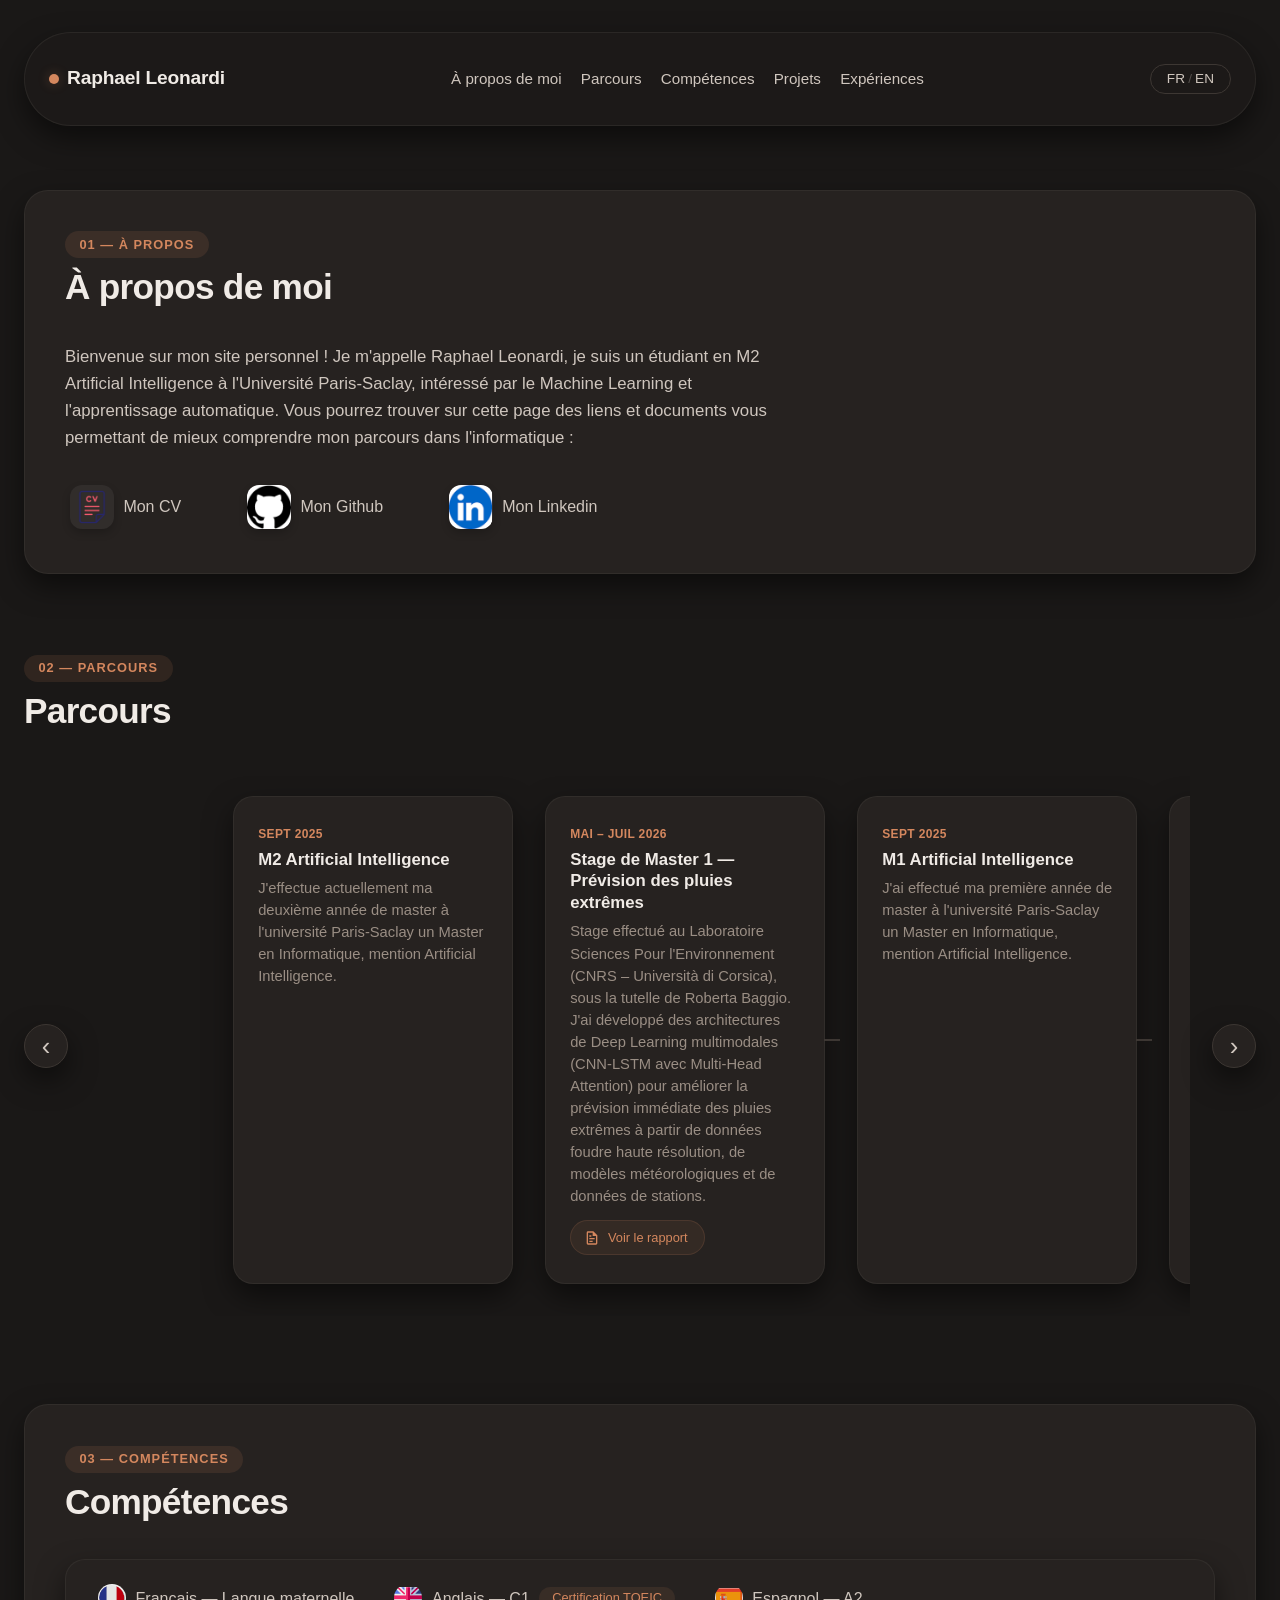
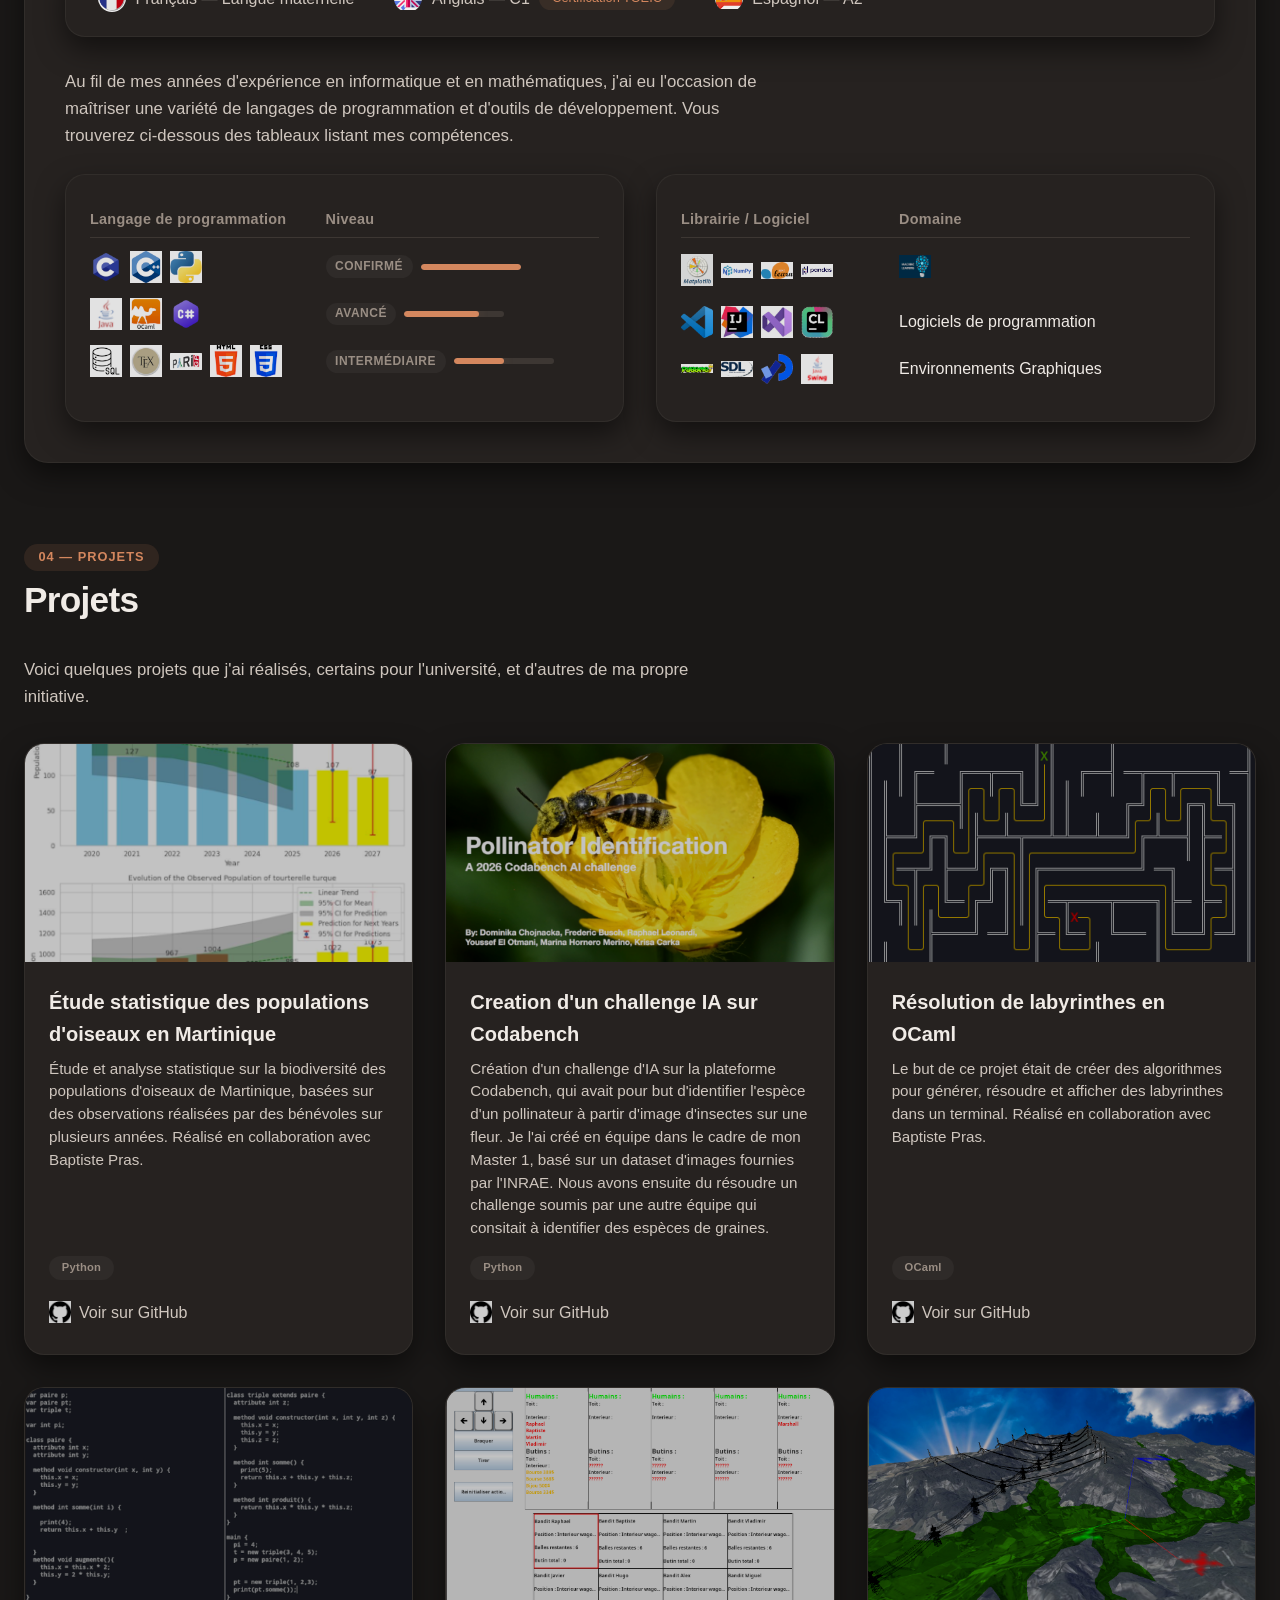
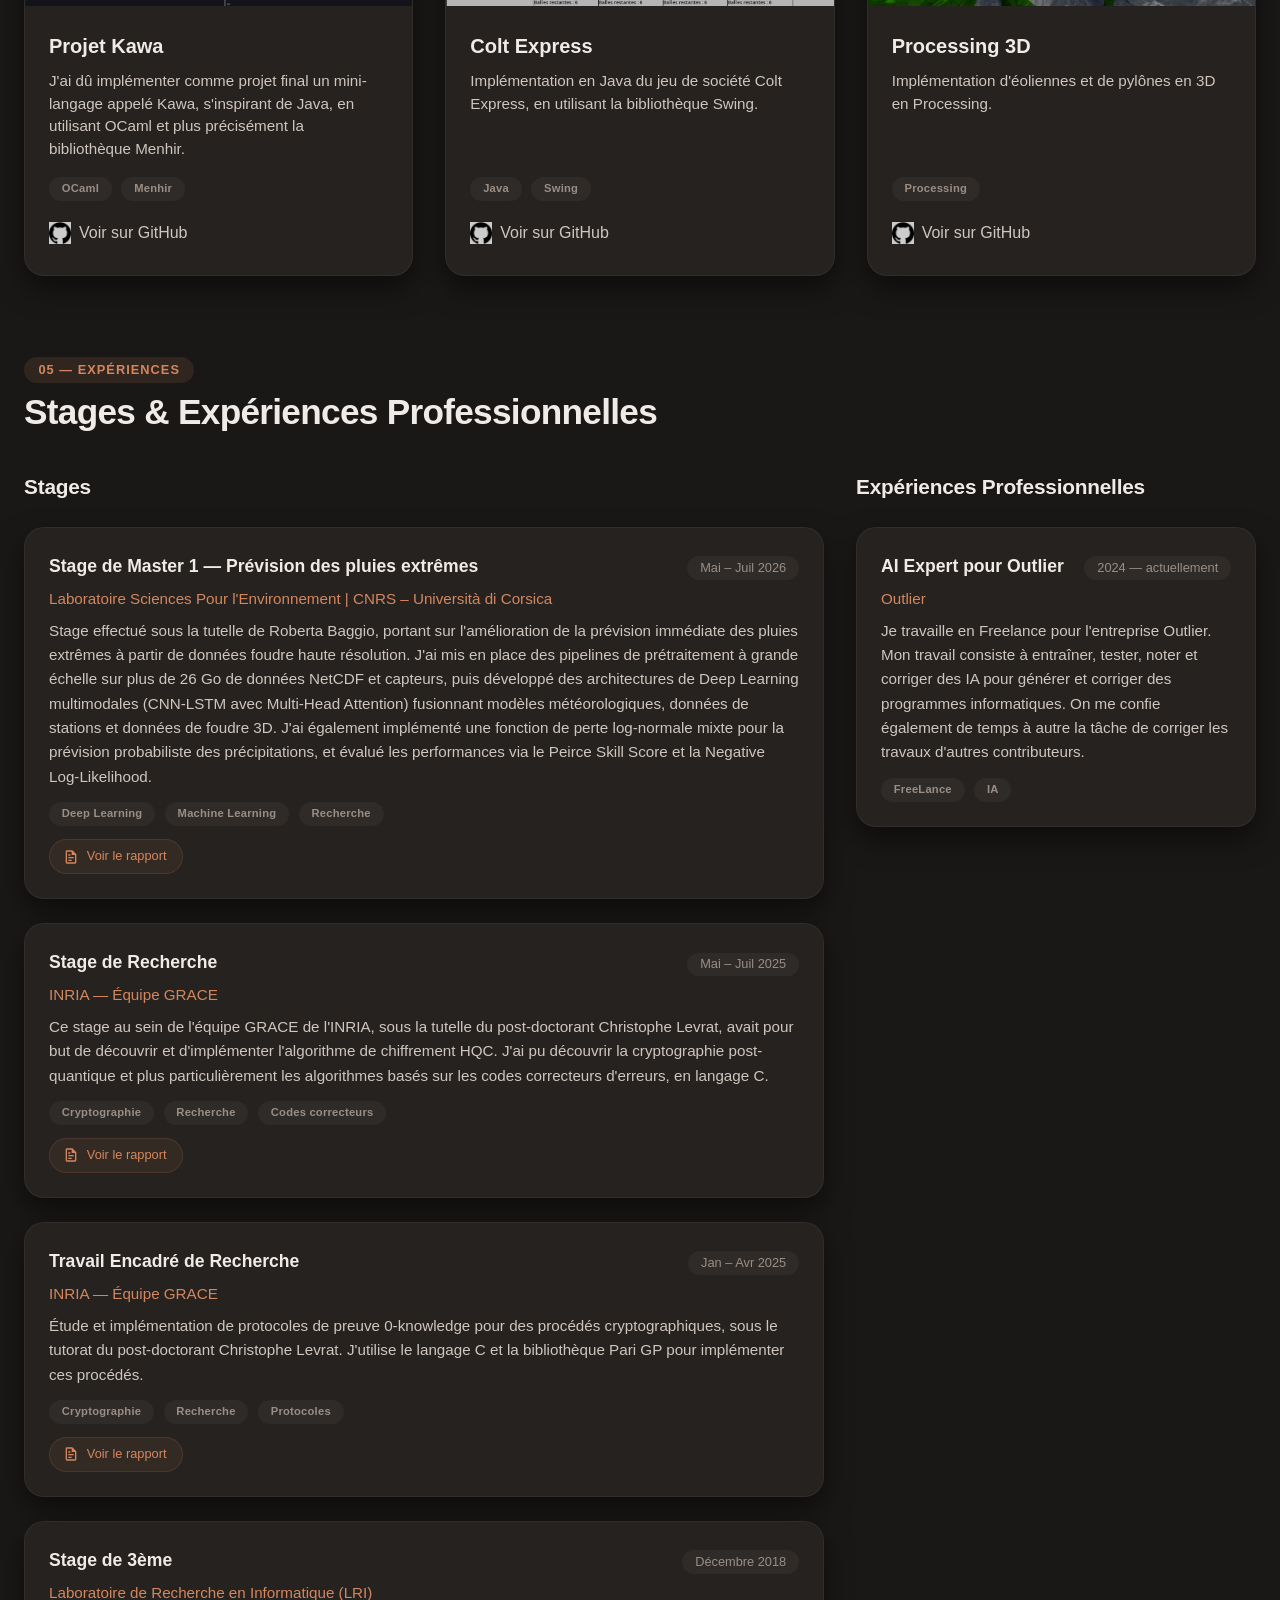
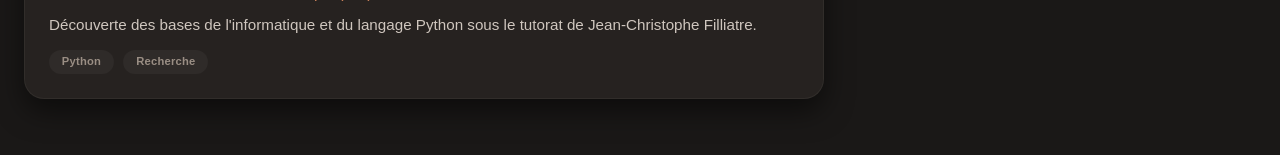
==== commit 154427cb: "Changement M1 a M2 et nouvelle description" ====
--- a/index.html
+++ b/index.html
@@ -3,6 +3,11 @@
 <head>
   <meta charset="UTF-8">
   <meta name="viewport" content="width=device-width, initial-scale=1.0">
+
+  <meta name="description" content="  Bienvenue sur mon site personnel ! Je m'appelle Raphael Leonardi, je suis un étudiant en M2 Artificial Intelligence
+        à l'Université Paris-Saclay, intéressé par le Machine Learning et l'apprentissage automatique.
+        Vous pourrez trouver sur cette page des liens et documents vous permettant de mieux comprendre mon parcours dans l'informatique :">
+  
   <title>Raphael Leonardi</title>
 
   <link rel="stylesheet" href="style.css">
@@ -55,9 +60,9 @@
         <h2 class="styled-title" data-translate>À propos de moi</h2>
       </div>
       <p class="textNoir" data-translate>
-        Bienvenue sur mon site personnel ! Je m'appelle Raphael Leonardi, je suis un étudiant en M1 Artificial Intelligence
-        à l'Université Paris-Saclay, intéressé par le Machine Learning et la Cryptographie.
-        Vous pourrez trouver ici quelques liens vous permettant de mieux comprendre mon parcours dans l'informatique :
+        Bienvenue sur mon site personnel ! Je m'appelle Raphael Leonardi, je suis un étudiant en M2 Artificial Intelligence
+        à l'Université Paris-Saclay, intéressé par le Machine Learning et l'apprentissage automatique.
+        Vous pourrez trouver sur cette page des liens et documents vous permettant de mieux comprendre mon parcours dans l'informatique :
       </p>
       <div class="icon-container">
         <a id="lienCV" target="_blank" href="CVFr.pdf">
@@ -150,7 +155,7 @@
               <time data-translate>Sept 2025</time>
               <strong data-translate>M1 Artificial Intelligence</strong>
               <section>
-                J'effectue actuellement à l'université Paris-Saclay un Master en Informatique, mention Artificial
+                J'ai effectué ma première année de master à l'université Paris-Saclay un Master en Informatique, mention Artificial
                 Intelligence.
               </section>
             </div>
@@ -173,6 +178,16 @@
                 </svg>
                 <span data-translate>Voir le rapport</span>
               </a>
+            </div>
+          </li>
+          <li>
+            <div>
+              <time data-translate>Sept 2025</time>
+              <strong data-translate>M2 Artificial Intelligence</strong>
+              <section>
+                J'effectue actuellement ma deuxième année de master à l'université Paris-Saclay un Master en Informatique, mention Artificial
+                Intelligence.
+              </section>
             </div>
           </li>
            
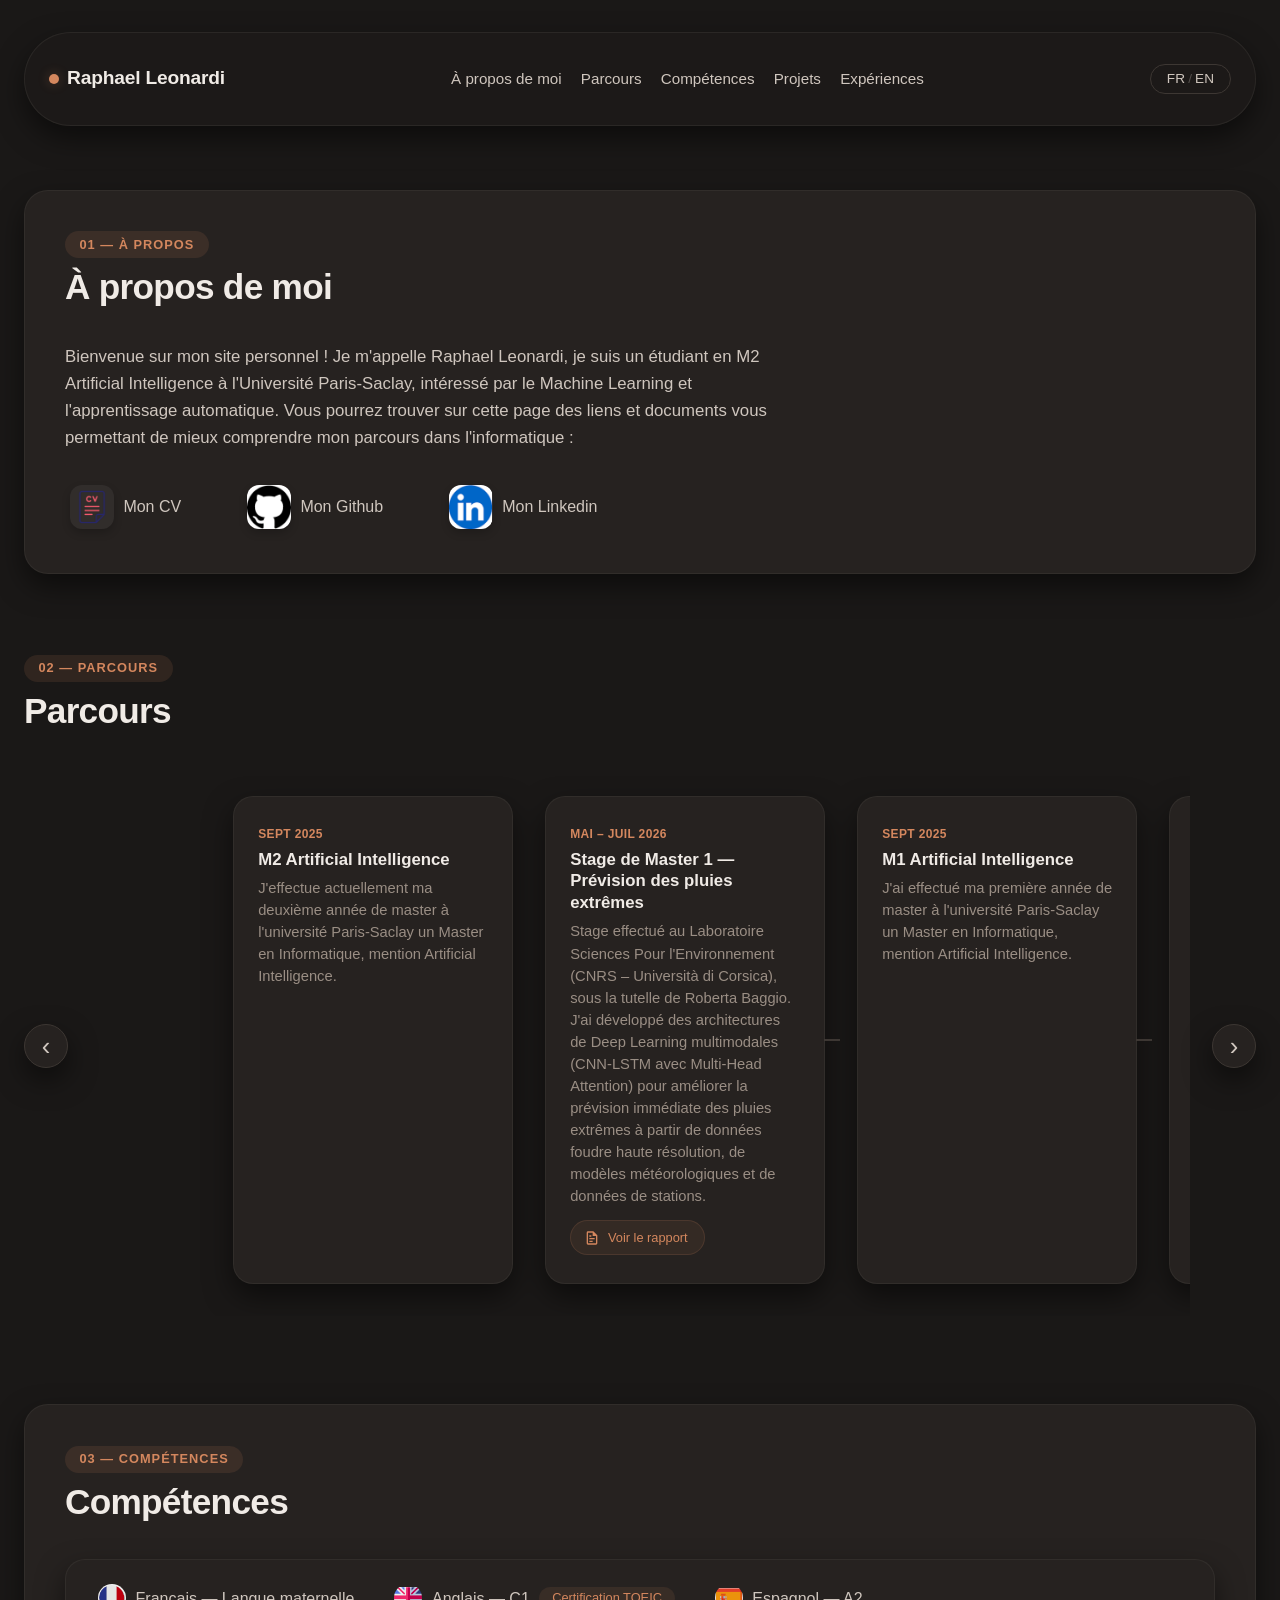
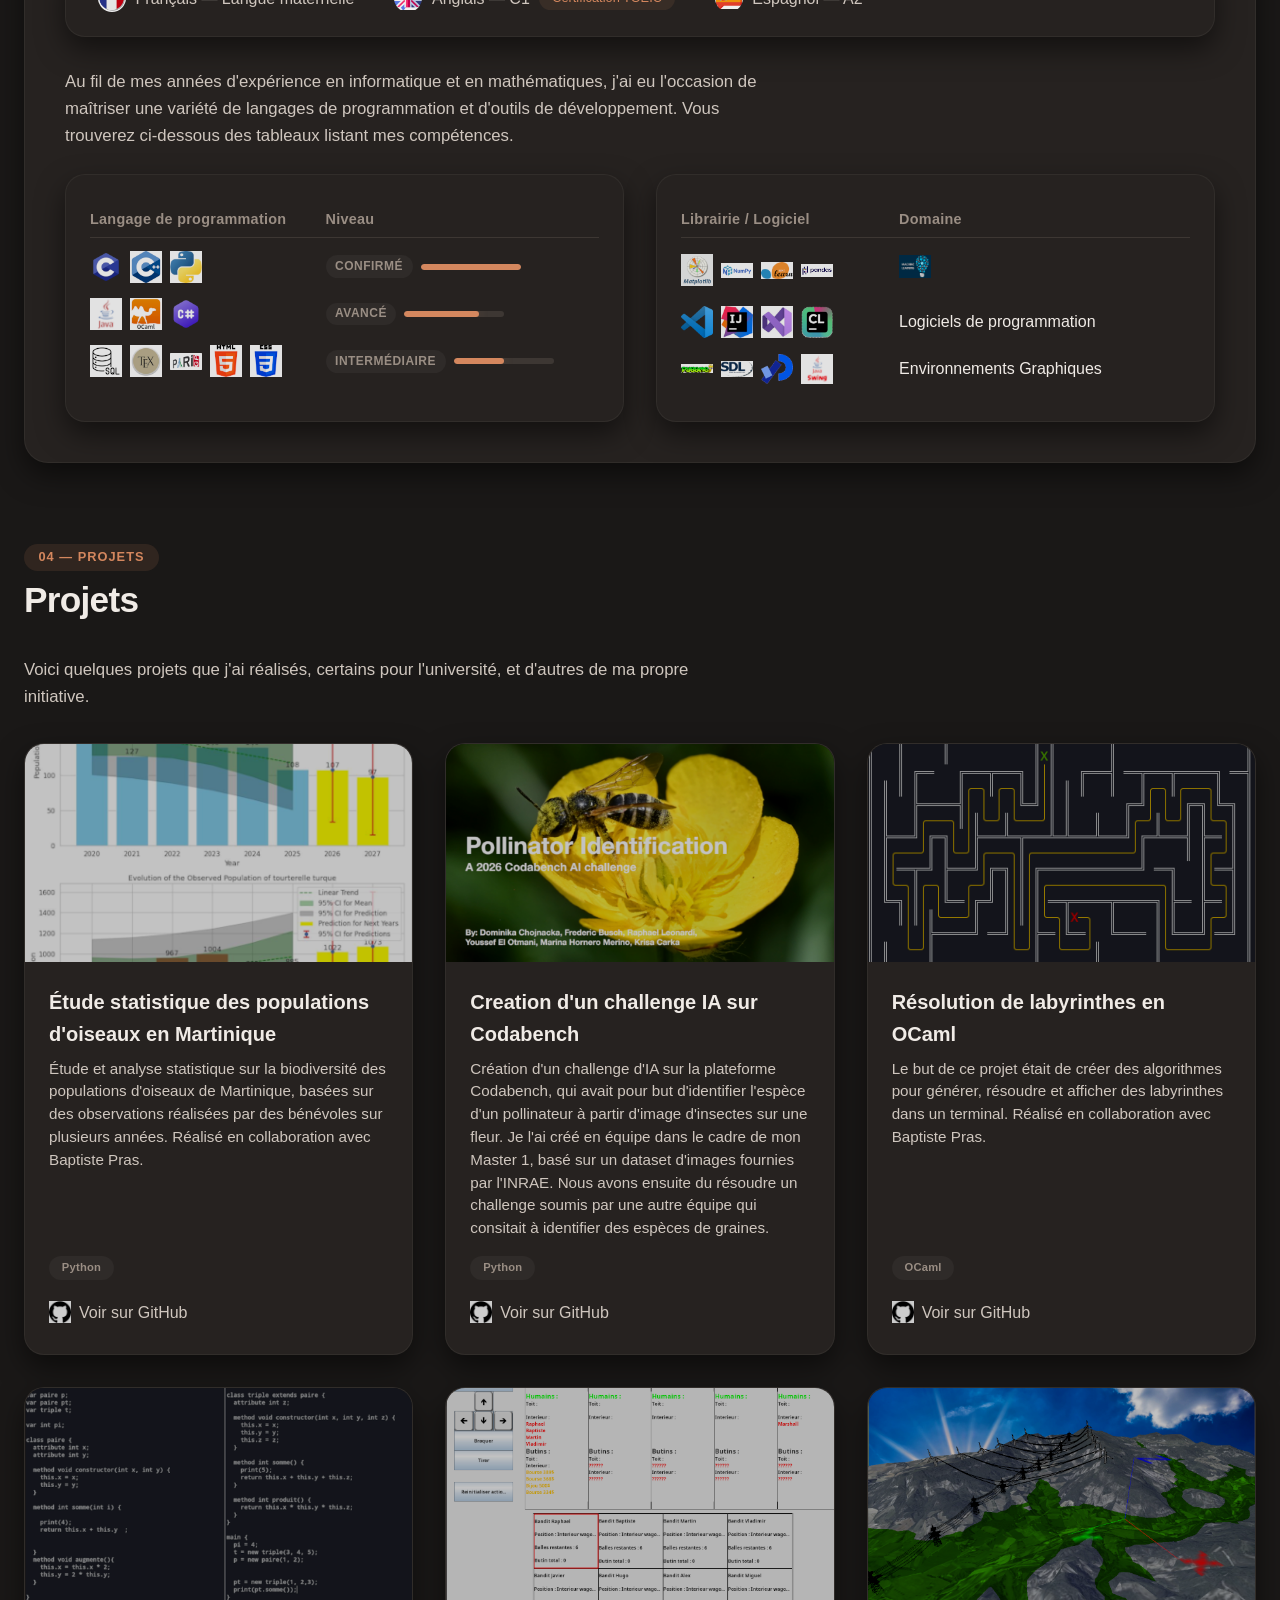
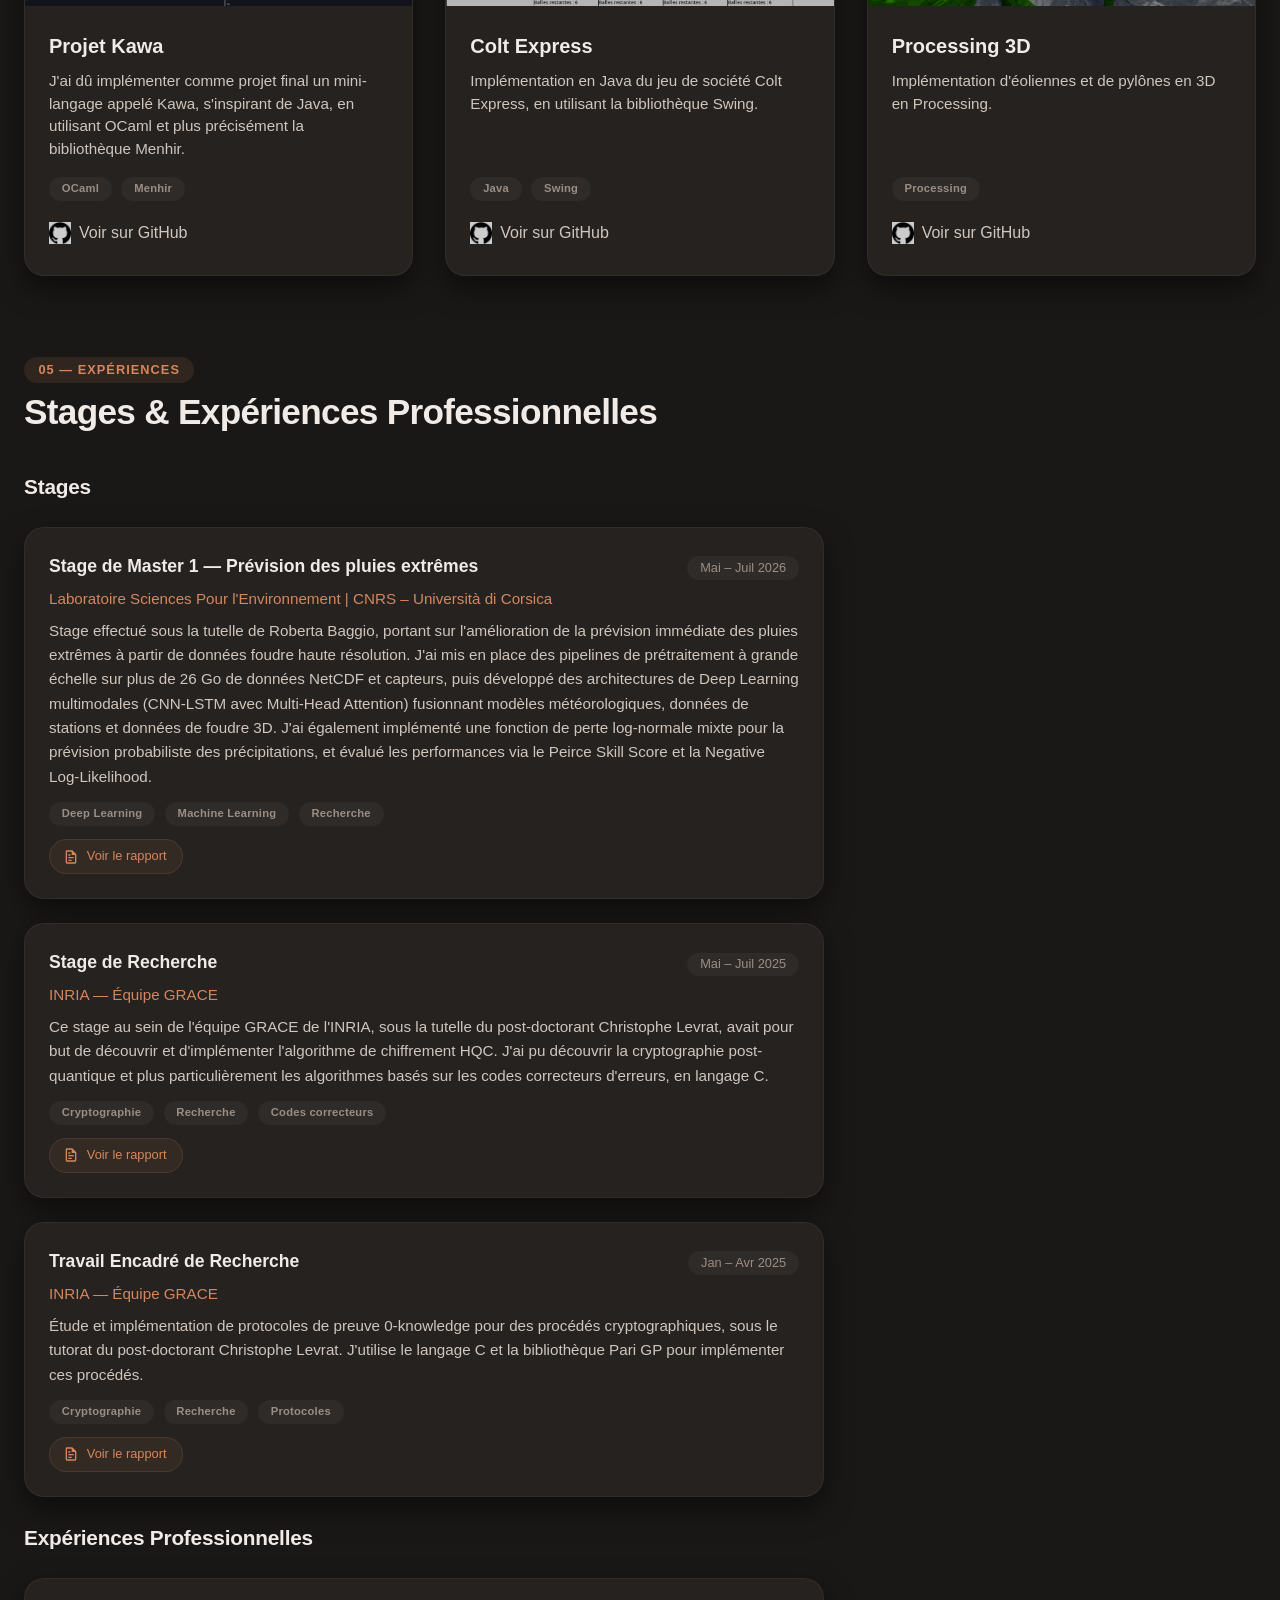
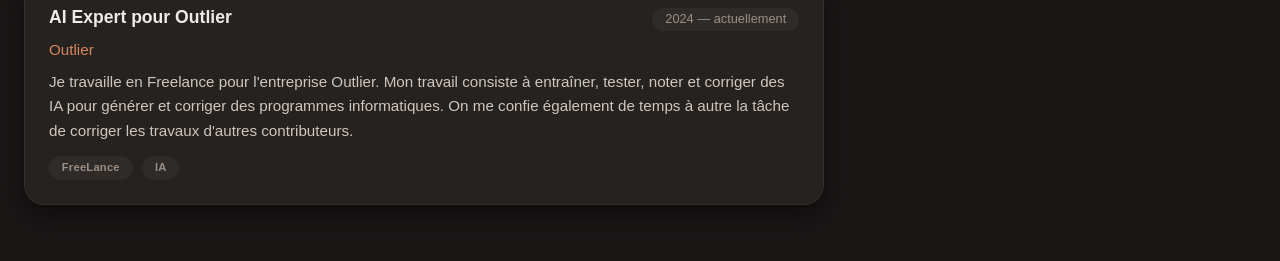
==== commit 1d251fb2: "Suppressions stage 3eme" ====
--- a/index.html
+++ b/index.html
@@ -4,6 +4,7 @@
   <meta charset="UTF-8">
   <meta name="viewport" content="width=device-width, initial-scale=1.0">
 
+  <meta name="google-site-verification" content="FFMbCIXzwv5Brf9Rfv-07RoMrRSbkkBtIePwQLSt1wo" />
   <meta name="description" content="  Bienvenue sur mon site personnel ! Je m'appelle Raphael Leonardi, je suis un étudiant en M2 Artificial Intelligence
         à l'Université Paris-Saclay, intéressé par le Machine Learning et l'apprentissage automatique.
         Vous pourrez trouver sur cette page des liens et documents vous permettant de mieux comprendre mon parcours dans l'informatique :">
@@ -601,23 +602,7 @@
             </div>
           </div>
 
-          <div class="experience-card">
-            <div class="experience-header">
-              <h3 data-translate>Stage de 3ème</h3>
-              <span class="experience-date" data-translate>Décembre 2018</span>
-            </div>
-            <div class="experience-details">
-              <p class="experience-company" data-translate>Laboratoire de Recherche en Informatique (LRI)</p>
-              <p class="experience-description" data-translate>
-                Découverte des bases de l'informatique et du langage Python sous le tutorat de Jean-Christophe Filliatre.
-              </p>
-              <div class="experience-skills">
-                <span class="skill-tag" data-translate>Python</span>
-                <span class="skill-tag" data-translate>Recherche</span>
-              </div>
-            </div>
-          </div>
-        </div>
+          
 
         <div class="experiences-column pro">
           <h2 data-translate>Expériences Professionnelles</h2>
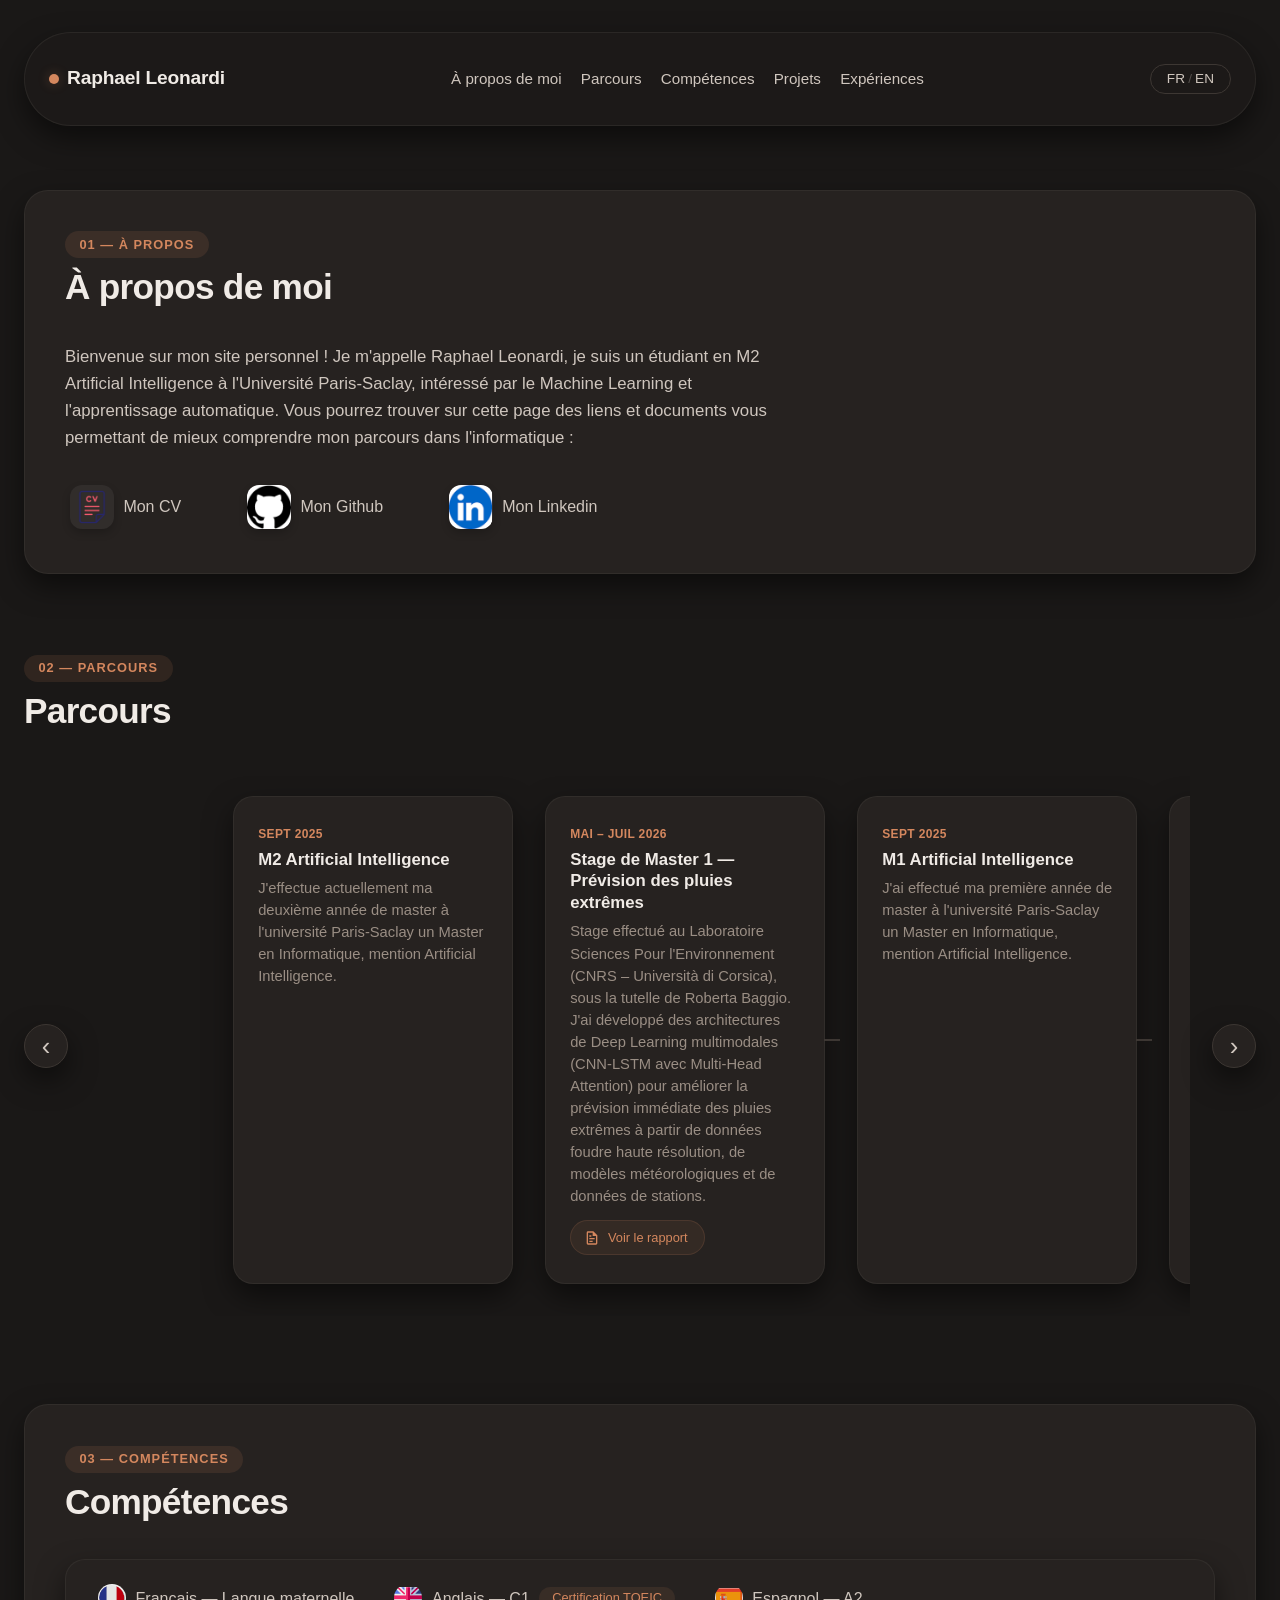
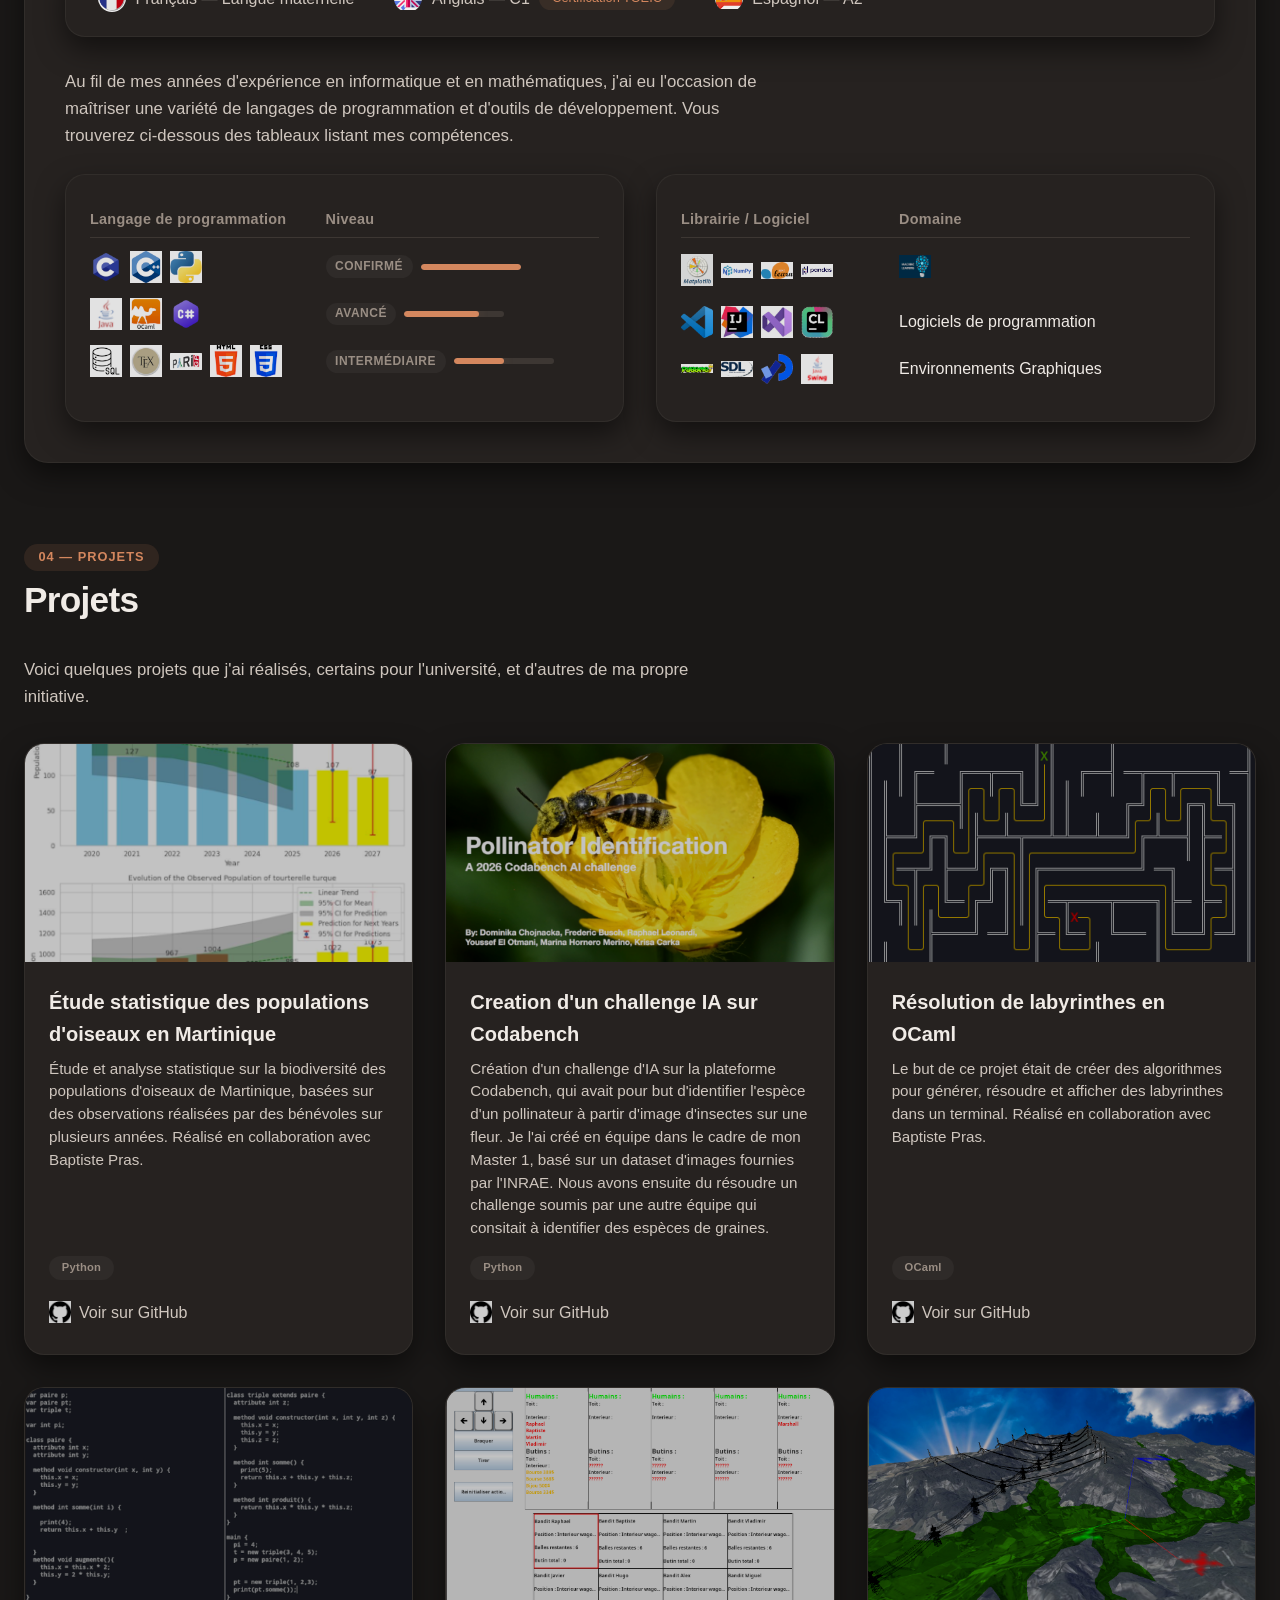
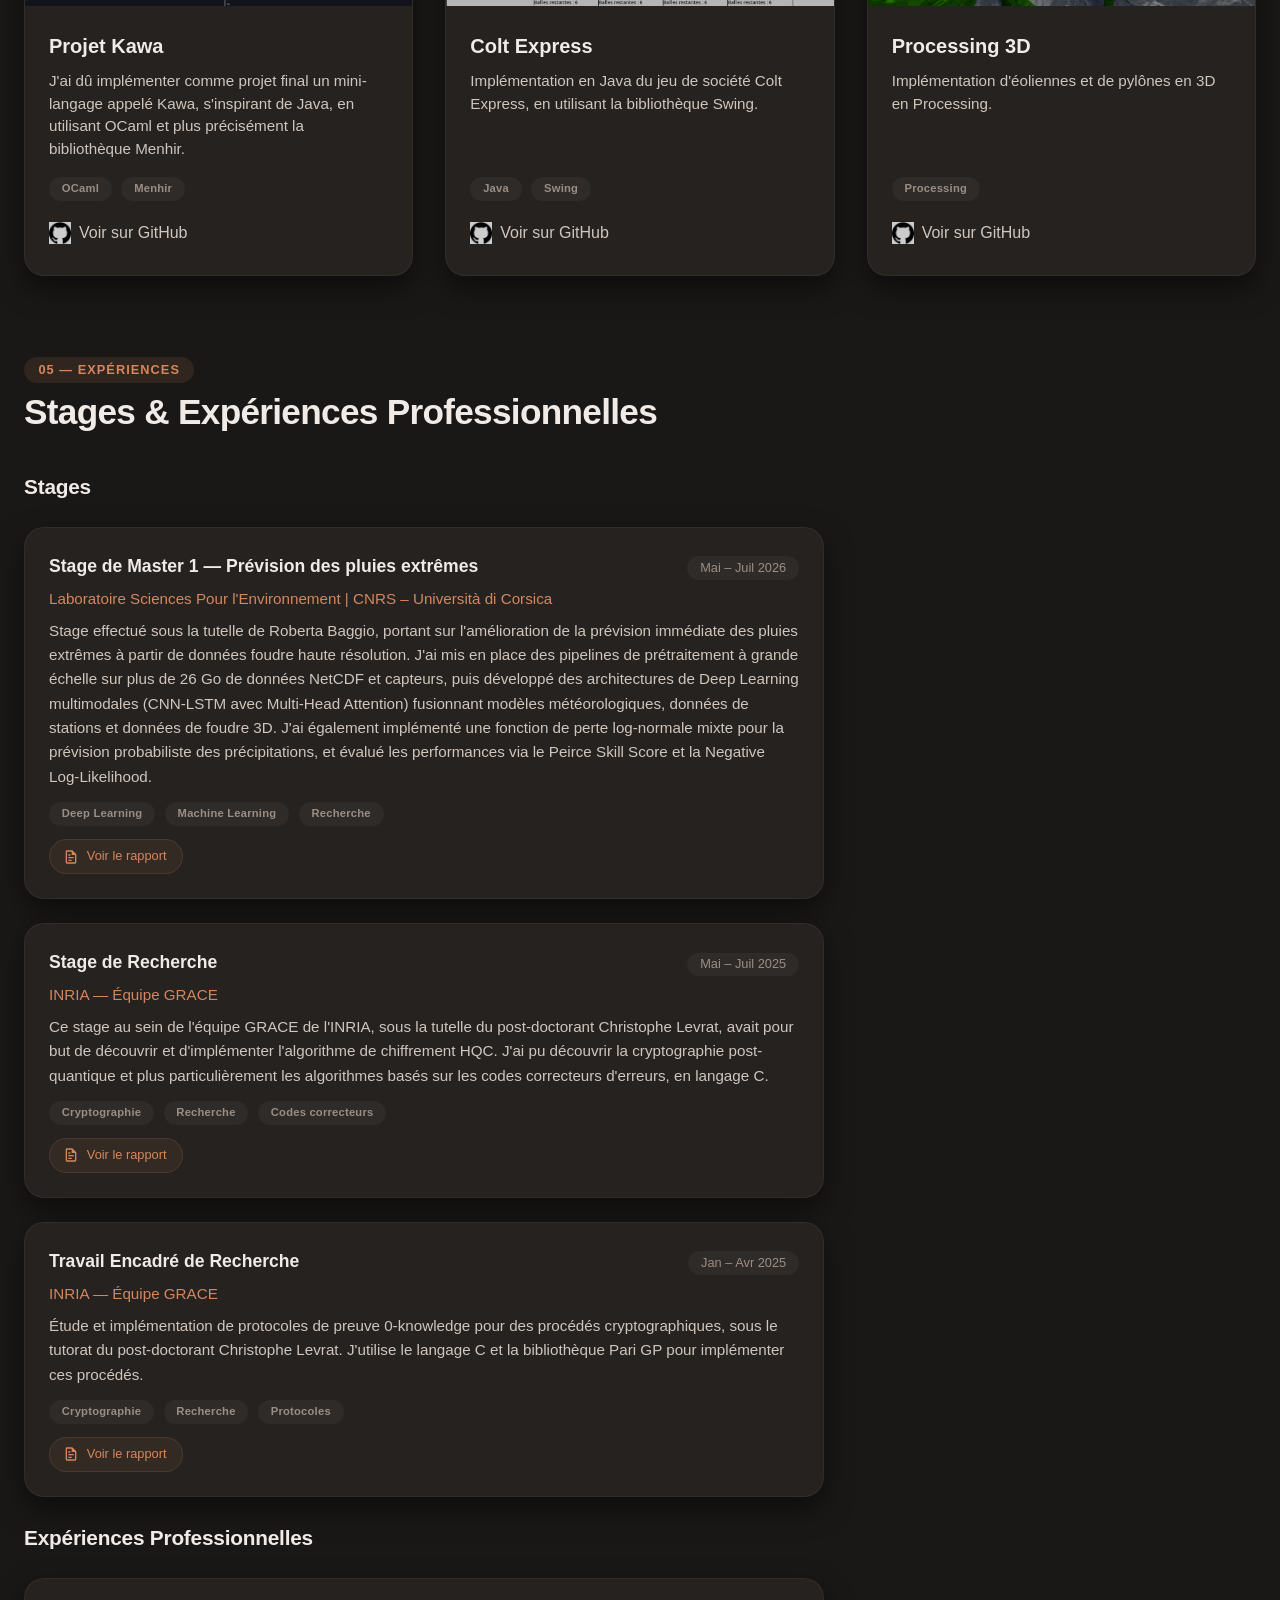
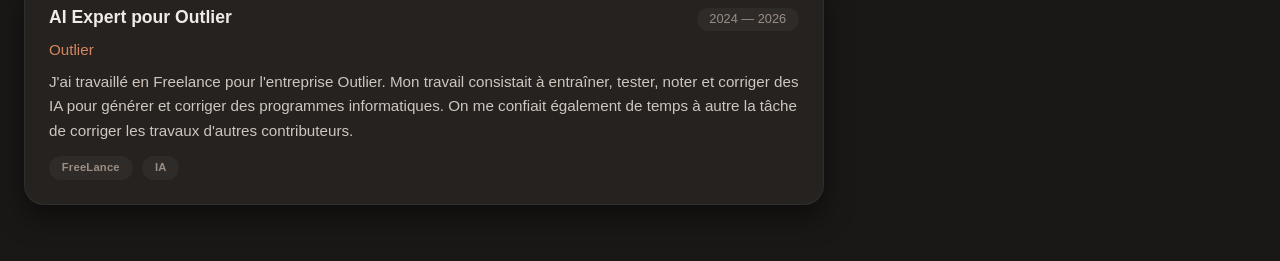
==== commit 15b80dea: "CHang" ====
--- a/index.html
+++ b/index.html
@@ -610,14 +610,14 @@
           <div class="experience-card">
             <div class="experience-header">
               <h3 data-translate>AI Expert pour Outlier</h3>
-              <span class="experience-date" data-translate>2024 — actuellement</span>
+              <span class="experience-date" data-translate>2024 — 2026</span>
             </div>
             <div class="experience-details">
               <p class="experience-company" data-translate>Outlier</p>
               <p class="experience-description" data-translate>
-                Je travaille en Freelance pour l'entreprise Outlier. Mon travail consiste à entraîner, tester, noter
+                J'ai travaillé en Freelance pour l'entreprise Outlier. Mon travail consistait à entraîner, tester, noter
                 et corriger des IA pour générer et corriger des programmes informatiques.
-                On me confie également de temps à autre la tâche de corriger les travaux d'autres contributeurs.
+                On me confiait également de temps à autre la tâche de corriger les travaux d'autres contributeurs.
               </p>
               <div class="experience-skills">
                 <span class="skill-tag" data-translate>FreeLance</span>
